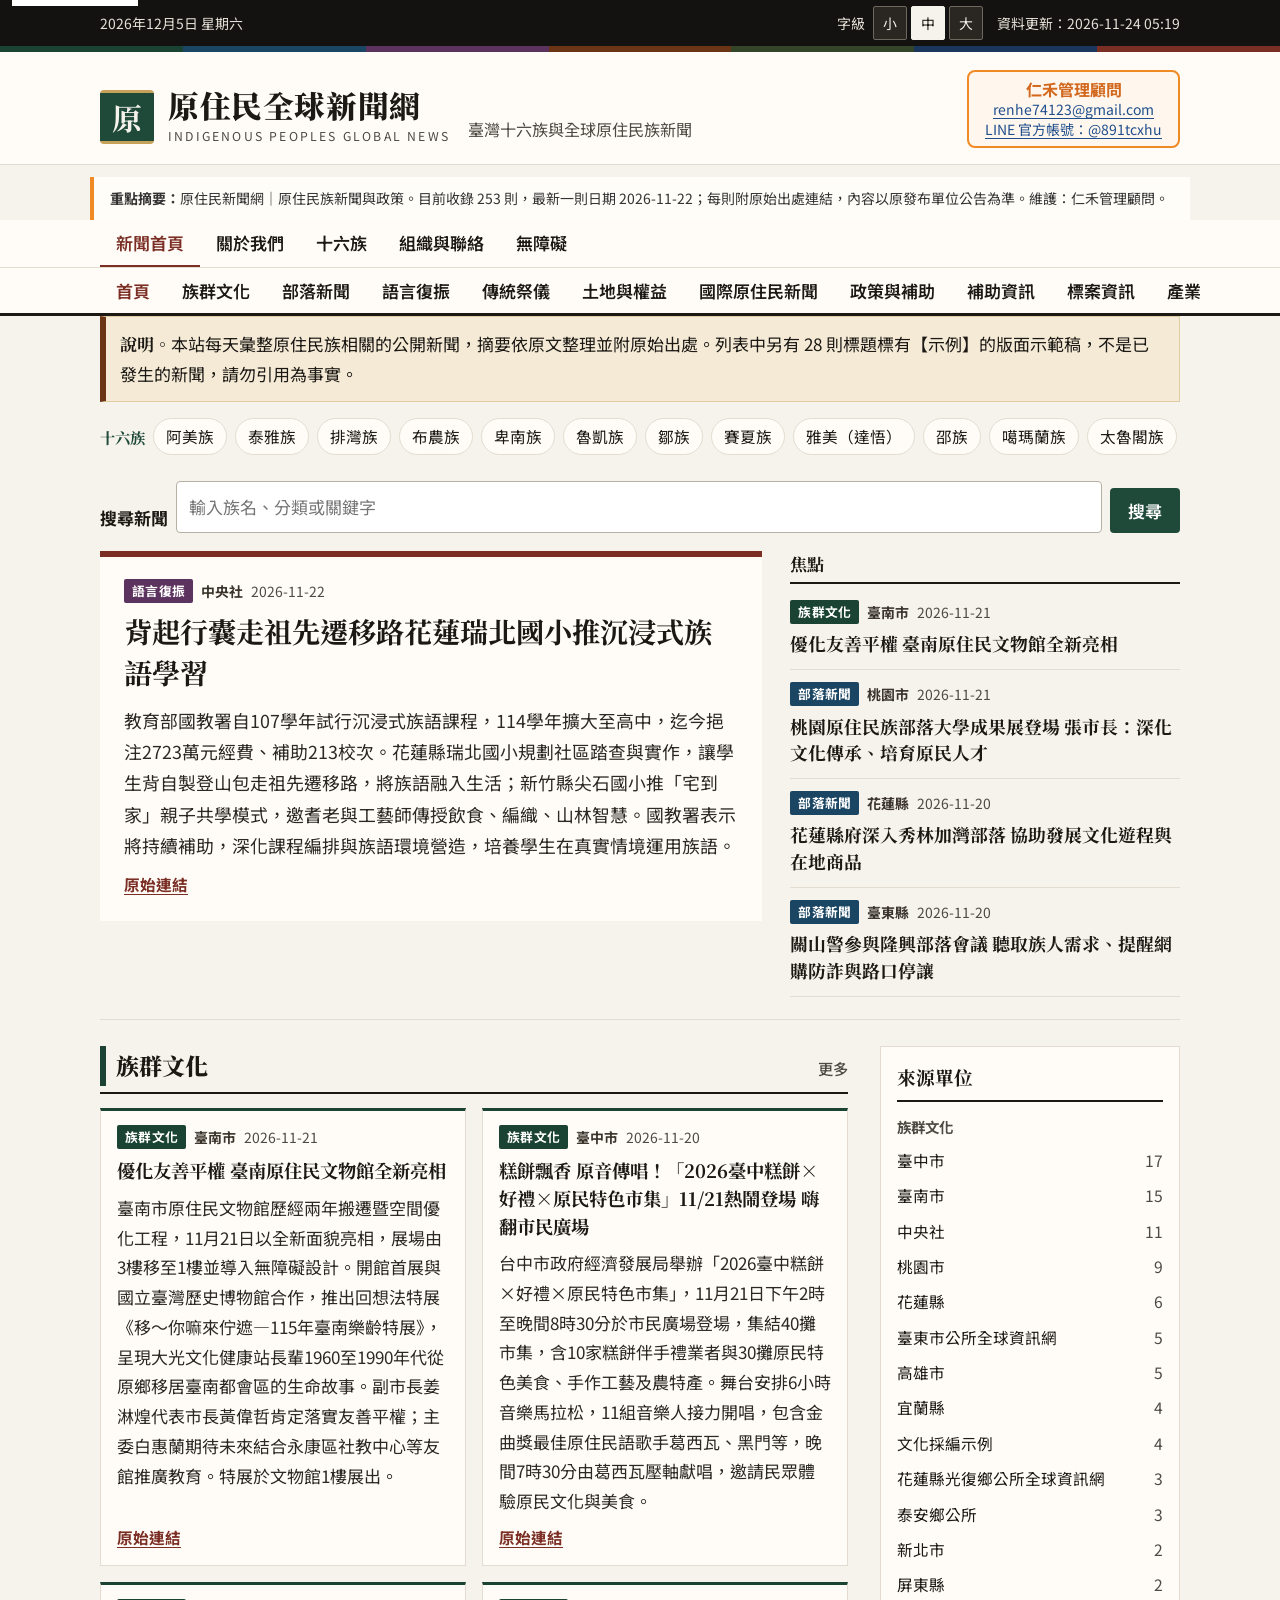
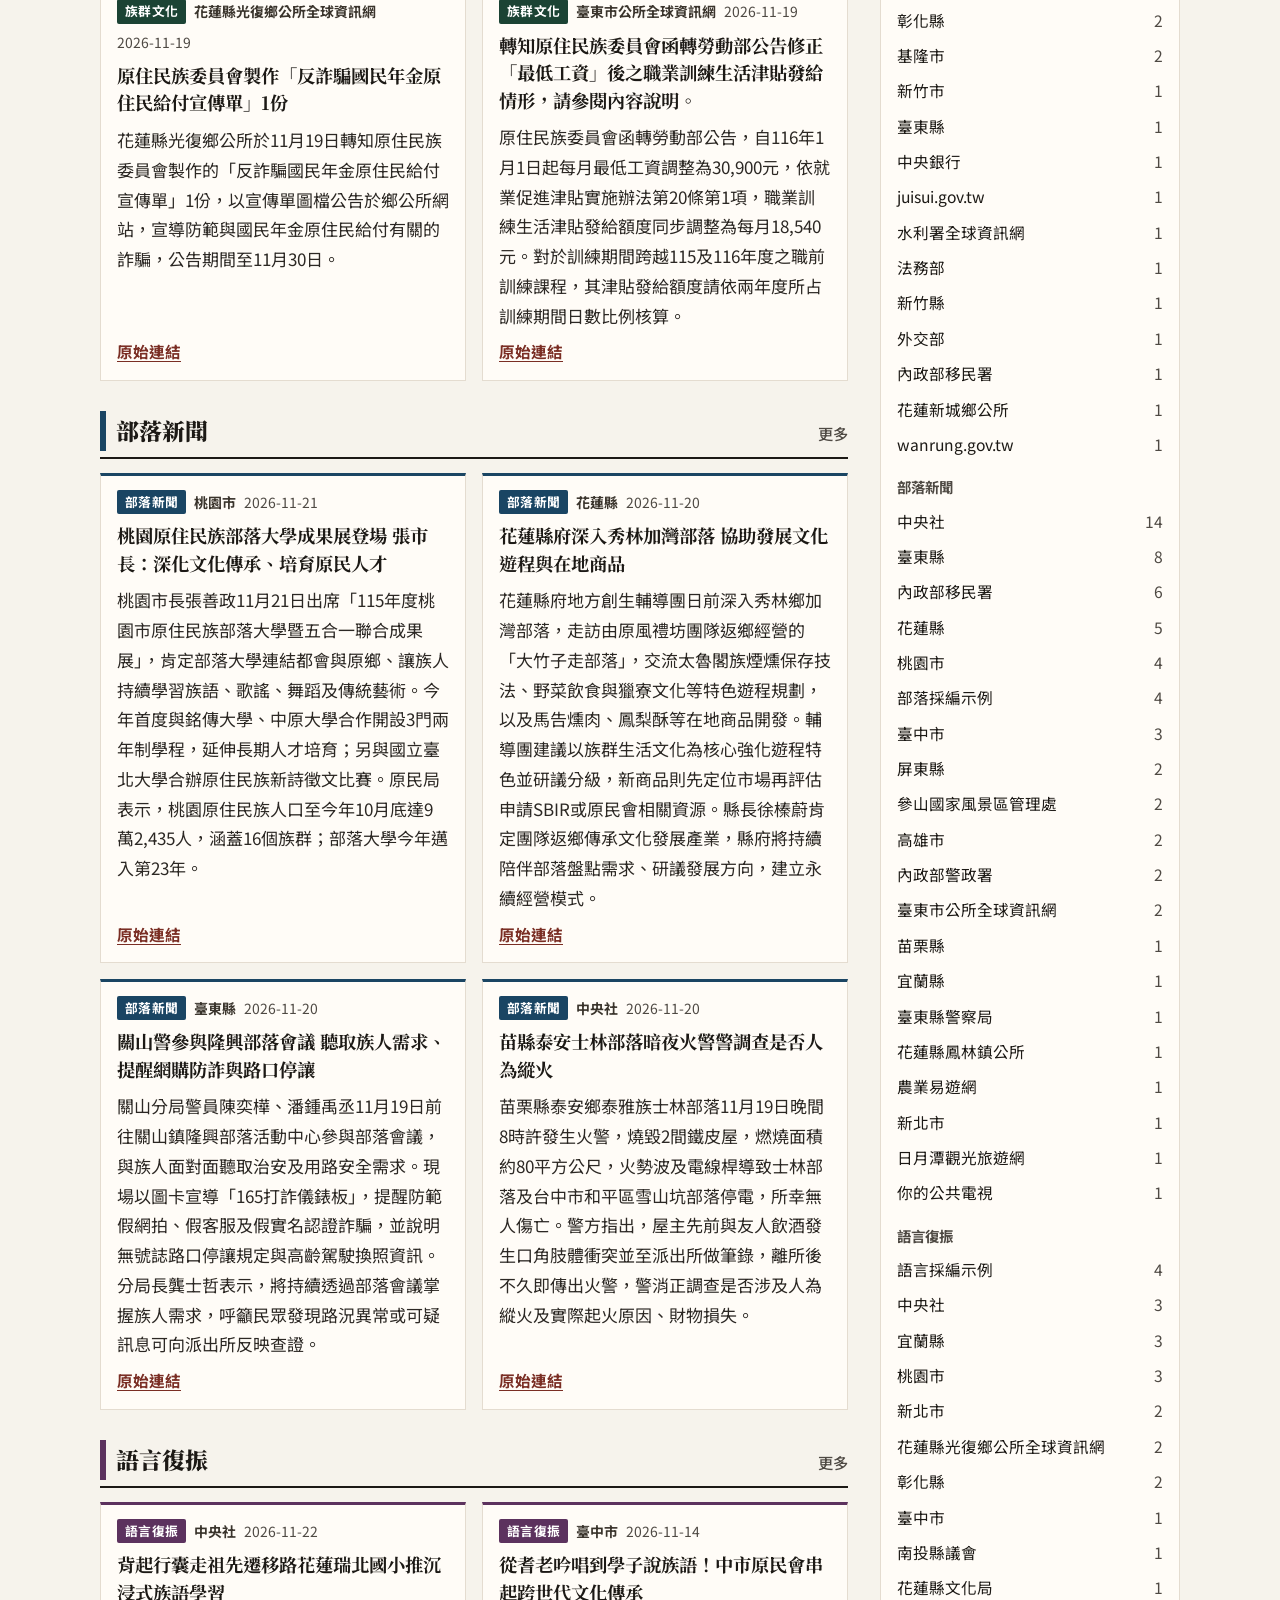
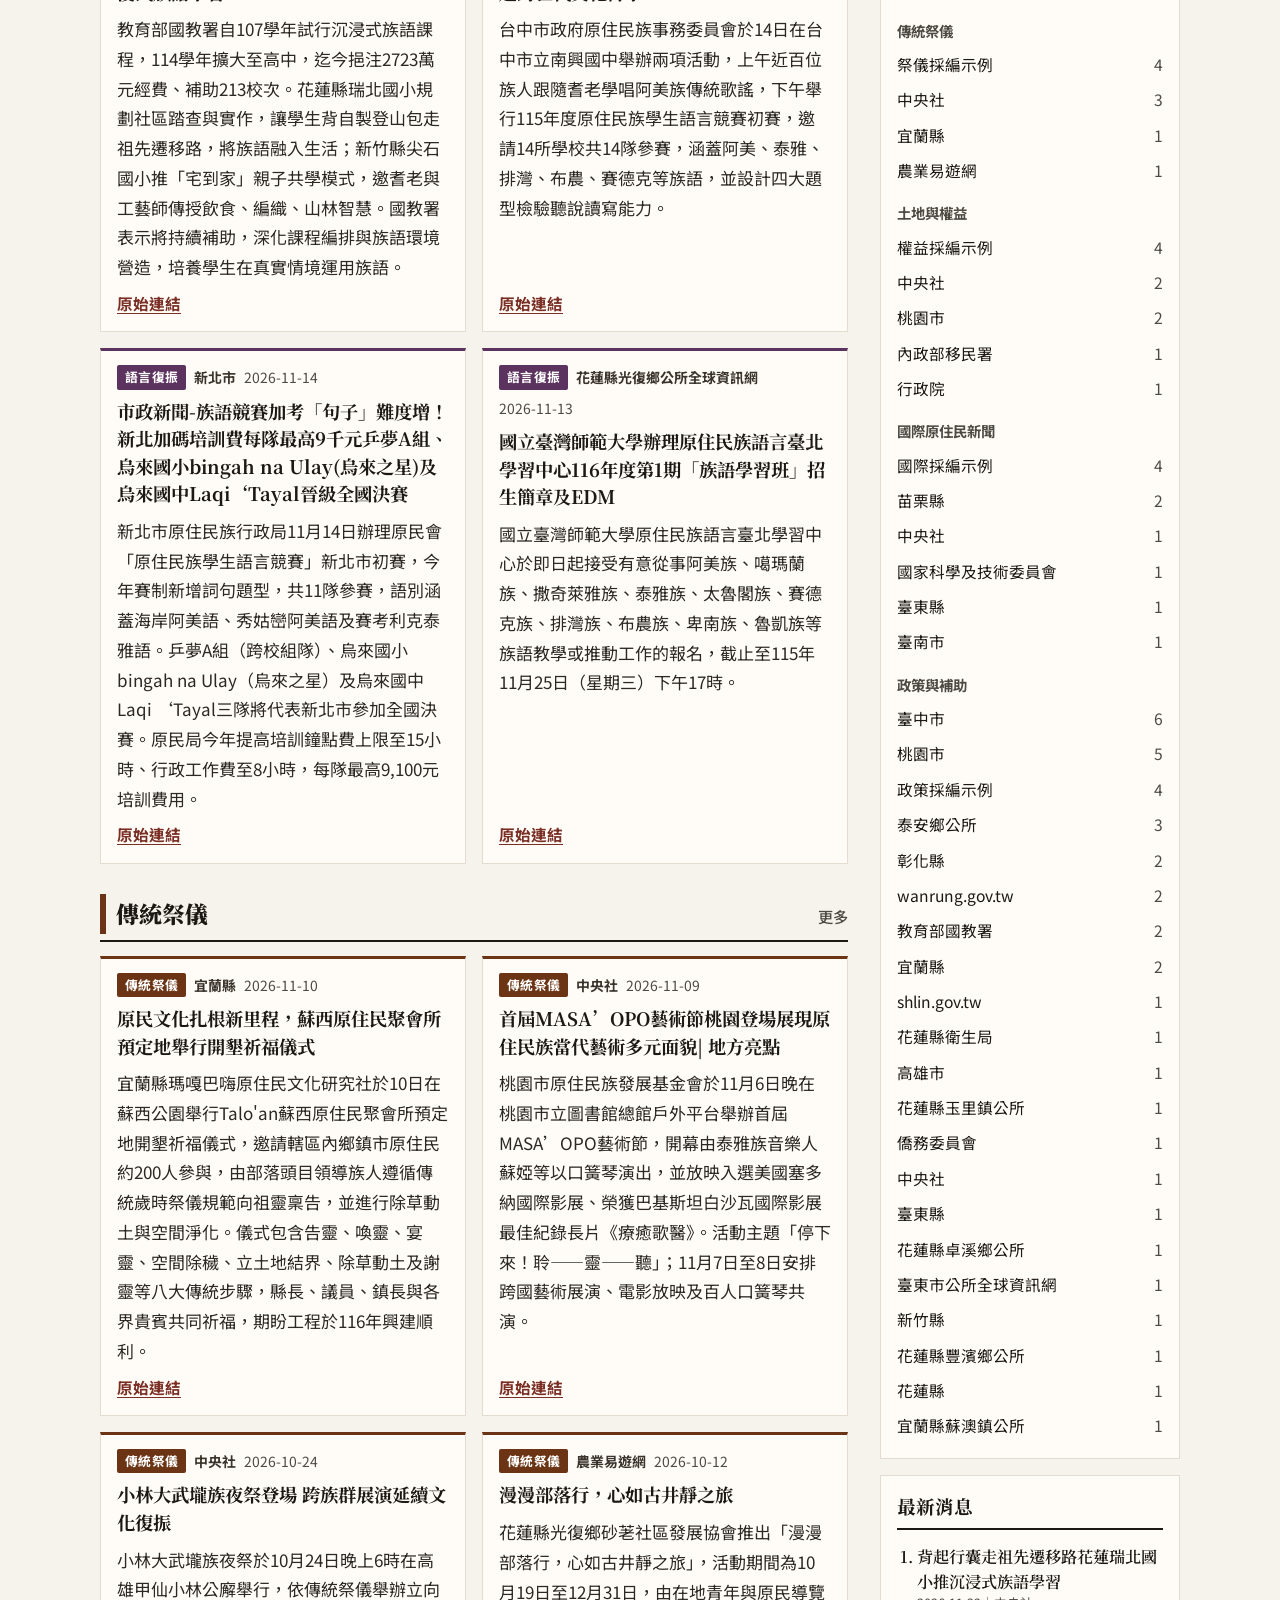
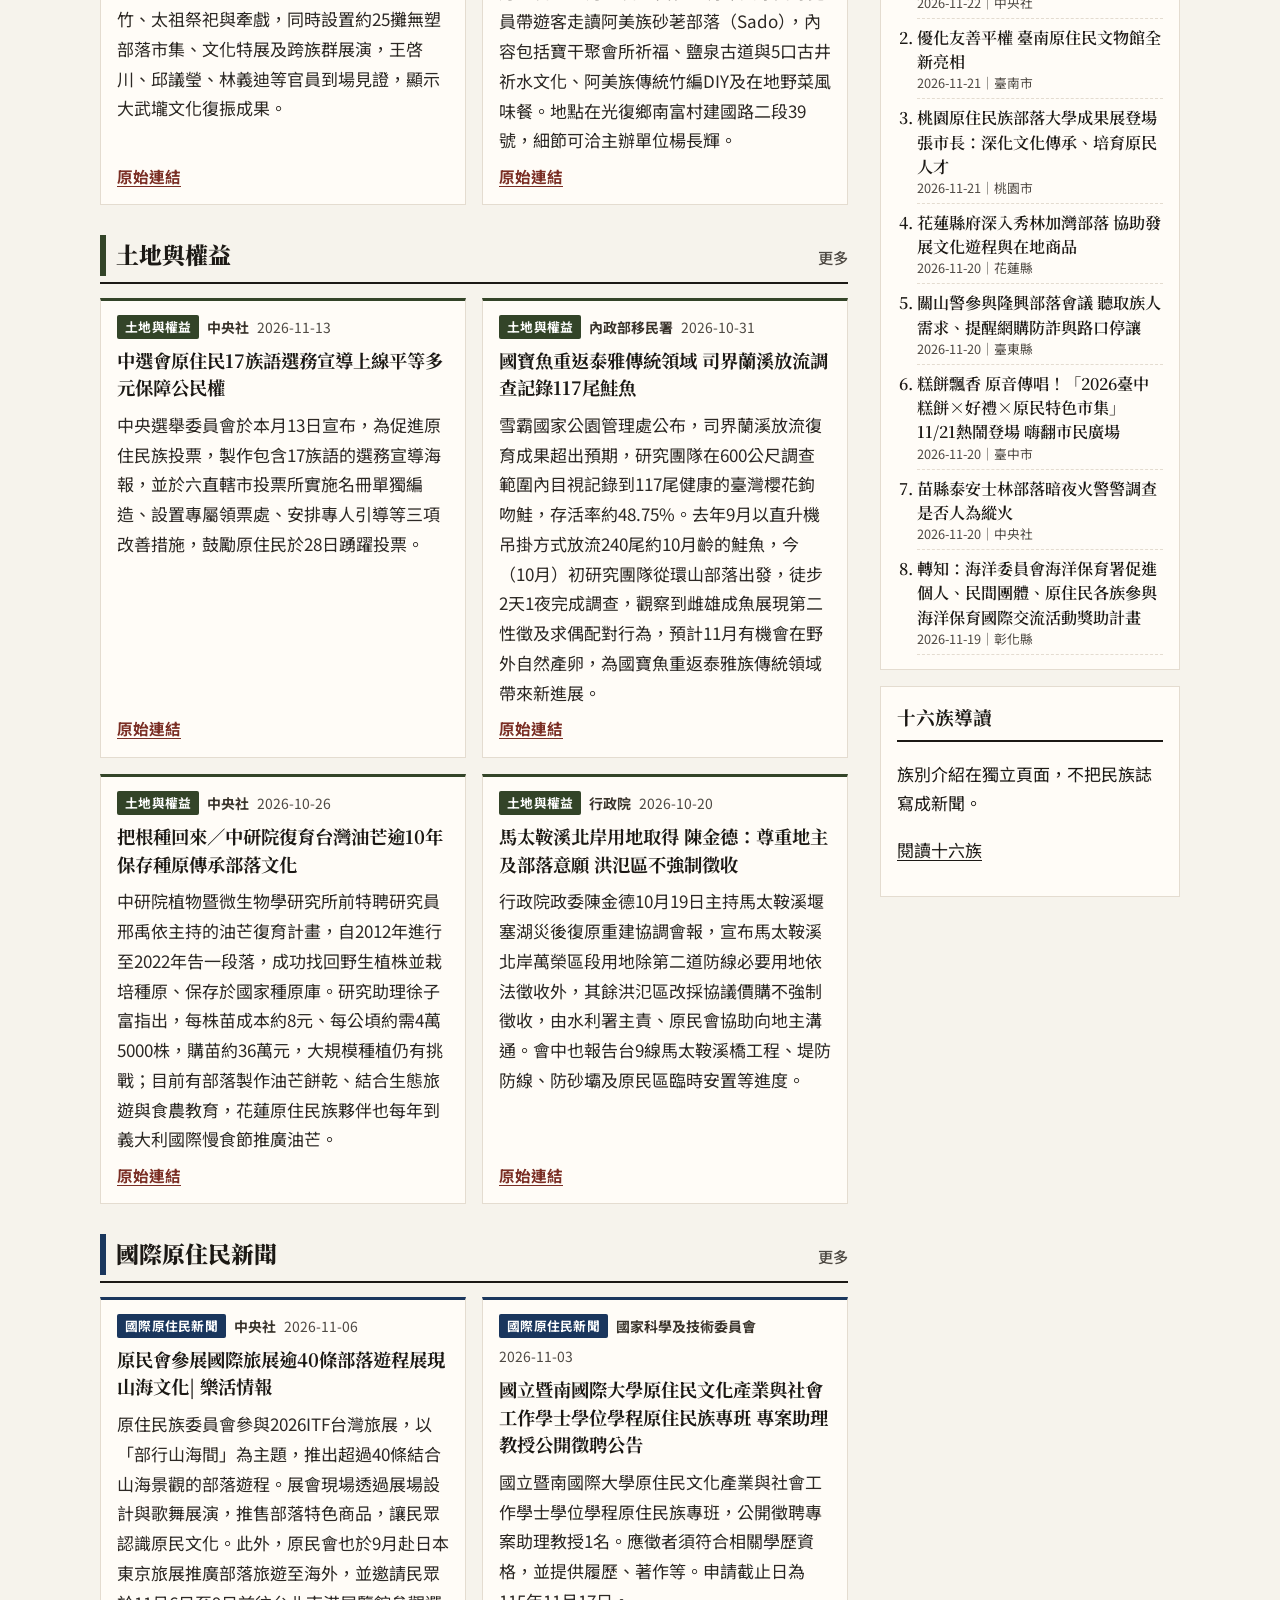
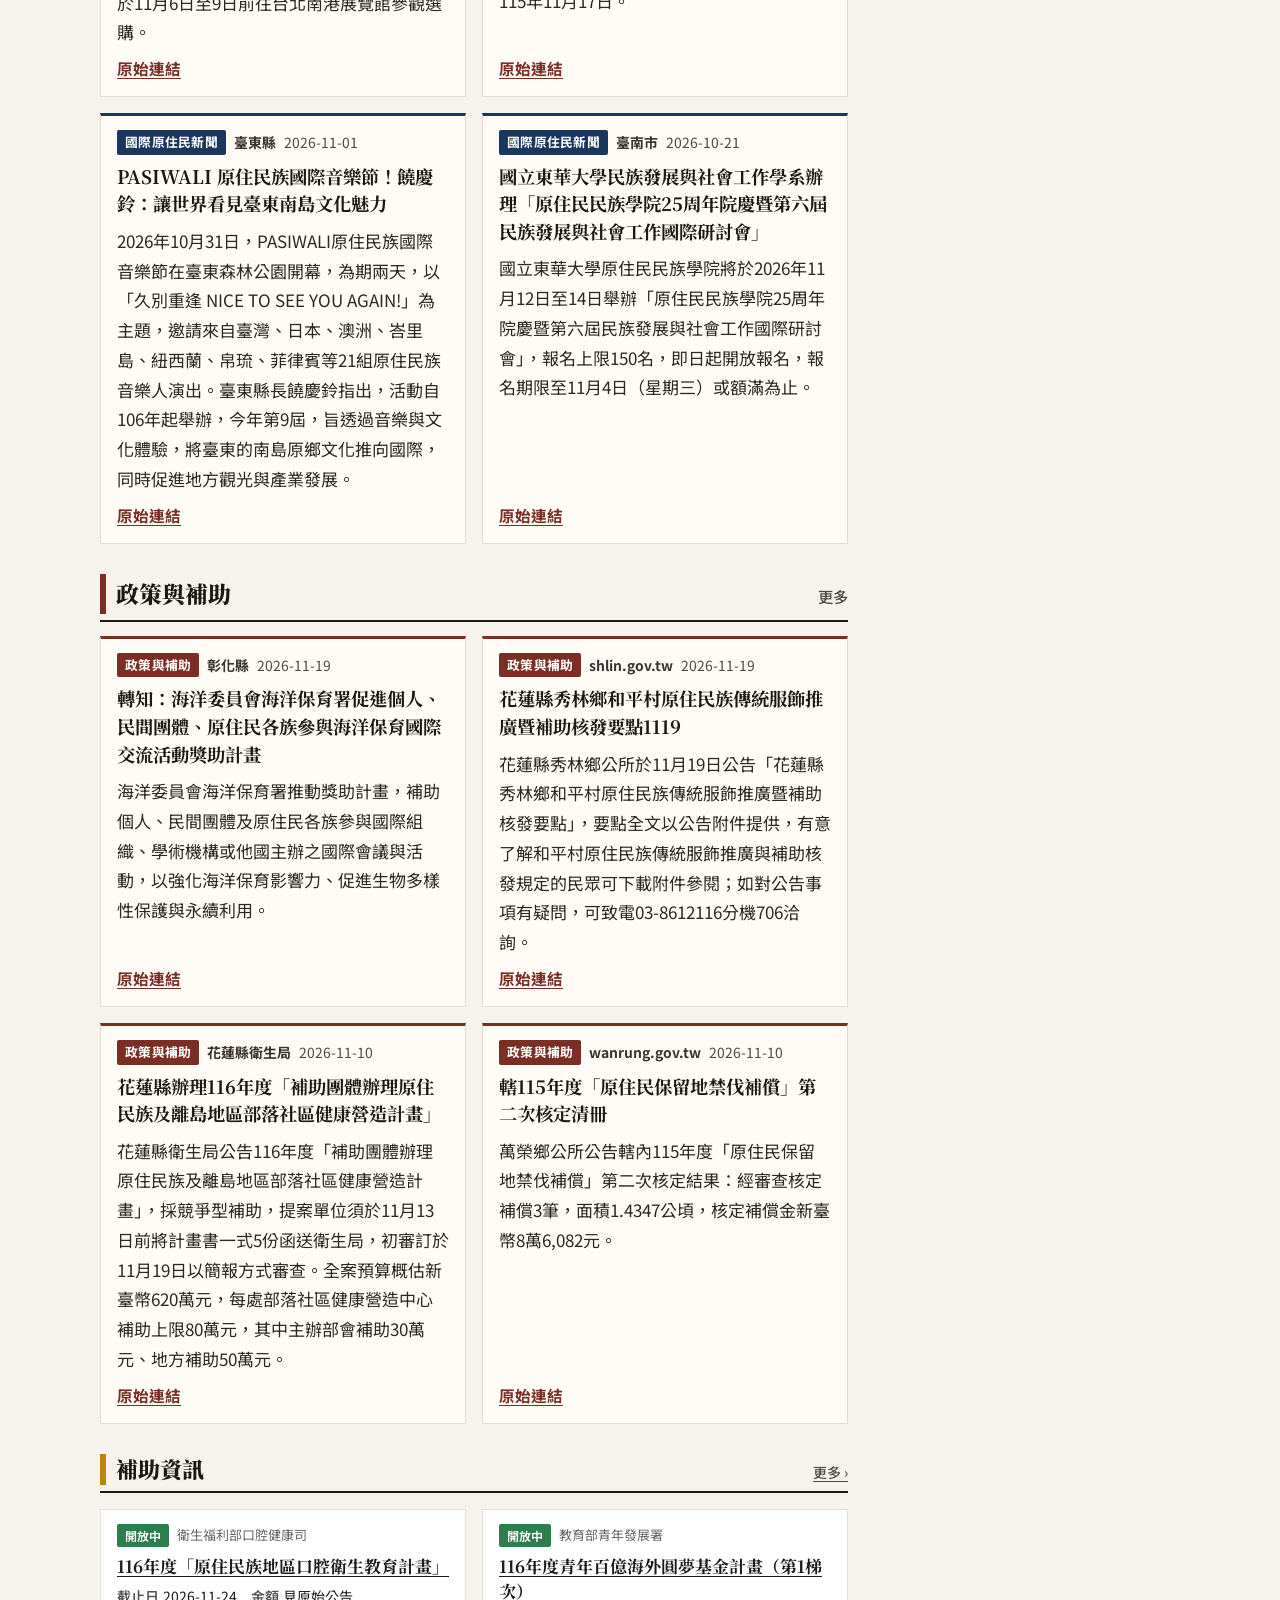
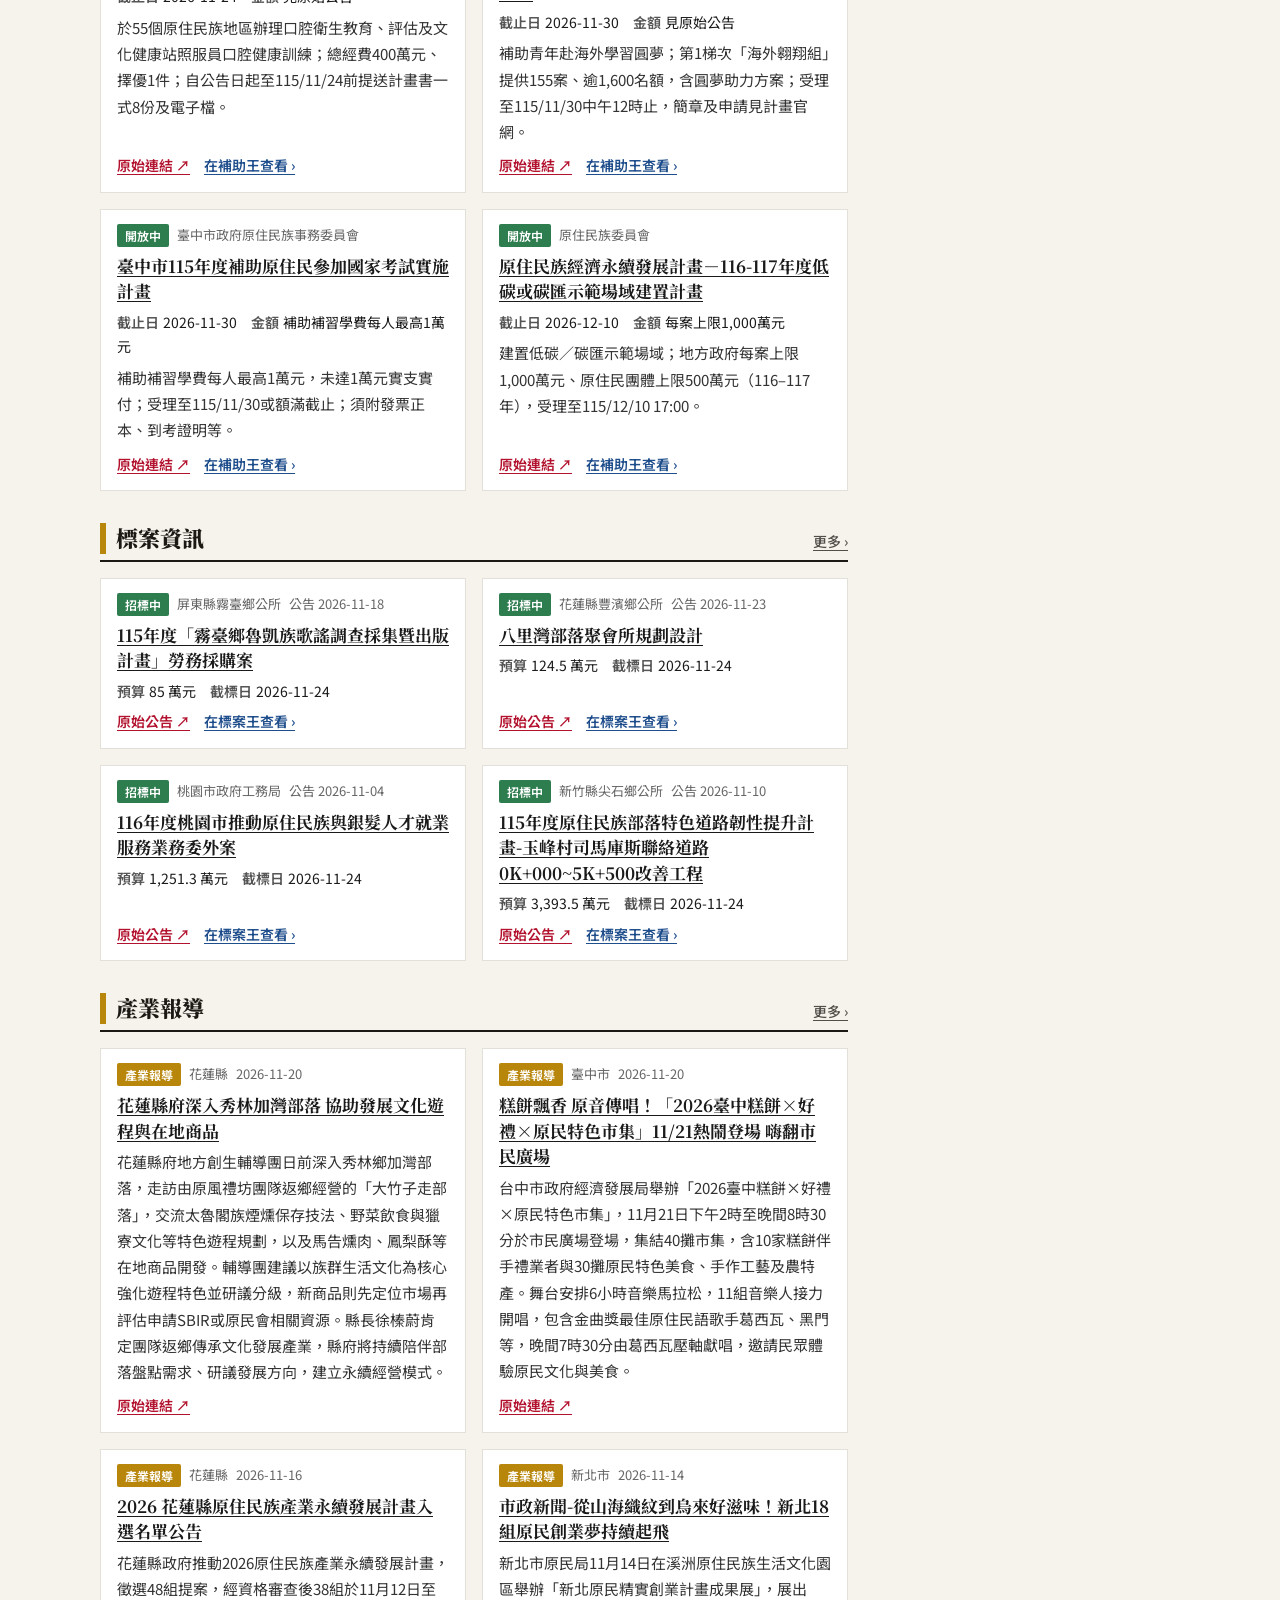
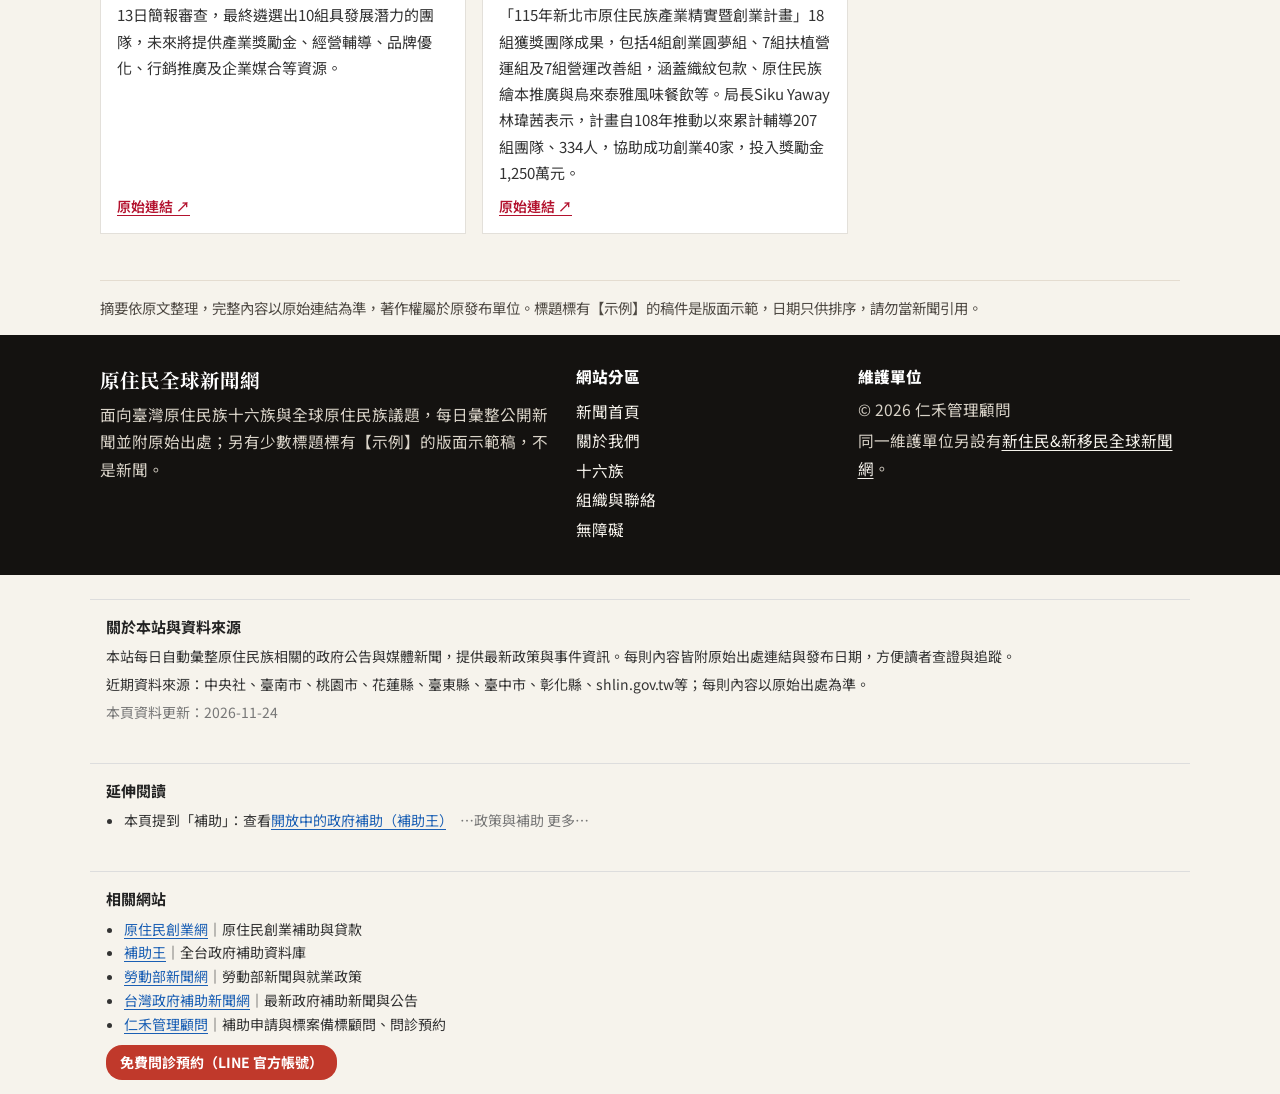
==== index.html @ 2be0f3d6 "新聞更新 2026-11-24 05:20" ====
<!DOCTYPE html>
<html lang="zh-Hant-TW">
<head>
<meta charset="utf-8">
<!-- Google tag (gtag.js) -->
<script async src="https://www.googletagmanager.com/gtag/js?id=G-7374EDFKBH"></script>
<script>window.dataLayer=window.dataLayer||[];function gtag(){dataLayer.push(arguments);}gtag('js',new Date());gtag('config','G-7374EDFKBH');</script>
<meta name="viewport" content="width=device-width, initial-scale=1">
<title>原住民全球新聞網</title>
<meta name="description" content="原住民全球新聞網整理臺灣十六族與全球原住民族議題。每日彙整公開新聞，每則附原始出處。">
<meta name="theme-color" content="#1f4a3a">
<meta property="og:title" content="原住民全球新聞網">
<meta property="og:description" content="臺灣十六族與全球原住民族新聞，每日彙整公開新聞並附原始出處。">
<meta property="og:locale" content="zh_TW">
<meta property="og:type" content="website">
<meta property="og:url" content="https://web3.subsidyking.tw/">
<link rel="canonical" href="https://web3.subsidyking.tw/">
<link rel="icon" href="favicon.svg" type="image/svg+xml">
<link rel="preconnect" href="https://fonts.googleapis.com">
<link rel="preconnect" href="https://fonts.gstatic.com" crossorigin>
<link href="https://fonts.googleapis.com/css2?family=Noto+Sans+TC:wght@400;500;600;700&family=Noto+Serif+TC:wght@600;700;900&display=swap" rel="stylesheet">
<link rel="stylesheet" href="style.css">
<script type="application/ld+json">
{"@context":"https://schema.org","@type":"WebSite","name":"原住民全球新聞網","url":"https://web3.subsidyking.tw/","inLanguage":"zh-Hant-TW","description":"臺灣原住民族與全球原住民族新聞網站，每日彙整公開新聞並附原始出處。"}
</script>
</head>
<body data-page="home">
<a class="skip" href="#content">跳至主要內容</a>
<div class="topbar"><div class="wrap"><span id="today">日期載入中</span><span class="tools"><span class="fs" role="group" aria-label="字級"><span class="fs-label">字級</span><button type="button" data-fs-set="sm" aria-pressed="false">小</button><button type="button" data-fs-set="md" aria-pressed="true">中</button><button type="button" data-fs-set="lg" aria-pressed="false">大</button></span><span id="upd">每日更新</span></span></div></div>
<div class="bands" aria-hidden="true"><i></i><i></i><i></i><i></i><i></i><i></i><i></i></div>
<header class="masthead"><div class="wrap"><div class="rhad"><b>仁禾管理顧問</b><a href="mailto:renhe74123@gmail.com">renhe74123@gmail.com</a><a href="https://line.me/R/ti/p/@891tcxhu" target="_blank" rel="noopener">LINE 官方帳號：@891tcxhu</a></div><a href="index.html" class="brand"><span class="mark" aria-hidden="true">原</span><div><h1 class="brand-h1">原住民全球新聞網</h1><small>INDIGENOUS PEOPLES GLOBAL NEWS</small></div></a><p class="tagline">臺灣十六族與全球原住民族新聞</p></div></header><!--MX:geosum--><section class="geo-sum mx-geosum" aria-label="重點摘要" style="max-width:1100px;margin:12px auto 0;padding:10px 16px;background:#fffdf7;border-left:4px solid #f08a24;font-size:14px;line-height:1.7;color:#333;box-sizing:border-box"><b>重點摘要：</b>原住民新聞網｜原住民族新聞與政策。目前收錄 253 則，最新一則日期 2026-11-22；每則附原始出處連結，內容以原發布單位公告為準。維護：仁禾管理顧問。</section><!--/MX:geosum--><div class="rhm"><b>仁禾管理顧問</b><br><a href="mailto:renhe74123@gmail.com">renhe74123@gmail.com</a><br><a href="https://line.me/R/ti/p/@891tcxhu" target="_blank" rel="noopener">LINE 官方帳號：@891tcxhu</a></div>
<nav class="utilnav" aria-label="網站分區"><div class="wrap">
<a href="index.html" data-nav="home">新聞首頁</a>
<a href="about.html" data-nav="about">關於我們</a>
<a href="nations.html" data-nav="nations">十六族</a>
<a href="organization.html" data-nav="org">組織與聯絡</a>
<a href="accessibility.html" data-nav="a11y">無障礙</a>
</div></nav>
<nav class="catnav" aria-label="新聞分類"><div class="wrap">
<a href="#首頁" data-c="首頁">首頁</a>
<a href="#族群文化" data-c="族群文化">族群文化</a>
<a href="#部落新聞" data-c="部落新聞">部落新聞</a>
<a href="#語言復振" data-c="語言復振">語言復振</a>
<a href="#傳統祭儀" data-c="傳統祭儀">傳統祭儀</a>
<a href="#土地與權益" data-c="土地與權益">土地與權益</a>
<a href="#國際原住民新聞" data-c="國際原住民新聞">國際原住民新聞</a>
<a href="#政策與補助" data-c="政策與補助">政策與補助</a>
</div></nav>
<main id="content" class="wrap">
<h2 class="sr-only">新聞首頁</h2>
<p class="sample-banner" role="note"><strong>說明。</strong>本站每天彙整原住民族相關的公開新聞，摘要依原文整理並附原始出處。列表中另有 <span id="sample-count">28</span> 則標題標有【示例】的版面示範稿，不是已發生的新聞，請勿引用為事實。</p>
<nav class="nationstrip" aria-label="十六族導讀">
<span class="ns-label">十六族</span>
<a href="nations.html#amis">阿美族</a>
<a href="nations.html#atayal">泰雅族</a>
<a href="nations.html#paiwan">排灣族</a>
<a href="nations.html#bunun">布農族</a>
<a href="nations.html#puyuma">卑南族</a>
<a href="nations.html#rukai">魯凱族</a>
<a href="nations.html#tsou">鄒族</a>
<a href="nations.html#saisiyat">賽夏族</a>
<a href="nations.html#yami">雅美（達悟）</a>
<a href="nations.html#thao">邵族</a>
<a href="nations.html#kavalan">噶瑪蘭族</a>
<a href="nations.html#truku">太魯閣族</a>
<a href="nations.html#sakizaya">撒奇萊雅族</a>
<a href="nations.html#seediq">賽德克族</a>
<a href="nations.html#hlaalua">拉阿魯哇族</a>
<a href="nations.html#kanakanavu">卡那卡那富族</a>
</nav>
<form id="searchform" class="search" role="search">
<label for="q">搜尋新聞</label>
<input id="q" name="q" type="search" placeholder="輸入族名、分類或關鍵字" autocomplete="off">
<button type="submit">搜尋</button>
</form>
<p id="result-live" class="sr-only" aria-live="polite"></p>
<noscript><p class="callout">新聞列表需要 JavaScript。您仍可閱讀<a href="about.html">關於我們</a>、<a href="nations.html">十六族</a>、<a href="organization.html">組織與聯絡</a>與<a href="accessibility.html">無障礙</a>。</p></noscript>
<section id="home">
<div class="hero"><div id="lead"></div><div id="subs"></div></div>
<div class="cols"><div class="maincol">
<section class="block" data-cat="族群文化"><h2><span>族群文化</span><a href="#族群文化">更多</a></h2><div class="grid"></div></section>
<section class="block" data-cat="部落新聞"><h2><span>部落新聞</span><a href="#部落新聞">更多</a></h2><div class="grid"></div></section>
<section class="block" data-cat="語言復振"><h2><span>語言復振</span><a href="#語言復振">更多</a></h2><div class="grid"></div></section>
<section class="block" data-cat="傳統祭儀"><h2><span>傳統祭儀</span><a href="#傳統祭儀">更多</a></h2><div class="grid"></div></section>
<section class="block" data-cat="土地與權益"><h2><span>土地與權益</span><a href="#土地與權益">更多</a></h2><div class="grid"></div></section>
<section class="block" data-cat="國際原住民新聞"><h2><span>國際原住民新聞</span><a href="#國際原住民新聞">更多</a></h2><div class="grid"></div></section>
<section class="block" data-cat="政策與補助"><h2><span>政策與補助</span><a href="#政策與補助">更多</a></h2><div class="grid"></div></section>
</div><aside class="side"></aside></div>
</section>
<section id="catview" hidden>
<div class="cols"><div class="maincol">
<h2 class="cattitle" id="ctitle"></h2>
<p class="meta" id="cmeta"></p>
<div class="list" id="clist"></div>
<button type="button" id="more" hidden>載入更多</button>
</div><aside class="side"></aside></div>
</section>
<p class="note">摘要依原文整理，完整內容以原始連結為準，著作權屬於原發布單位。標題標有【示例】的稿件是版面示範，日期只供排序，請勿當新聞引用。</p>
</main>
<footer><div class="wrap footer-grid">
<div><b>原住民全球新聞網</b><p>面向臺灣原住民族十六族與全球原住民族議題，每日彙整公開新聞並附原始出處；另有少數標題標有【示例】的版面示範稿，不是新聞。</p></div>
<nav aria-label="頁尾"><p class="foot-h">網站分區</p><a href="index.html">新聞首頁</a><a href="about.html">關於我們</a><a href="nations.html">十六族</a><a href="organization.html">組織與聯絡</a><a href="accessibility.html">無障礙</a></nav>
<div><p class="foot-h">維護單位</p><p>© 2026 仁禾管理顧問</p><p>同一維護單位另設有<a href="https://web1.subsidyking.tw/" rel="noopener">新住民&amp;新移民全球新聞網</a>。</p></div>
</div></footer>
<script src="data.js"></script>
<script src="common.js"></script>
<script src="extras.js"></script><script src="extras-ui.js"></script><script src="app.js"></script>
<!--MX:about--><section class="mx-box mx-about" id="about-data" aria-label="關於本站與資料來源"><h2>關於本站與資料來源</h2><p style="margin:0">本站每日自動彙整原住民族相關的政府公告與媒體新聞，提供最新政策與事件資訊。每則內容皆附原始出處連結與發布日期，方便讀者查證與追蹤。</p><p style="margin:4px 0 0">近期資料來源：中央社、臺南市、桃園市、花蓮縣、臺東縣、臺中市、彰化縣、shlin.gov.tw等；每則內容以原始出處為準。</p><p style="margin:4px 0 0;color:#777">本頁資料更新：2026-11-24</p></section><!--/MX:about--><!--MX:context--><section class="mx-box mx-context" aria-label="延伸閱讀"><h2>延伸閱讀</h2><ul><li>本頁提到「補助」：查看<a href="https://www.subsidyking.tw/">開放中的政府補助（補助王）</a><span style="color:#777">　…政策與補助 更多…</span></li></ul></section><!--/MX:context--><!--MX:footer--><style>.mx-box{max-width:1100px;margin:24px auto 0;padding:14px 16px;box-sizing:border-box;font-size:14px;line-height:1.7;color:#333;border-top:1px solid #ddd}.mx-box h2{font-size:15px;margin:0 0 6px;color:#222}.mx-box ul{margin:0;padding-left:18px}.mx-box a{color:#1a5fb4}.mx-cta{display:inline-block;margin-top:8px;padding:6px 14px;background:#c0392b;color:#fff!important;border-radius:16px;text-decoration:none;font-weight:bold}.mx-fab{position:fixed;right:14px;bottom:16px;z-index:9990;padding:10px 16px;background:#c0392b;color:#fff!important;border-radius:22px;box-shadow:0 2px 8px rgba(0,0,0,.25);text-decoration:none;font-weight:bold;font-size:15px}@media (max-width:860px){body{padding-bottom:96px}.geo-sum{padding-bottom:20px}.mx-fab{bottom:12px;right:12px}}@media print{.mx-fab{display:none}}</style><aside class="mx-box mx-related" aria-label="相關網站"><h2>相關網站</h2><ul><li><a href="https://web16.subsidyking.tw/">原住民創業網</a>｜原住民創業補助與貸款</li><li><a href="https://www.subsidyking.tw/">補助王</a>｜全台政府補助資料庫</li><li><a href="https://web10.subsidyking.tw/">勞動部新聞網</a>｜勞動部新聞與就業政策</li><li><a href="https://news.subsidyking.tw/">台灣政府補助新聞網</a>｜最新政府補助新聞與公告</li><li><a href="https://web18.subsidyking.tw/?utm_source=web3.subsidyking.tw&utm_medium=matrix">仁禾管理顧問</a>｜補助申請與標案備標顧問、問診預約</li></ul><a class="mx-cta" href="https://line.me/R/ti/p/@891tcxhu" target="_blank" rel="noopener" onclick="if(window.gtag)gtag('event','click_consult',{site:'web3.subsidyking.tw'})">免費問診預約（LINE 官方帳號）</a></aside><!--/MX:footer-->
</body>
</html>
---- style.css ----
:root{
  --ink:#1c1915; --mute:#4e4943; --line:#e4dcd0; --bg:#f6f3ec; --paper:#fffcf7;
  --brand:#1f4a3a; --brand-2:#7a2e24; --gold:#8a6a2f;
  --c1:#1b4334; --c2:#1a4563; --c3:#5c325e; --c4:#6b3414; --c5:#334428; --c6:#1a365d; --c7:#7a2e24;
  --serif:"Noto Serif TC","Source Han Serif TC","PMingLiU",serif;
  --sans:"Noto Sans TC","PingFang TC","Microsoft JhengHei",system-ui,sans-serif;
  --sticky:52px;
}
*{box-sizing:border-box}
html{scroll-behavior:smooth}
html{font-size:17px}
html[data-fs="sm"]{font-size:15px}
html[data-fs="md"]{font-size:17px}
html[data-fs="lg"]{font-size:19px}
body{margin:0;background:var(--bg);color:var(--ink);font-family:var(--sans);font-size:1rem;line-height:1.75;font-weight:400}
a{color:inherit;text-decoration-thickness:1px;text-underline-offset:3px}
a:hover{color:var(--brand-2)}
:focus-visible{outline:3px solid var(--brand);outline-offset:2px}
.skip{position:absolute;left:12px;top:-40px;background:#fff;color:var(--ink);padding:8px 12px;z-index:20}
.skip:focus{top:8px}
.wrap{max-width:1120px;margin:0 auto;padding:0 20px}
.sr-only{position:absolute;width:1px;height:1px;padding:0;margin:-1px;overflow:hidden;clip:rect(0,0,0,0);white-space:nowrap;border:0}
[hidden]{display:none !important}

.topbar{background:#141210;color:#e6e1d8;font-size:.82rem}
.topbar .wrap{display:flex;justify-content:space-between;gap:8px 16px;flex-wrap:wrap;align-items:center;padding-top:6px;padding-bottom:6px}
.tools{display:flex;align-items:center;gap:14px;flex-wrap:wrap}
.fs{display:inline-flex;align-items:center;gap:4px}
.fs-label{margin-right:4px}
.fs button{background:#2a2622;color:#f6f3ec;border:1px solid #6d675e;min-width:2rem;min-height:2rem;border-radius:2px;cursor:pointer;font:inherit}
.fs button[aria-pressed="true"]{background:#f6f3ec;color:#1c1915;border-color:#f6f3ec}

.bands{display:flex;height:6px}
.bands i{flex:1;display:block}
.bands i:nth-child(1){background:var(--c1)}
.bands i:nth-child(2){background:var(--c2)}
.bands i:nth-child(3){background:var(--c3)}
.bands i:nth-child(4){background:var(--c4)}
.bands i:nth-child(5){background:var(--c5)}
.bands i:nth-child(6){background:var(--c6)}
.bands i:nth-child(7){background:var(--c7)}

.masthead{background:var(--paper);border-bottom:1px solid var(--line)}
.masthead .wrap{display:flex;justify-content:space-between;align-items:flex-end;gap:18px;padding-top:18px;padding-bottom:16px}
.brand{display:flex;align-items:center;gap:14px;text-decoration:none}
.brand:hover{color:inherit}
.mark{background:linear-gradient(#c6a15a,#c6a15a) 0 0/100% 3px no-repeat,linear-gradient(#c6a15a,#c6a15a) 0 100%/100% 3px no-repeat,#1f4a3a;color:#f6f3ec;font:700 30px/1 var(--serif);width:54px;height:54px;display:grid;place-items:center;border-radius:4px;flex:none}
.brand b,.brand .brand-h1{display:block;margin:0;font:900 clamp(1.35rem,2.4vw,2rem)/1.25 var(--serif);letter-spacing:.02em}
.brand small{display:block;color:var(--mute);letter-spacing:.18em;font-size:.72rem;margin-top:2px}
.tagline{margin:0 0 4px;color:var(--mute);font-size:.95rem;text-align:right}

.utilnav,.catnav{background:var(--paper)}
.utilnav{border-bottom:1px solid var(--line)}
.catnav{border-bottom:3px solid var(--ink);position:sticky;top:0;z-index:5}
.utilnav .wrap,.catnav .wrap{display:flex;overflow-x:auto;gap:0}
.utilnav a,.catnav a{display:inline-flex;align-items:center;min-height:48px;padding:0 16px;text-decoration:none;white-space:nowrap;border-bottom:3px solid transparent;margin-bottom:-1px;font-weight:600}
.catnav a{margin-bottom:-3px}
.utilnav a[aria-current="page"],.catnav a.on,.utilnav a:hover,.catnav a:hover{color:var(--brand-2);border-bottom-color:var(--brand-2)}

main{padding:22px 0 36px}
.sample-banner{background:#f4ead6;border:1px solid #e0cba3;border-left:6px solid var(--c4);padding:12px 14px;margin:0 0 16px}
.sample-banner strong{font-family:var(--serif)}
.nationstrip{display:flex;gap:8px;align-items:center;overflow-x:auto;padding-bottom:8px;margin:0 0 18px}
.ns-label{flex:none;font:700 .9rem var(--serif);color:var(--brand)}
.nationstrip a{flex:none;text-decoration:none;background:var(--paper);border:1px solid var(--line);border-radius:999px;padding:4px 12px;font-size:.92rem}
.nationstrip a:hover{border-color:var(--brand);color:var(--brand)}

.search{display:flex;gap:8px;align-items:end;margin:0 0 18px;flex-wrap:wrap}
.search label{font-weight:700}
.search input{flex:1;min-width:12rem;font:inherit;padding:10px 12px;border:1px solid #b7b0a4;border-radius:4px;background:#fff}
.search button,.primary{background:var(--brand);color:#fff;border:0;border-radius:4px;padding:10px 18px;min-height:44px;font:600 1rem var(--sans);cursor:pointer}
.search button:hover,.primary:hover{background:#16382c;color:#fff}

.hero{display:grid;grid-template-columns:minmax(0,1.7fr) minmax(240px,1fr);gap:28px;padding-bottom:22px;border-bottom:1px solid var(--line);margin-bottom:26px}
.lead{background:var(--paper);border-top:6px solid var(--brand-2);padding:22px 24px}
.lead h2,.card h3,.subh h3{font-family:var(--serif);font-weight:700}
.lead h2{font-size:clamp(1.45rem,2.2vw,1.9rem);line-height:1.45;margin:8px 0 12px}
.lead h2 a,.card h3 a,.subh h3 a{text-decoration:none}
.lead h2 a:hover,.card h3 a:hover,.subh h3 a:hover{text-decoration:underline}
.lead .sum{font-size:1.05rem}
.kicker{font:700 1rem var(--serif);border-bottom:2px solid var(--ink);margin:0 0 4px;padding-bottom:6px}
.subh{padding:12px 0;border-bottom:1px solid var(--line)}
.subh h3{font-size:1.05rem;line-height:1.5;margin:6px 0 0}

.cols{display:grid;grid-template-columns:minmax(0,1fr) 300px;gap:32px}
.block{margin-bottom:30px}
.block h2,.cattitle,.prose h2,.box h2{font-family:var(--serif)}
.block h2,.cattitle{display:flex;justify-content:space-between;align-items:baseline;gap:12px;font-weight:900;font-size:1.35rem;border-bottom:2px solid var(--ink);padding-bottom:6px;margin:0 0 14px}
.block h2 span{border-left:6px solid var(--brand-2);padding-left:10px}
.block h2 a{font:500 .9rem var(--sans);color:var(--mute);text-decoration:none;white-space:nowrap}
.card[data-cat]{border-top:3px solid var(--line)}
.block[data-cat="族群文化"] h2 span{border-left-color:var(--c1)} .card[data-cat="族群文化"]{border-top-color:var(--c1)}
.block[data-cat="部落新聞"] h2 span{border-left-color:var(--c2)} .card[data-cat="部落新聞"]{border-top-color:var(--c2)}
.block[data-cat="語言復振"] h2 span{border-left-color:var(--c3)} .card[data-cat="語言復振"]{border-top-color:var(--c3)}
.block[data-cat="傳統祭儀"] h2 span{border-left-color:var(--c4)} .card[data-cat="傳統祭儀"]{border-top-color:var(--c4)}
.block[data-cat="土地與權益"] h2 span{border-left-color:var(--c5)} .card[data-cat="土地與權益"]{border-top-color:var(--c5)}
.block[data-cat="國際原住民新聞"] h2 span{border-left-color:var(--c6)} .card[data-cat="國際原住民新聞"]{border-top-color:var(--c6)}
.block[data-cat="政策與補助"] h2 span{border-left-color:var(--c7)} .card[data-cat="政策與補助"]{border-top-color:var(--c7)}
.grid{display:grid;grid-template-columns:repeat(2,minmax(0,1fr));gap:16px}
.card{background:var(--paper);border:1px solid var(--line);padding:14px 16px;display:flex;flex-direction:column;min-width:0}
.card h3{font-size:1.08rem;line-height:1.5;margin:8px 0}
.card.row{margin-bottom:12px}
.sum{margin:0 0 8px;color:#2c2824}
.meta{font-size:.82rem;color:var(--mute);display:flex;flex-wrap:wrap;gap:6px 8px;align-items:center}
.tag,.badge{color:#fff;padding:1px 8px;border-radius:2px;font-weight:700;font-size:.75rem;letter-spacing:.02em}
.badge{background:#6b3414}
.t-族群文化{background:var(--c1)}.t-部落新聞{background:var(--c2)}.t-語言復振{background:var(--c3)}
.t-傳統祭儀{background:var(--c4)}.t-土地與權益{background:var(--c5)}.t-國際原住民新聞{background:var(--c6)}.t-政策與補助{background:var(--c7)}
.unit{font-weight:700;color:#3a342c}
.nation{font-weight:700;color:var(--brand);text-decoration:none}
.src{margin-top:auto;font-size:.92rem;color:var(--brand-2);font-weight:700}
.src.muted{color:var(--mute);font-weight:500}
.tog{display:none;background:none;border:0;color:var(--c2);padding:0 0 6px;cursor:pointer;font:inherit;text-align:left;text-decoration:underline}
.box{background:var(--paper);border:1px solid var(--line);padding:14px 16px;margin-bottom:16px}
.box h2{font-size:1.1rem;margin:0 0 8px;border-bottom:2px solid var(--ink);padding-bottom:6px}
.grp{font-weight:700;font-size:.85rem;margin:12px 0 4px;color:var(--mute)}
.units,.plain{list-style:none;padding:0;margin:0}
.units a,.plain a{display:flex;justify-content:space-between;gap:8px;font-size:.92rem;padding:4px 0;text-decoration:none}
.units a.on{color:var(--brand-2);font-weight:800}
.units em{font-style:normal;color:var(--mute)}
.latest{padding-left:1.2rem;margin:0}
.latest li{padding:6px 0;border-bottom:1px dashed var(--line);font:600 .95rem/1.5 var(--serif)}
.latest a{text-decoration:none}
.latest a:hover{text-decoration:underline}
.latest time{display:block;font:400 .75rem var(--sans);color:var(--mute)}
#more{display:block;margin:8px auto 20px;padding:10px 28px;min-height:44px;border:1px solid var(--ink);background:#fff;cursor:pointer;font:inherit}
#more:hover{border-color:var(--brand-2);color:var(--brand-2)}
.note{font-size:.85rem;color:var(--mute);border-top:1px solid var(--line);padding-top:14px}
.empty{background:var(--paper);border:1px dashed var(--line);padding:16px}
.callout{background:var(--paper);border:1px solid var(--line);border-left:6px solid var(--brand);padding:12px 14px}
.callout.error{border-left-color:#7a1f16;color:#5c1812}
.callout.ok{border-left-color:var(--brand);background:#e7f2ea}

footer{background:#141210;color:#d9d3c8;padding:28px 0 32px;font-size:.92rem}
footer a{color:#f6f3ec}
.footer-grid{display:grid;grid-template-columns:1.4fr .8fr 1fr;gap:24px}
footer b{color:#fff;font-family:var(--serif);font-size:1.15rem}
.foot-h{font-weight:800;color:#fff;margin:0 0 6px}
footer p{margin:4px 0}
footer nav{display:flex;flex-direction:column;align-items:flex-start;gap:2px}
footer nav a{text-decoration:none}
footer nav a:hover{text-decoration:underline}

.crumb{font-size:.9rem;color:var(--mute);margin:0 0 10px}
.crumb a{color:var(--brand)}
main.prose{max-width:860px}
main.prose.wide{max-width:1120px}
.prose h1{font:900 clamp(1.8rem,3vw,2.4rem)/1.3 var(--serif);margin:0 0 8px}
.prose h2{font-weight:900;font-size:1.35rem;margin:1.6rem 0 .4rem;border-bottom:1px solid var(--line);padding-bottom:4px}
.prose h3{font-family:var(--serif);font-size:1.1rem;margin:1.1rem 0 .3rem}
.lede{font-size:1.08rem;margin-top:0}
.prose a{color:var(--brand)}
.prose ul,.prose ol{padding-left:1.2rem}
.toc{background:var(--paper);border:1px solid var(--line);padding:12px 16px 12px 32px}
table{width:100%;border-collapse:collapse;background:var(--paper);font-size:.95rem}
th,td{border:1px solid var(--line);padding:10px 12px;text-align:left;vertical-align:top}
th{background:#f3efe6;font-family:var(--serif)}
caption{text-align:left;font-weight:700;margin-bottom:6px}

.region{margin:0 0 22px}
.nation-grid{display:grid;grid-template-columns:1fr 1fr;gap:14px}
.nation-card{background:var(--paper);border:1px solid var(--line);border-top:4px solid var(--brand);padding:14px 16px;scroll-margin-top:calc(var(--sticky) + 12px)}
.nation-card h3{font-family:var(--serif);margin:0 0 6px;font-size:1.25rem}
.nation-card h3 small{display:block;font:500 .8rem var(--sans);color:var(--mute);letter-spacing:.04em}
.nation-card p{margin:.4rem 0}
.rel{font-size:.92rem}

label.field{display:block;font-weight:700;margin:14px 0 4px}
input,textarea,select{width:100%;font:inherit;padding:10px 12px;border:1px solid #b7b0a4;border-radius:4px;background:#fff;color:inherit}
textarea{min-height:140px;resize:vertical}
.check{display:flex;gap:8px;align-items:flex-start;margin:14px 0;font-weight:600}
.check input{width:auto;margin-top:6px}
.req{color:var(--brand-2);font-weight:700}
.form-actions{display:flex;gap:12px;align-items:center;flex-wrap:wrap;margin-top:8px}
#form-status{white-space:pre-line}
#form-status:focus{outline:3px solid var(--brand)}

.article-body{background:var(--paper);border:1px solid var(--line);padding:8px 22px 18px}
.article-body h2{font:900 clamp(1.5rem,2.5vw,2rem)/1.4 var(--serif);margin:10px 0 12px}

@media(max-width:900px){
  .hero,.cols,.footer-grid,.nation-grid{grid-template-columns:1fr}
  .tagline{text-align:left}
  .masthead .wrap{flex-direction:column;align-items:flex-start}
}
@media(max-width:640px){
  .wrap{padding:0 14px}
  .mark{width:44px;height:44px;font-size:24px}
  .grid{grid-template-columns:1fr}
  .lead{padding:16px}
  .brand small{letter-spacing:.06em}
  .sum{display:-webkit-box;-webkit-line-clamp:3;-webkit-box-orient:vertical;overflow:hidden}
  .sum.open{display:block;-webkit-line-clamp:unset}
  .tog{display:inline}
  .topbar #upd{display:none}
}
.tog[hidden]{display:none !important}
@media(prefers-reduced-motion:reduce){
  html{scroll-behavior:auto}
  *{transition:none !important;animation:none !important}
}
@media print{
  .topbar,.utilnav,.catnav,.search,.tog,#more,.nationstrip,footer .tools{display:none !important}
  body{background:#fff}
  a{text-decoration:underline}
}
/* 仁禾廣告：PC 右上、手機標題下方 */
.rhad{float:right;order:9;margin-left:auto;display:flex;flex-direction:column;align-items:center;background:#fff7ee;border:2px solid #f08a24;border-radius:8px;padding:6px 16px;font-size:14px;line-height:1.4;text-align:center}
.rhad b{color:#d2691e;font-size:16px}.rhad a,.rhm a{color:#1f4e8c}
.rhm{display:none}
@media(max-width:900px){.rhad{display:none}.rhm{display:block;background:#fff7ee;border:2px solid #f08a24;border-radius:8px;margin:12px auto 0;padding:8px 12px;text-align:center;font-size:14px;line-height:1.6;max-width:calc(100% - 28px)}.rhm b{color:#d2691e;font-size:18px}}
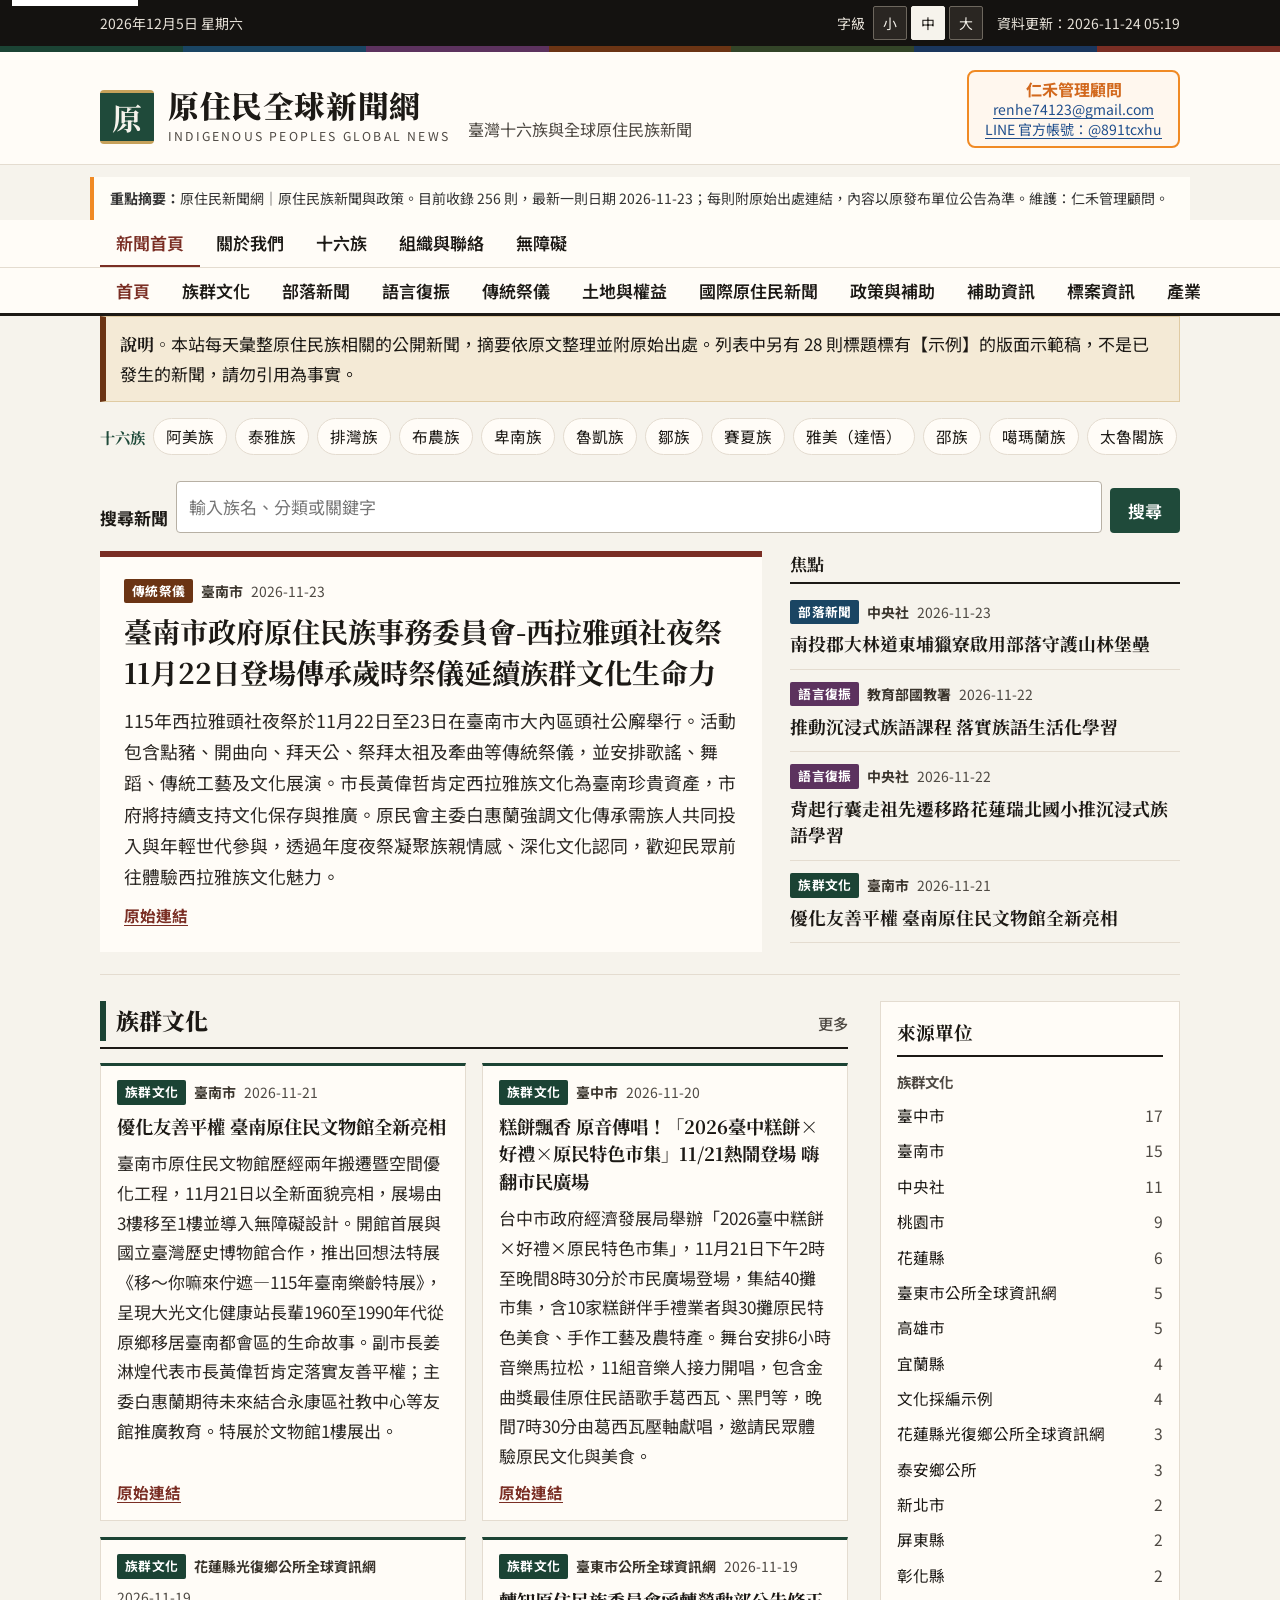
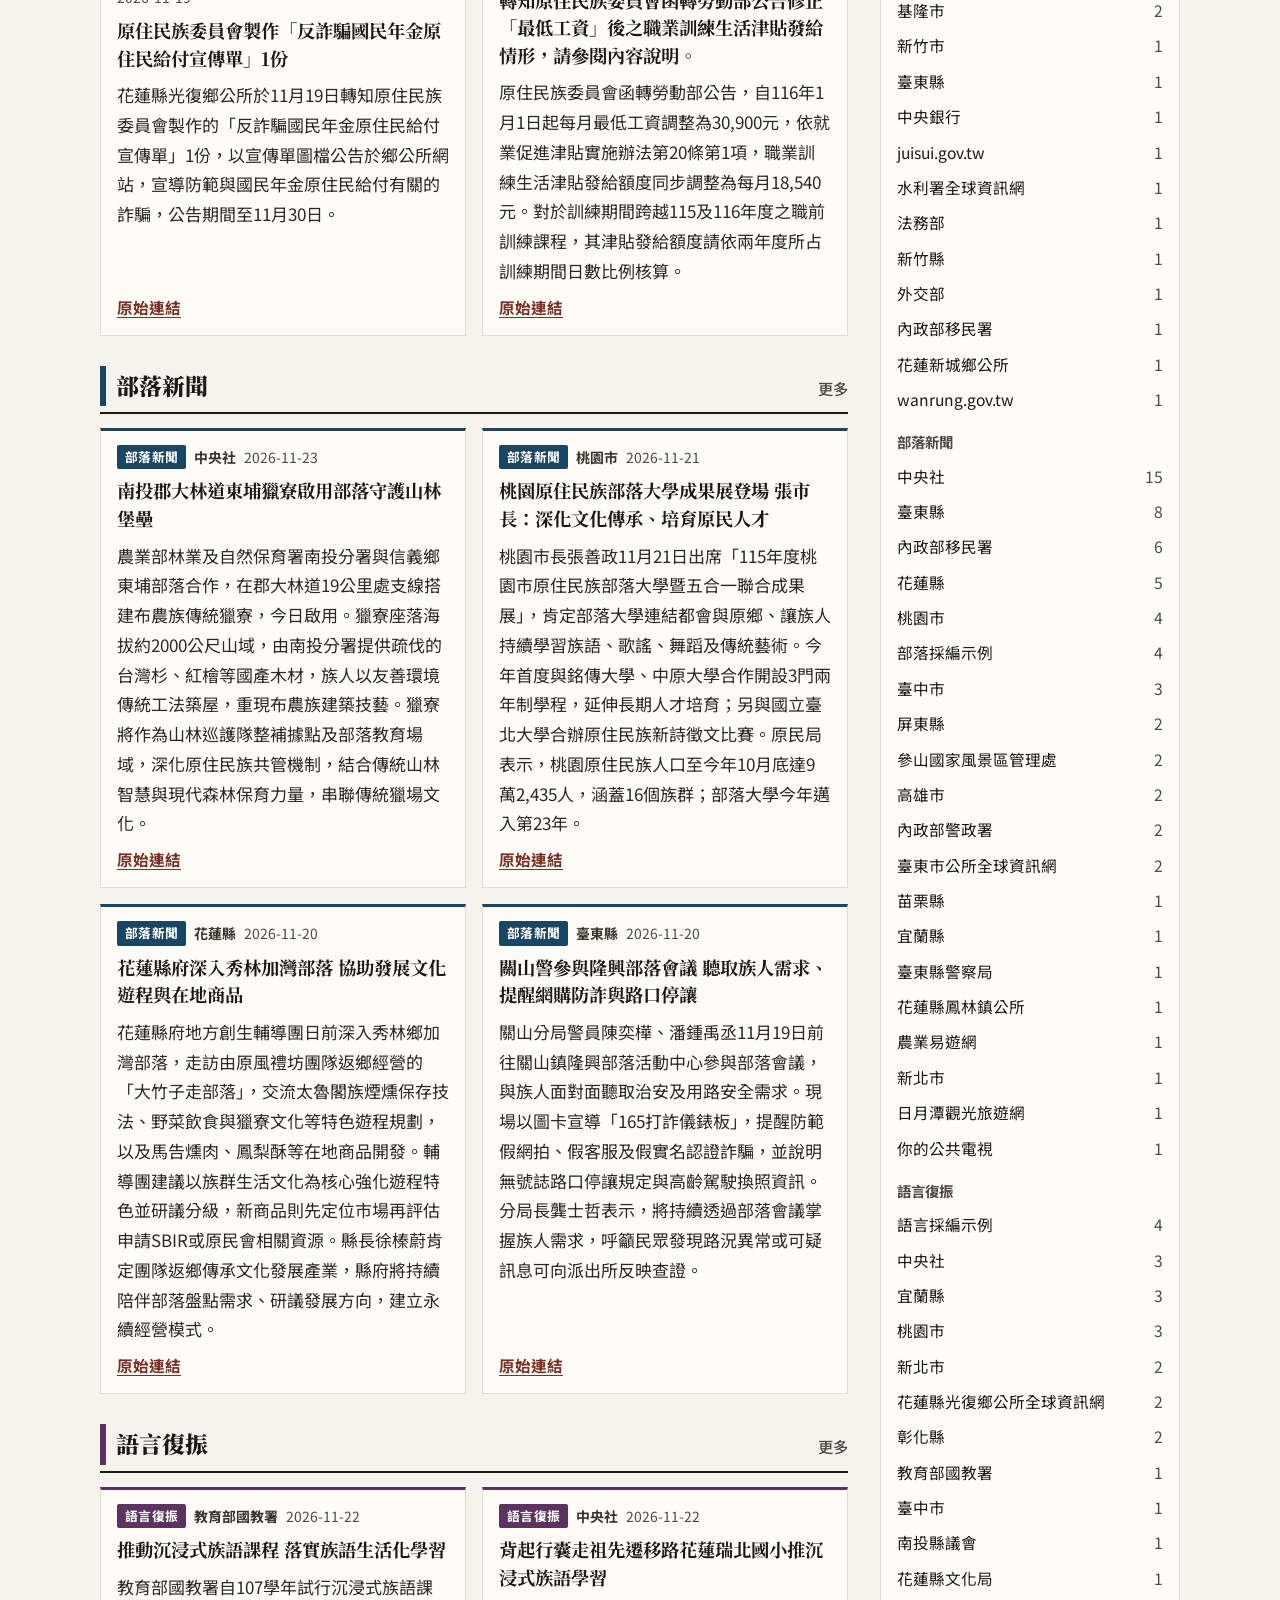
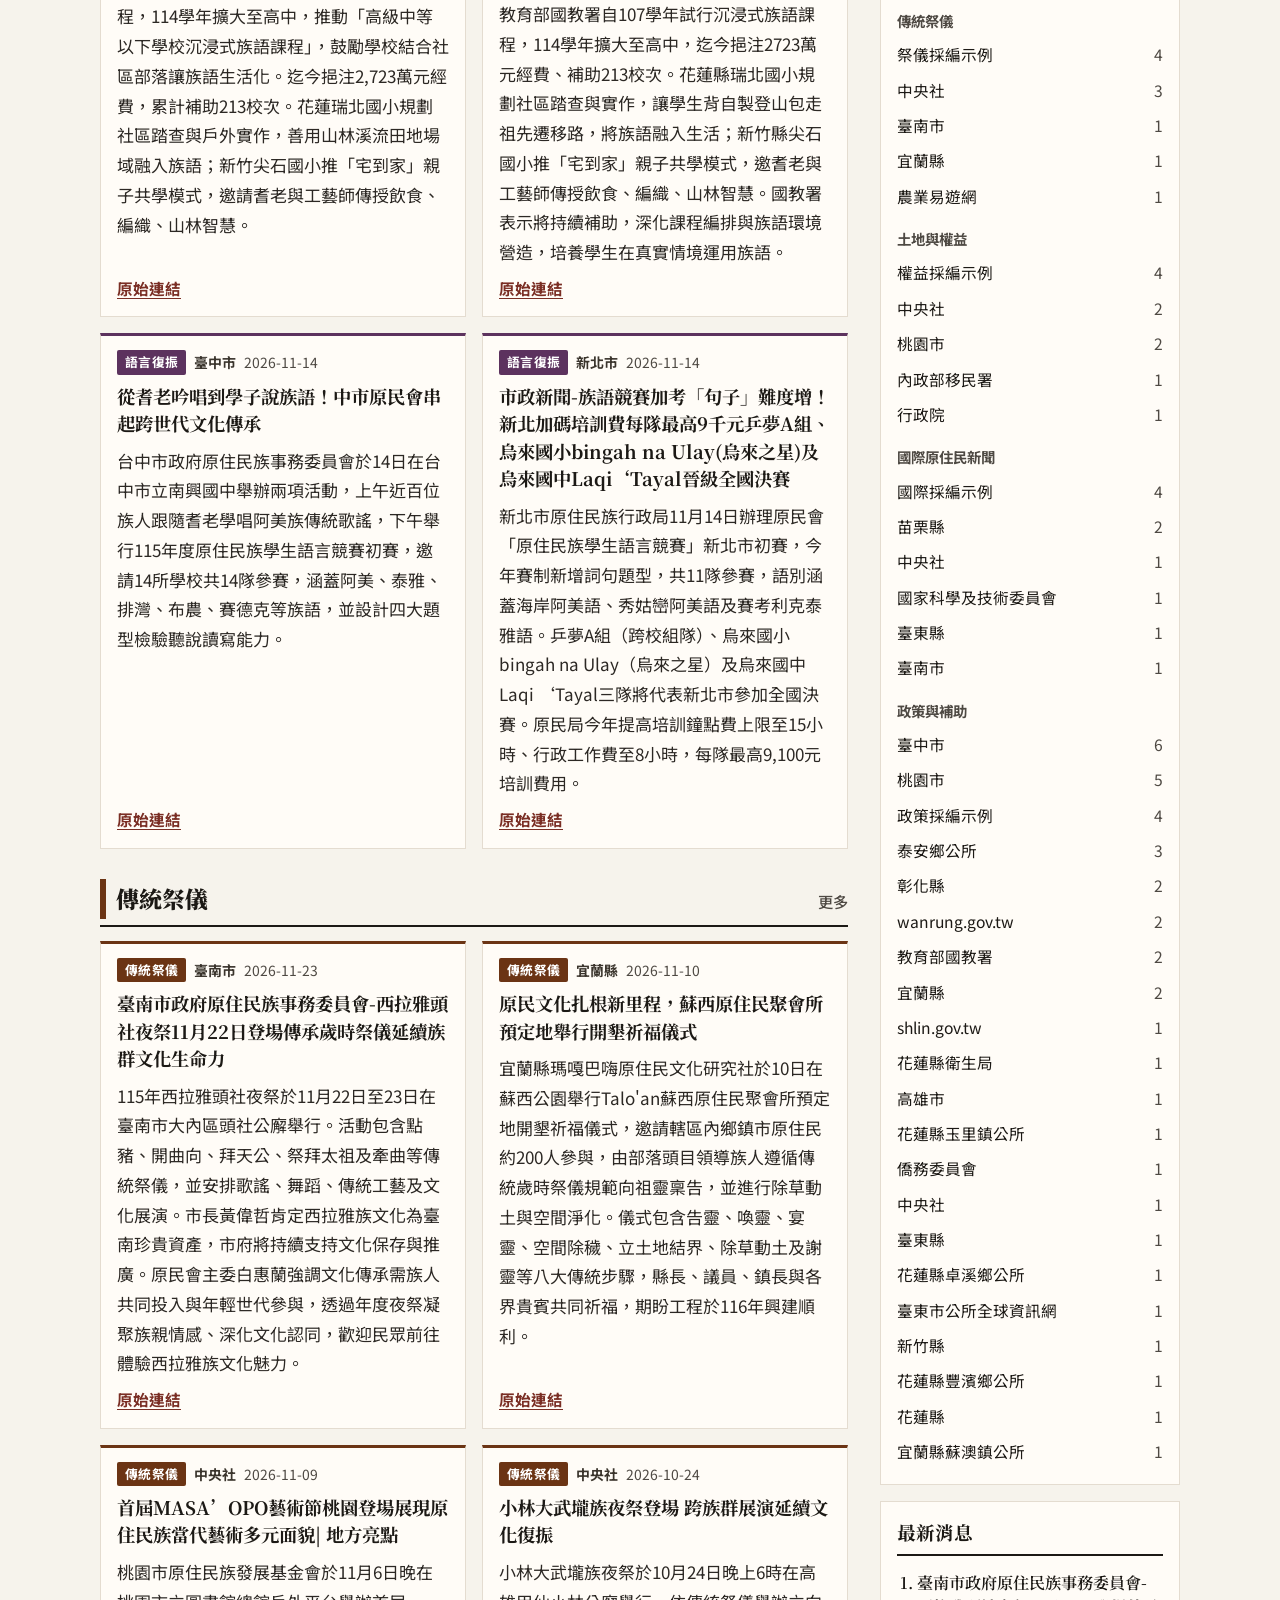
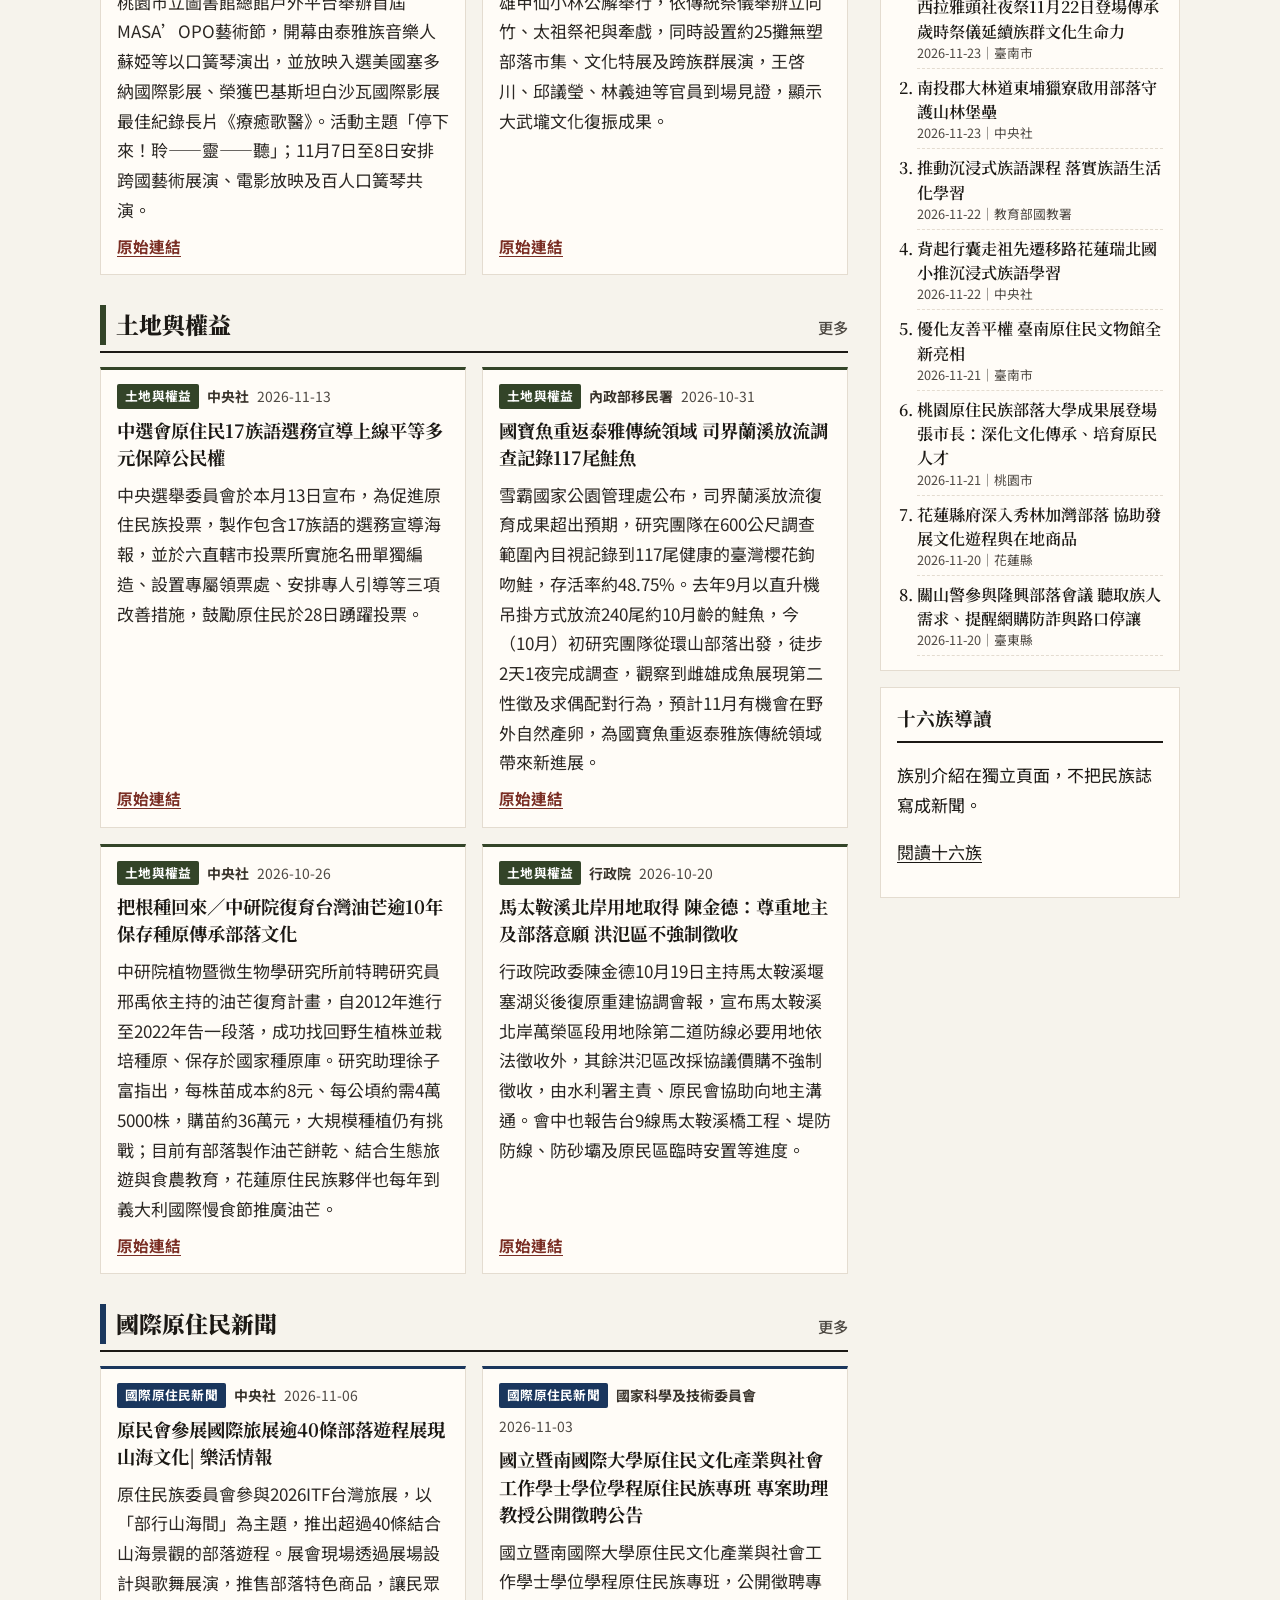
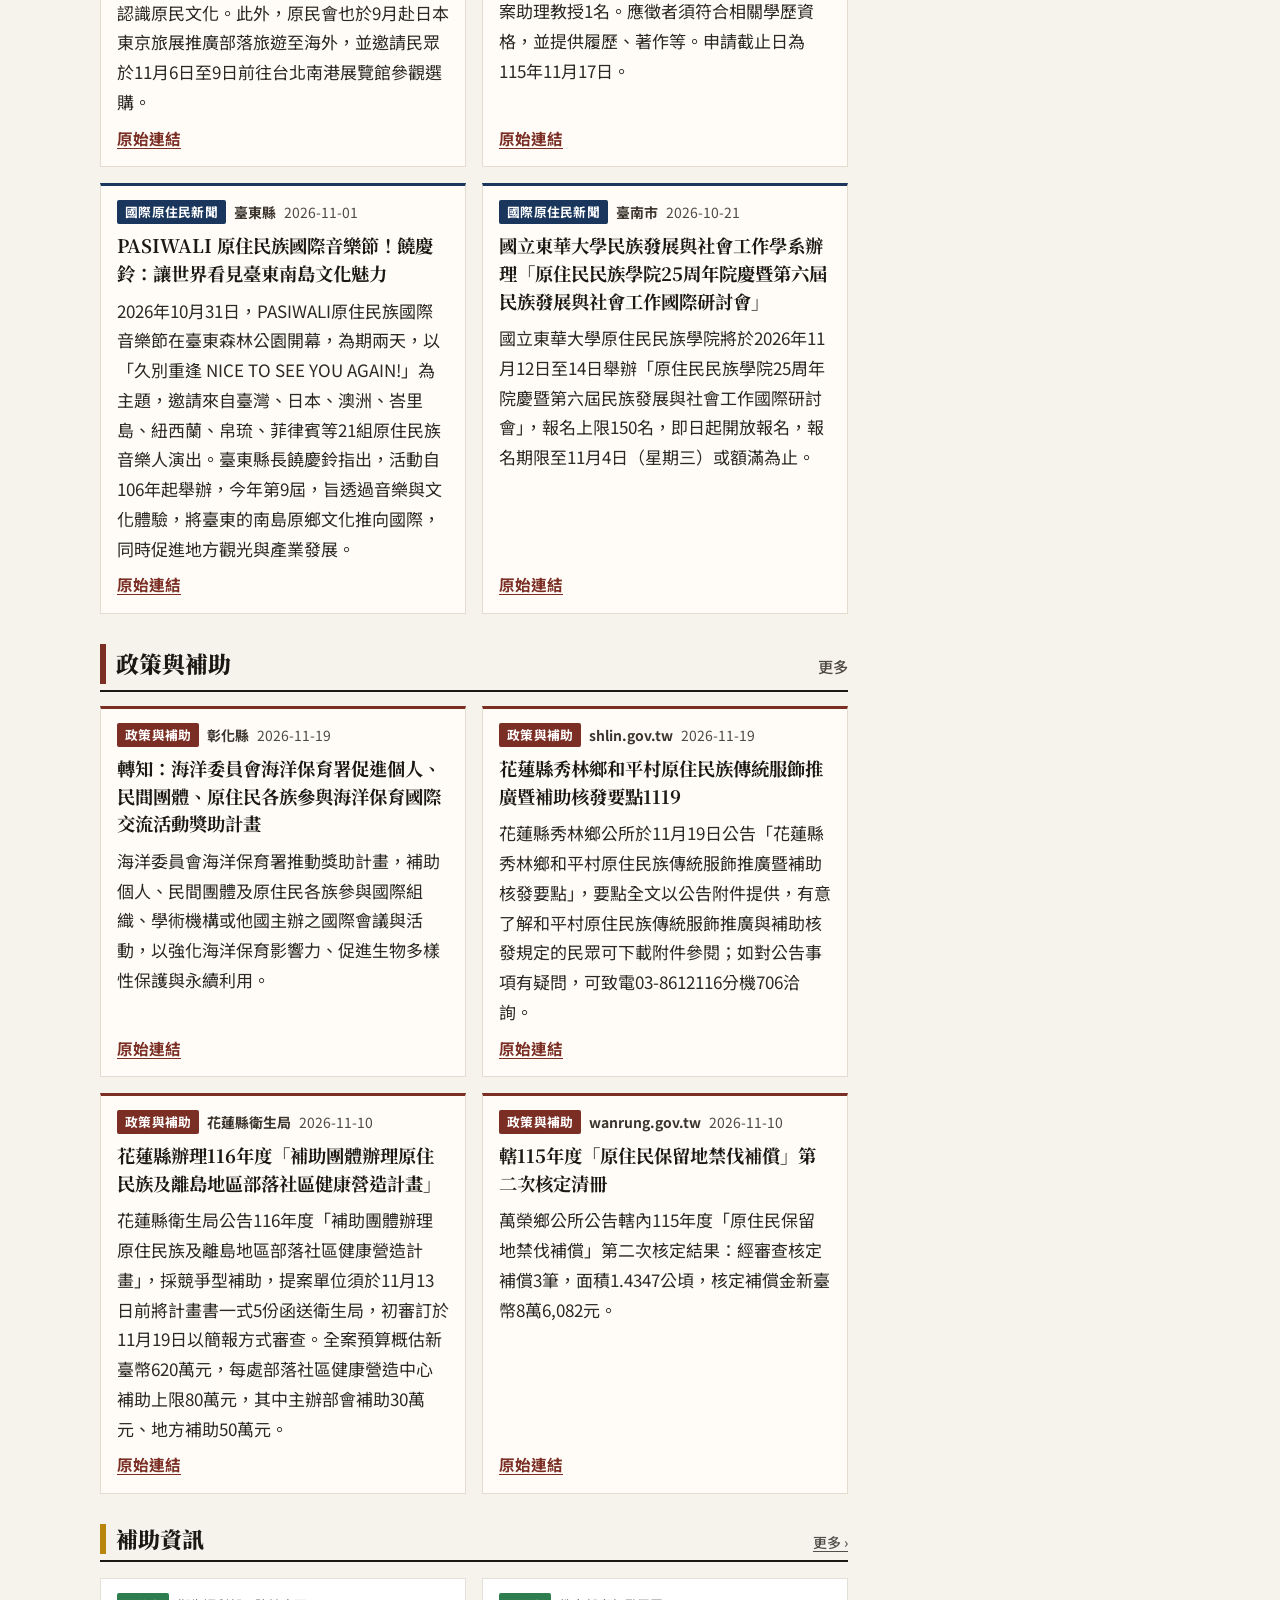
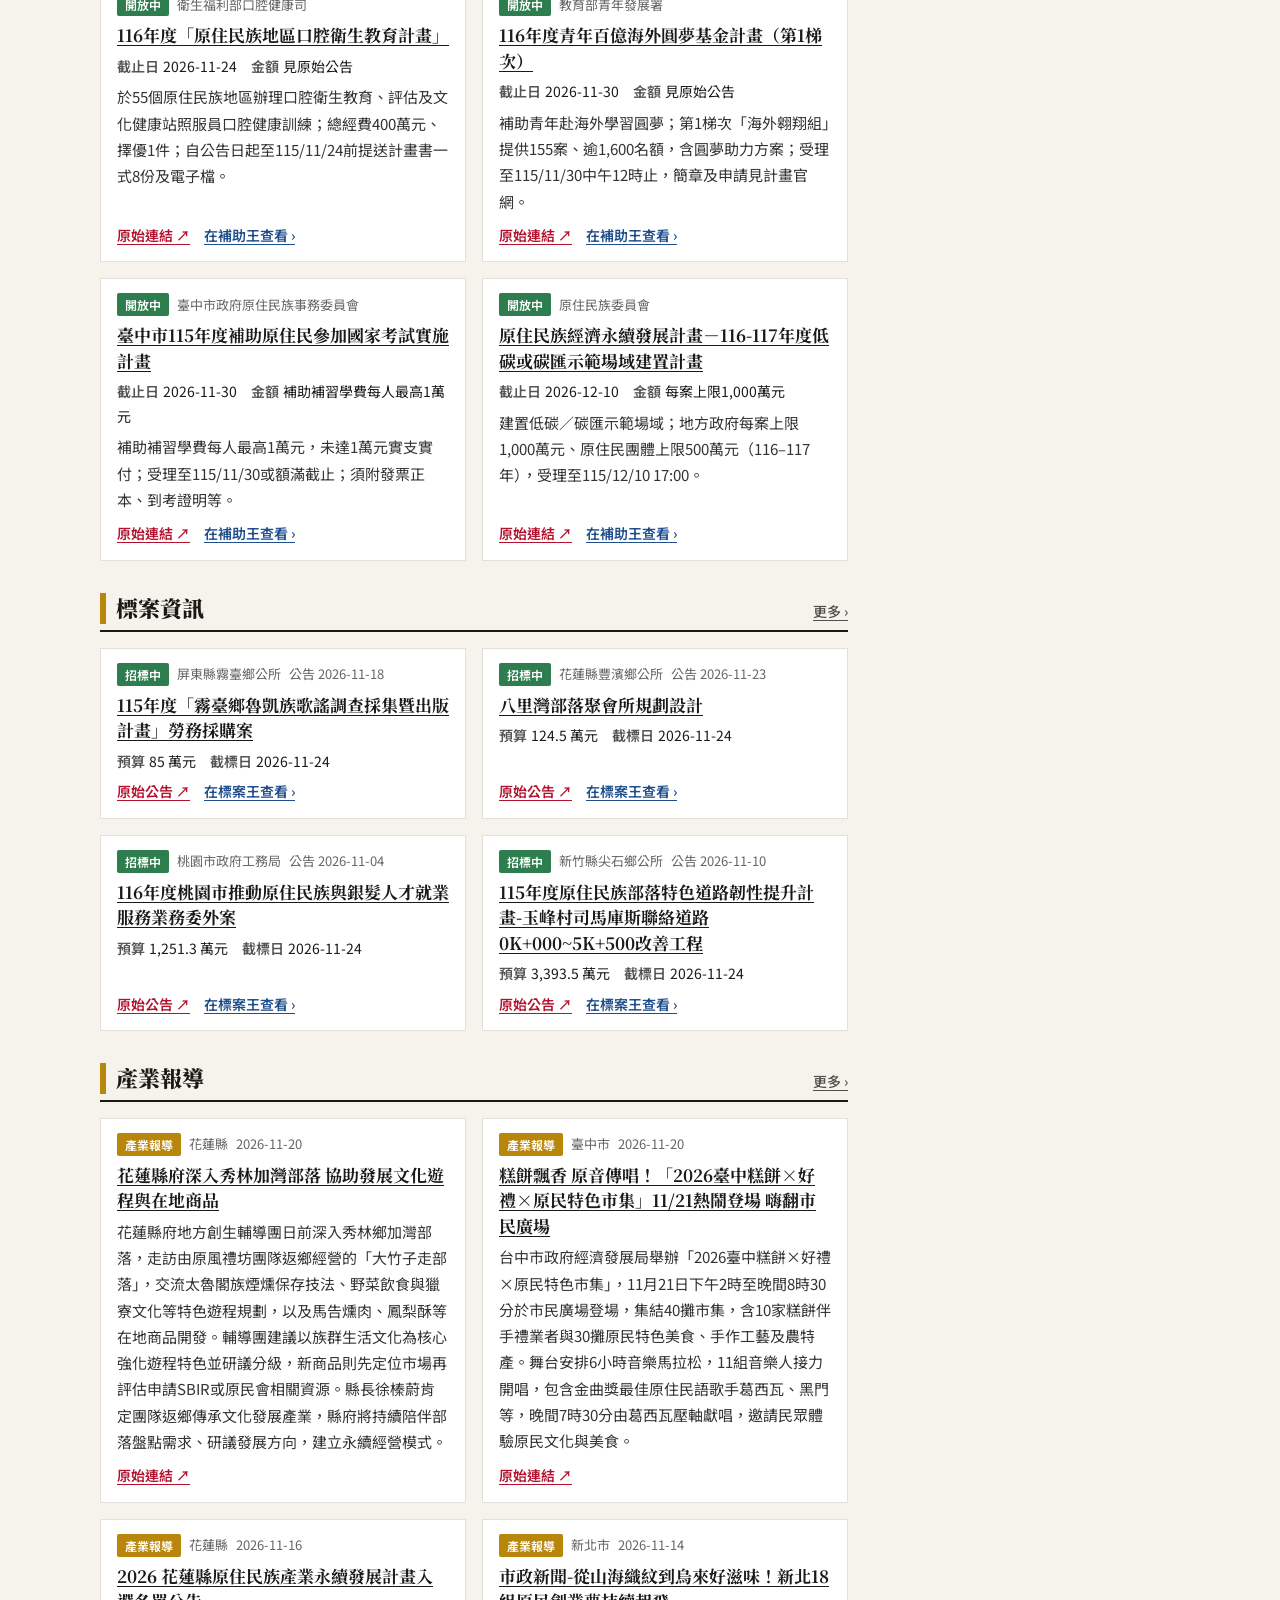
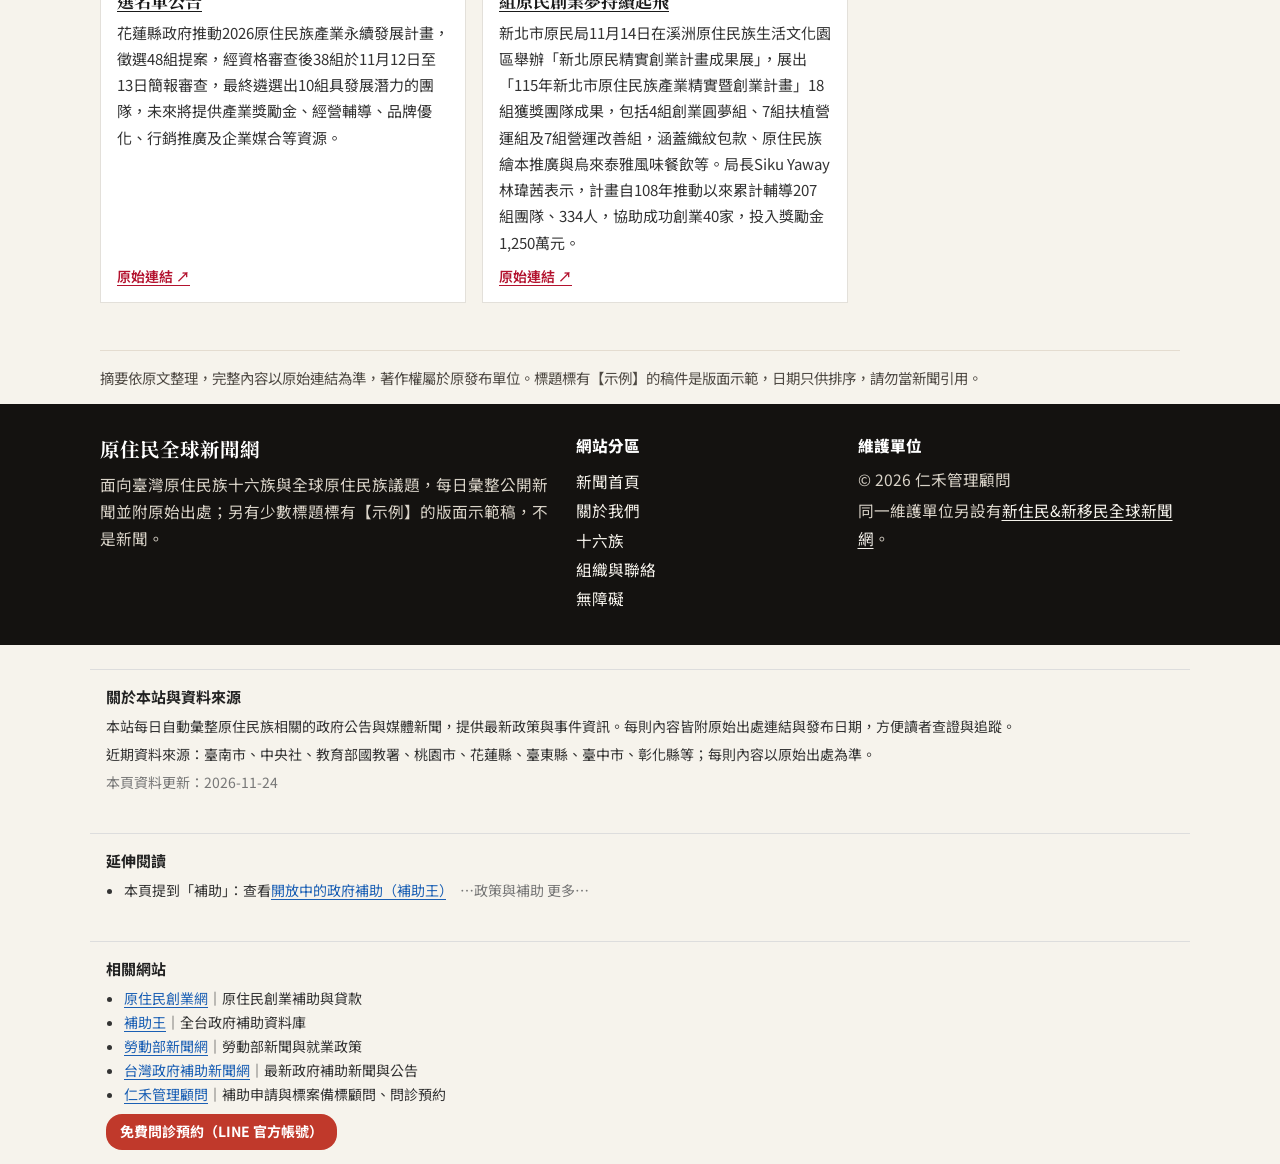
==== commit 0372eb6c: "新聞更新 2026-11-24 05:21" ====
--- a/index.html
+++ b/index.html
@@ -28,7 +28,7 @@
 <a class="skip" href="#content">跳至主要內容</a>
 <div class="topbar"><div class="wrap"><span id="today">日期載入中</span><span class="tools"><span class="fs" role="group" aria-label="字級"><span class="fs-label">字級</span><button type="button" data-fs-set="sm" aria-pressed="false">小</button><button type="button" data-fs-set="md" aria-pressed="true">中</button><button type="button" data-fs-set="lg" aria-pressed="false">大</button></span><span id="upd">每日更新</span></span></div></div>
 <div class="bands" aria-hidden="true"><i></i><i></i><i></i><i></i><i></i><i></i><i></i></div>
-<header class="masthead"><div class="wrap"><div class="rhad"><b>仁禾管理顧問</b><a href="mailto:renhe74123@gmail.com">renhe74123@gmail.com</a><a href="https://line.me/R/ti/p/@891tcxhu" target="_blank" rel="noopener">LINE 官方帳號：@891tcxhu</a></div><a href="index.html" class="brand"><span class="mark" aria-hidden="true">原</span><div><h1 class="brand-h1">原住民全球新聞網</h1><small>INDIGENOUS PEOPLES GLOBAL NEWS</small></div></a><p class="tagline">臺灣十六族與全球原住民族新聞</p></div></header><!--MX:geosum--><section class="geo-sum mx-geosum" aria-label="重點摘要" style="max-width:1100px;margin:12px auto 0;padding:10px 16px;background:#fffdf7;border-left:4px solid #f08a24;font-size:14px;line-height:1.7;color:#333;box-sizing:border-box"><b>重點摘要：</b>原住民新聞網｜原住民族新聞與政策。目前收錄 253 則，最新一則日期 2026-11-22；每則附原始出處連結，內容以原發布單位公告為準。維護：仁禾管理顧問。</section><!--/MX:geosum--><div class="rhm"><b>仁禾管理顧問</b><br><a href="mailto:renhe74123@gmail.com">renhe74123@gmail.com</a><br><a href="https://line.me/R/ti/p/@891tcxhu" target="_blank" rel="noopener">LINE 官方帳號：@891tcxhu</a></div>
+<header class="masthead"><div class="wrap"><div class="rhad"><b>仁禾管理顧問</b><a href="mailto:renhe74123@gmail.com">renhe74123@gmail.com</a><a href="https://line.me/R/ti/p/@891tcxhu" target="_blank" rel="noopener">LINE 官方帳號：@891tcxhu</a></div><a href="index.html" class="brand"><span class="mark" aria-hidden="true">原</span><div><h1 class="brand-h1">原住民全球新聞網</h1><small>INDIGENOUS PEOPLES GLOBAL NEWS</small></div></a><p class="tagline">臺灣十六族與全球原住民族新聞</p></div></header><!--MX:geosum--><section class="geo-sum mx-geosum" aria-label="重點摘要" style="max-width:1100px;margin:12px auto 0;padding:10px 16px;background:#fffdf7;border-left:4px solid #f08a24;font-size:14px;line-height:1.7;color:#333;box-sizing:border-box"><b>重點摘要：</b>原住民新聞網｜原住民族新聞與政策。目前收錄 256 則，最新一則日期 2026-11-23；每則附原始出處連結，內容以原發布單位公告為準。維護：仁禾管理顧問。</section><!--/MX:geosum--><div class="rhm"><b>仁禾管理顧問</b><br><a href="mailto:renhe74123@gmail.com">renhe74123@gmail.com</a><br><a href="https://line.me/R/ti/p/@891tcxhu" target="_blank" rel="noopener">LINE 官方帳號：@891tcxhu</a></div>
 <nav class="utilnav" aria-label="網站分區"><div class="wrap">
 <a href="index.html" data-nav="home">新聞首頁</a>
 <a href="about.html" data-nav="about">關於我們</a>
@@ -105,6 +105,6 @@
 <script src="data.js"></script>
 <script src="common.js"></script>
 <script src="extras.js"></script><script src="extras-ui.js"></script><script src="app.js"></script>
-<!--MX:about--><section class="mx-box mx-about" id="about-data" aria-label="關於本站與資料來源"><h2>關於本站與資料來源</h2><p style="margin:0">本站每日自動彙整原住民族相關的政府公告與媒體新聞，提供最新政策與事件資訊。每則內容皆附原始出處連結與發布日期，方便讀者查證與追蹤。</p><p style="margin:4px 0 0">近期資料來源：中央社、臺南市、桃園市、花蓮縣、臺東縣、臺中市、彰化縣、shlin.gov.tw等；每則內容以原始出處為準。</p><p style="margin:4px 0 0;color:#777">本頁資料更新：2026-11-24</p></section><!--/MX:about--><!--MX:context--><section class="mx-box mx-context" aria-label="延伸閱讀"><h2>延伸閱讀</h2><ul><li>本頁提到「補助」：查看<a href="https://www.subsidyking.tw/">開放中的政府補助（補助王）</a><span style="color:#777">　…政策與補助 更多…</span></li></ul></section><!--/MX:context--><!--MX:footer--><style>.mx-box{max-width:1100px;margin:24px auto 0;padding:14px 16px;box-sizing:border-box;font-size:14px;line-height:1.7;color:#333;border-top:1px solid #ddd}.mx-box h2{font-size:15px;margin:0 0 6px;color:#222}.mx-box ul{margin:0;padding-left:18px}.mx-box a{color:#1a5fb4}.mx-cta{display:inline-block;margin-top:8px;padding:6px 14px;background:#c0392b;color:#fff!important;border-radius:16px;text-decoration:none;font-weight:bold}.mx-fab{position:fixed;right:14px;bottom:16px;z-index:9990;padding:10px 16px;background:#c0392b;color:#fff!important;border-radius:22px;box-shadow:0 2px 8px rgba(0,0,0,.25);text-decoration:none;font-weight:bold;font-size:15px}@media (max-width:860px){body{padding-bottom:96px}.geo-sum{padding-bottom:20px}.mx-fab{bottom:12px;right:12px}}@media print{.mx-fab{display:none}}</style><aside class="mx-box mx-related" aria-label="相關網站"><h2>相關網站</h2><ul><li><a href="https://web16.subsidyking.tw/">原住民創業網</a>｜原住民創業補助與貸款</li><li><a href="https://www.subsidyking.tw/">補助王</a>｜全台政府補助資料庫</li><li><a href="https://web10.subsidyking.tw/">勞動部新聞網</a>｜勞動部新聞與就業政策</li><li><a href="https://news.subsidyking.tw/">台灣政府補助新聞網</a>｜最新政府補助新聞與公告</li><li><a href="https://web18.subsidyking.tw/?utm_source=web3.subsidyking.tw&utm_medium=matrix">仁禾管理顧問</a>｜補助申請與標案備標顧問、問診預約</li></ul><a class="mx-cta" href="https://line.me/R/ti/p/@891tcxhu" target="_blank" rel="noopener" onclick="if(window.gtag)gtag('event','click_consult',{site:'web3.subsidyking.tw'})">免費問診預約（LINE 官方帳號）</a></aside><!--/MX:footer-->
+<!--MX:about--><section class="mx-box mx-about" id="about-data" aria-label="關於本站與資料來源"><h2>關於本站與資料來源</h2><p style="margin:0">本站每日自動彙整原住民族相關的政府公告與媒體新聞，提供最新政策與事件資訊。每則內容皆附原始出處連結與發布日期，方便讀者查證與追蹤。</p><p style="margin:4px 0 0">近期資料來源：臺南市、中央社、教育部國教署、桃園市、花蓮縣、臺東縣、臺中市、彰化縣等；每則內容以原始出處為準。</p><p style="margin:4px 0 0;color:#777">本頁資料更新：2026-11-24</p></section><!--/MX:about--><!--MX:context--><section class="mx-box mx-context" aria-label="延伸閱讀"><h2>延伸閱讀</h2><ul><li>本頁提到「補助」：查看<a href="https://www.subsidyking.tw/">開放中的政府補助（補助王）</a><span style="color:#777">　…政策與補助 更多…</span></li></ul></section><!--/MX:context--><!--MX:footer--><style>.mx-box{max-width:1100px;margin:24px auto 0;padding:14px 16px;box-sizing:border-box;font-size:14px;line-height:1.7;color:#333;border-top:1px solid #ddd}.mx-box h2{font-size:15px;margin:0 0 6px;color:#222}.mx-box ul{margin:0;padding-left:18px}.mx-box a{color:#1a5fb4}.mx-cta{display:inline-block;margin-top:8px;padding:6px 14px;background:#c0392b;color:#fff!important;border-radius:16px;text-decoration:none;font-weight:bold}.mx-fab{position:fixed;right:14px;bottom:16px;z-index:9990;padding:10px 16px;background:#c0392b;color:#fff!important;border-radius:22px;box-shadow:0 2px 8px rgba(0,0,0,.25);text-decoration:none;font-weight:bold;font-size:15px}@media (max-width:860px){body{padding-bottom:96px}.geo-sum{padding-bottom:20px}.mx-fab{bottom:12px;right:12px}}@media print{.mx-fab{display:none}}</style><aside class="mx-box mx-related" aria-label="相關網站"><h2>相關網站</h2><ul><li><a href="https://web16.subsidyking.tw/">原住民創業網</a>｜原住民創業補助與貸款</li><li><a href="https://www.subsidyking.tw/">補助王</a>｜全台政府補助資料庫</li><li><a href="https://web10.subsidyking.tw/">勞動部新聞網</a>｜勞動部新聞與就業政策</li><li><a href="https://news.subsidyking.tw/">台灣政府補助新聞網</a>｜最新政府補助新聞與公告</li><li><a href="https://web18.subsidyking.tw/?utm_source=web3.subsidyking.tw&utm_medium=matrix">仁禾管理顧問</a>｜補助申請與標案備標顧問、問診預約</li></ul><a class="mx-cta" href="https://line.me/R/ti/p/@891tcxhu" target="_blank" rel="noopener" onclick="if(window.gtag)gtag('event','click_consult',{site:'web3.subsidyking.tw'})">免費問診預約（LINE 官方帳號）</a></aside><!--/MX:footer-->
 </body>
 </html>
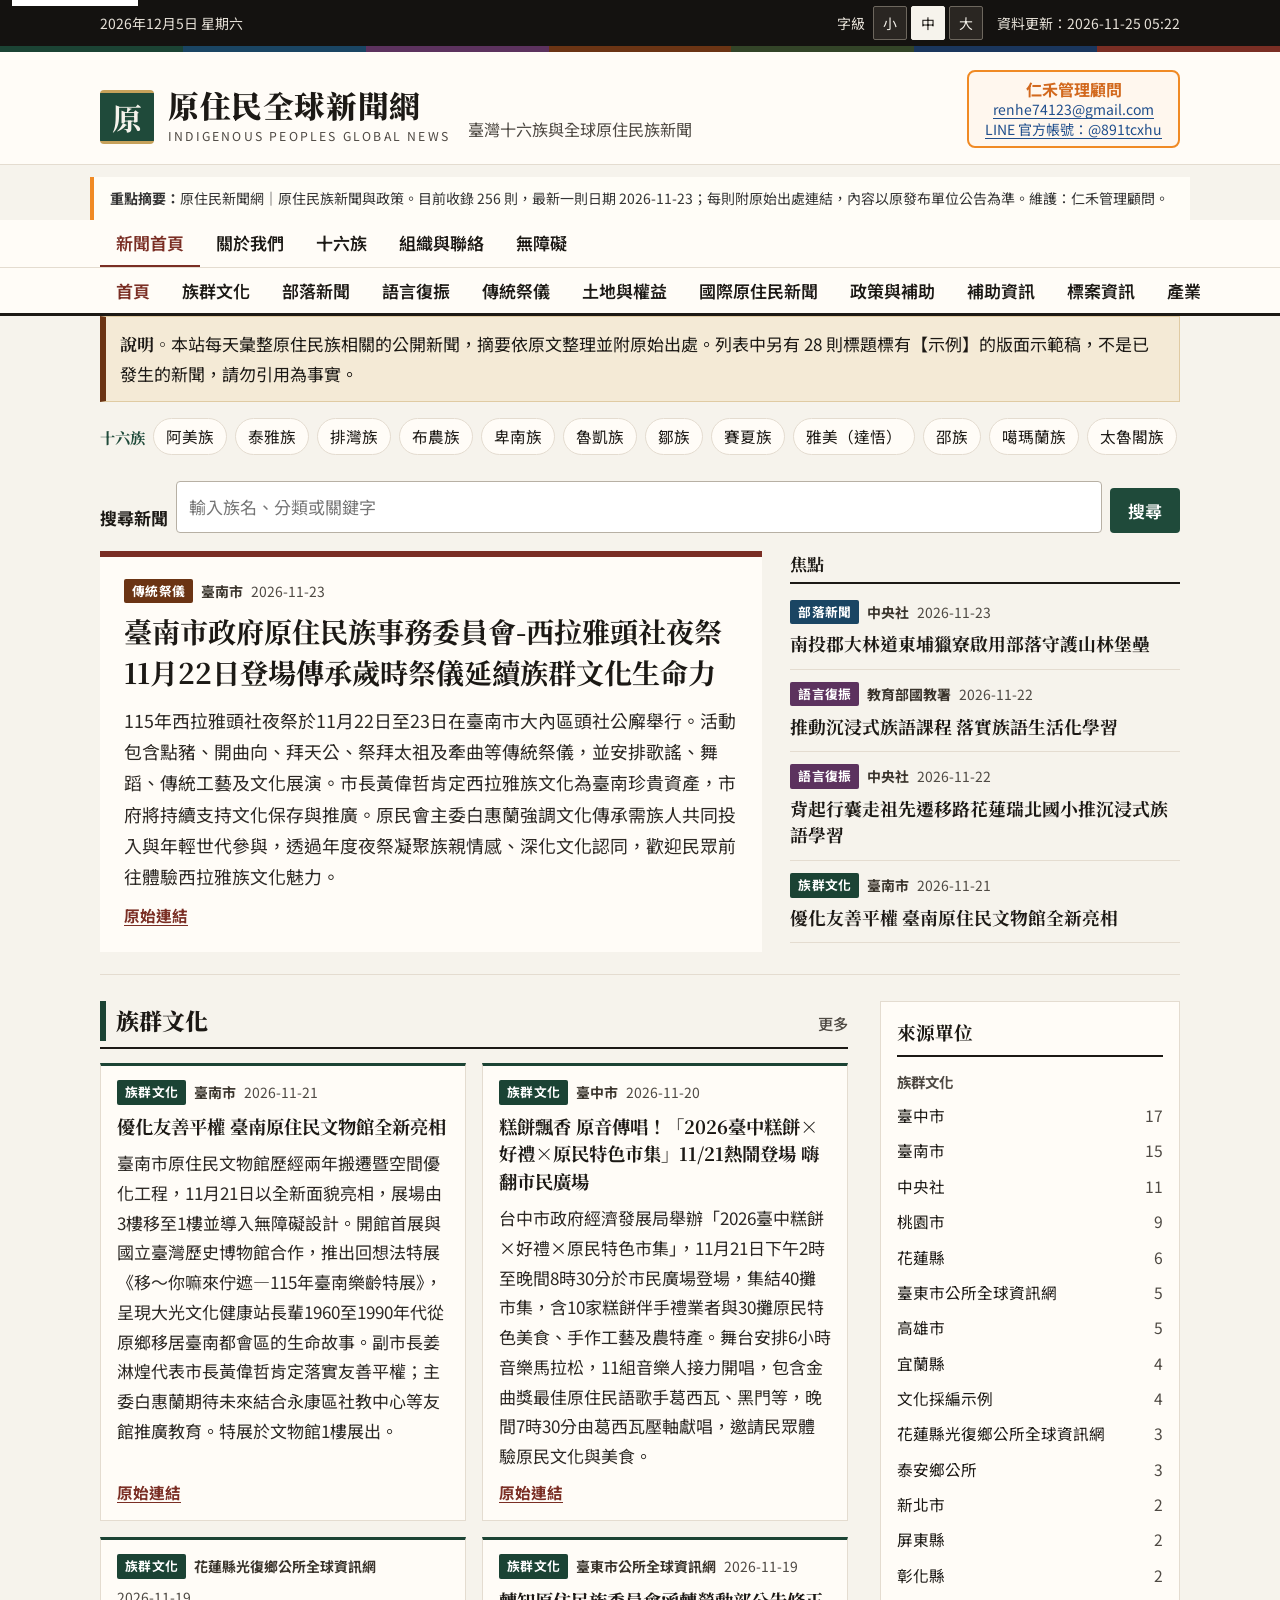
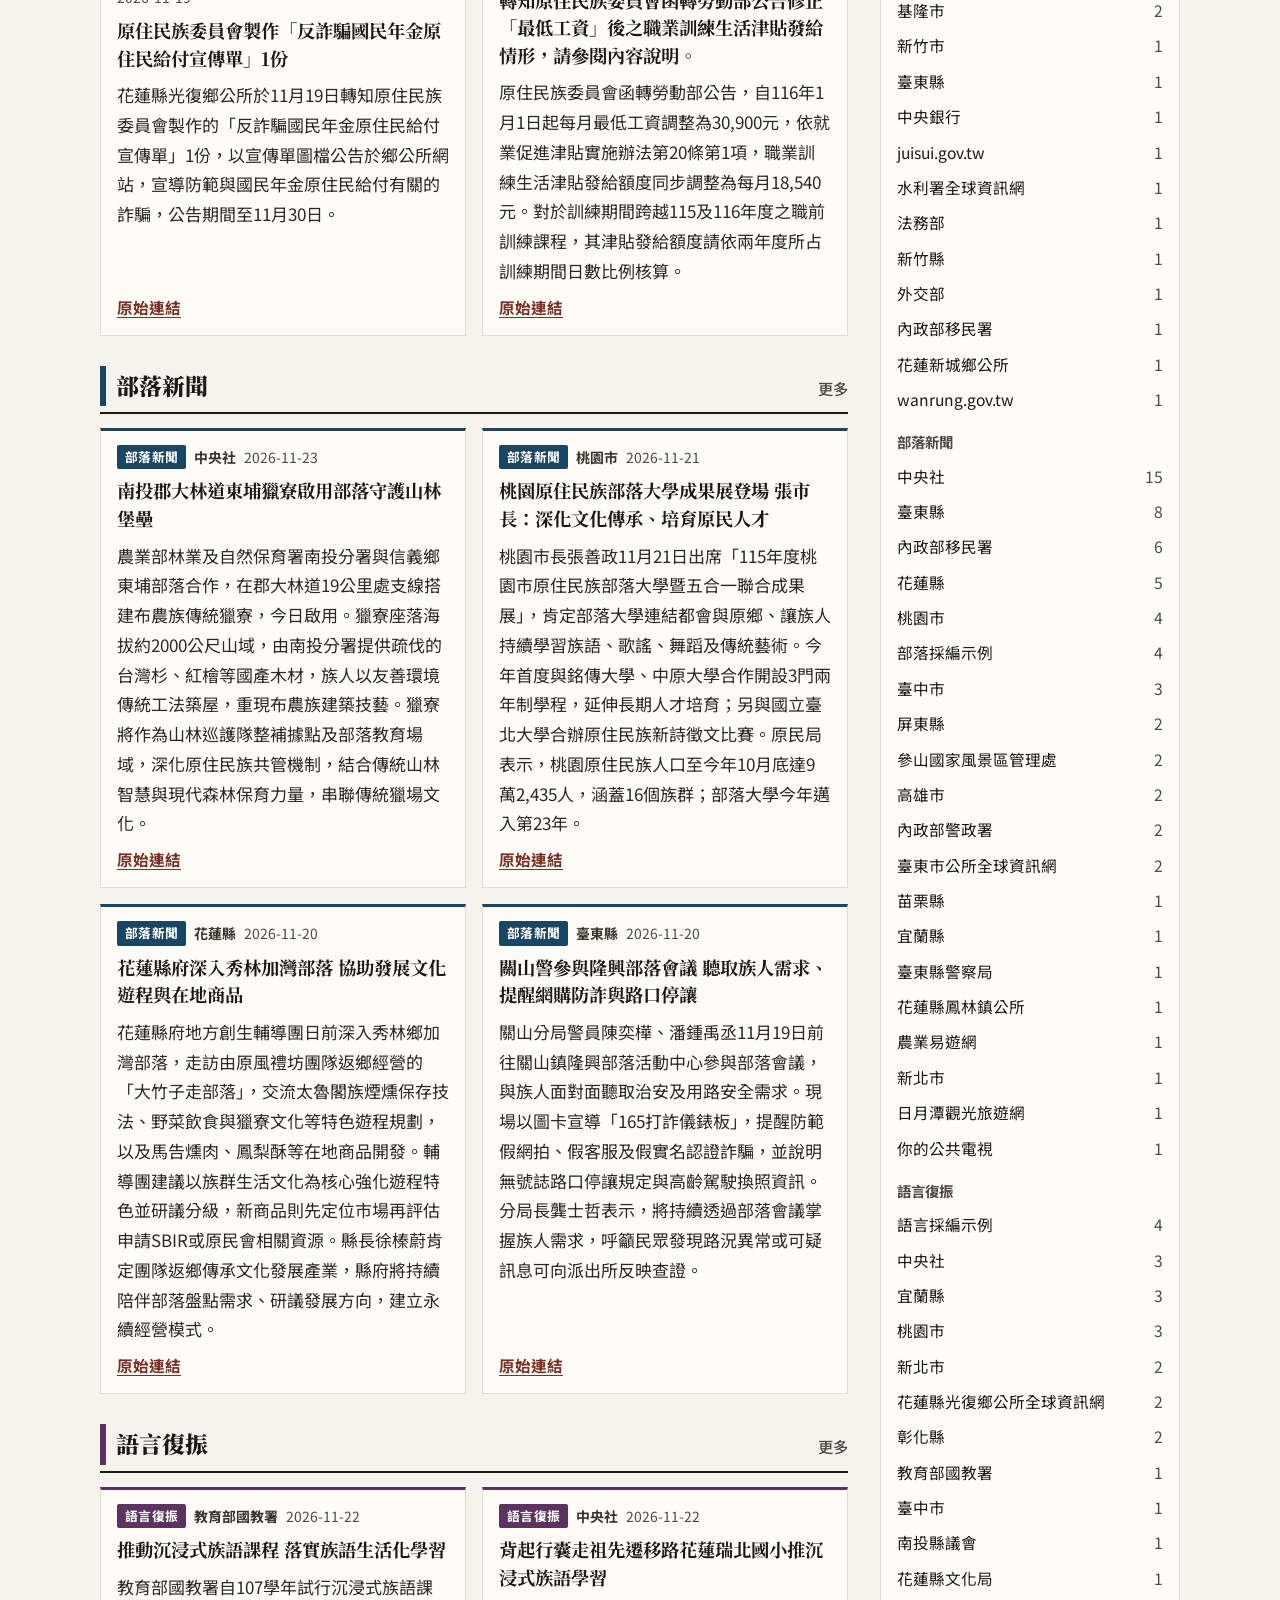
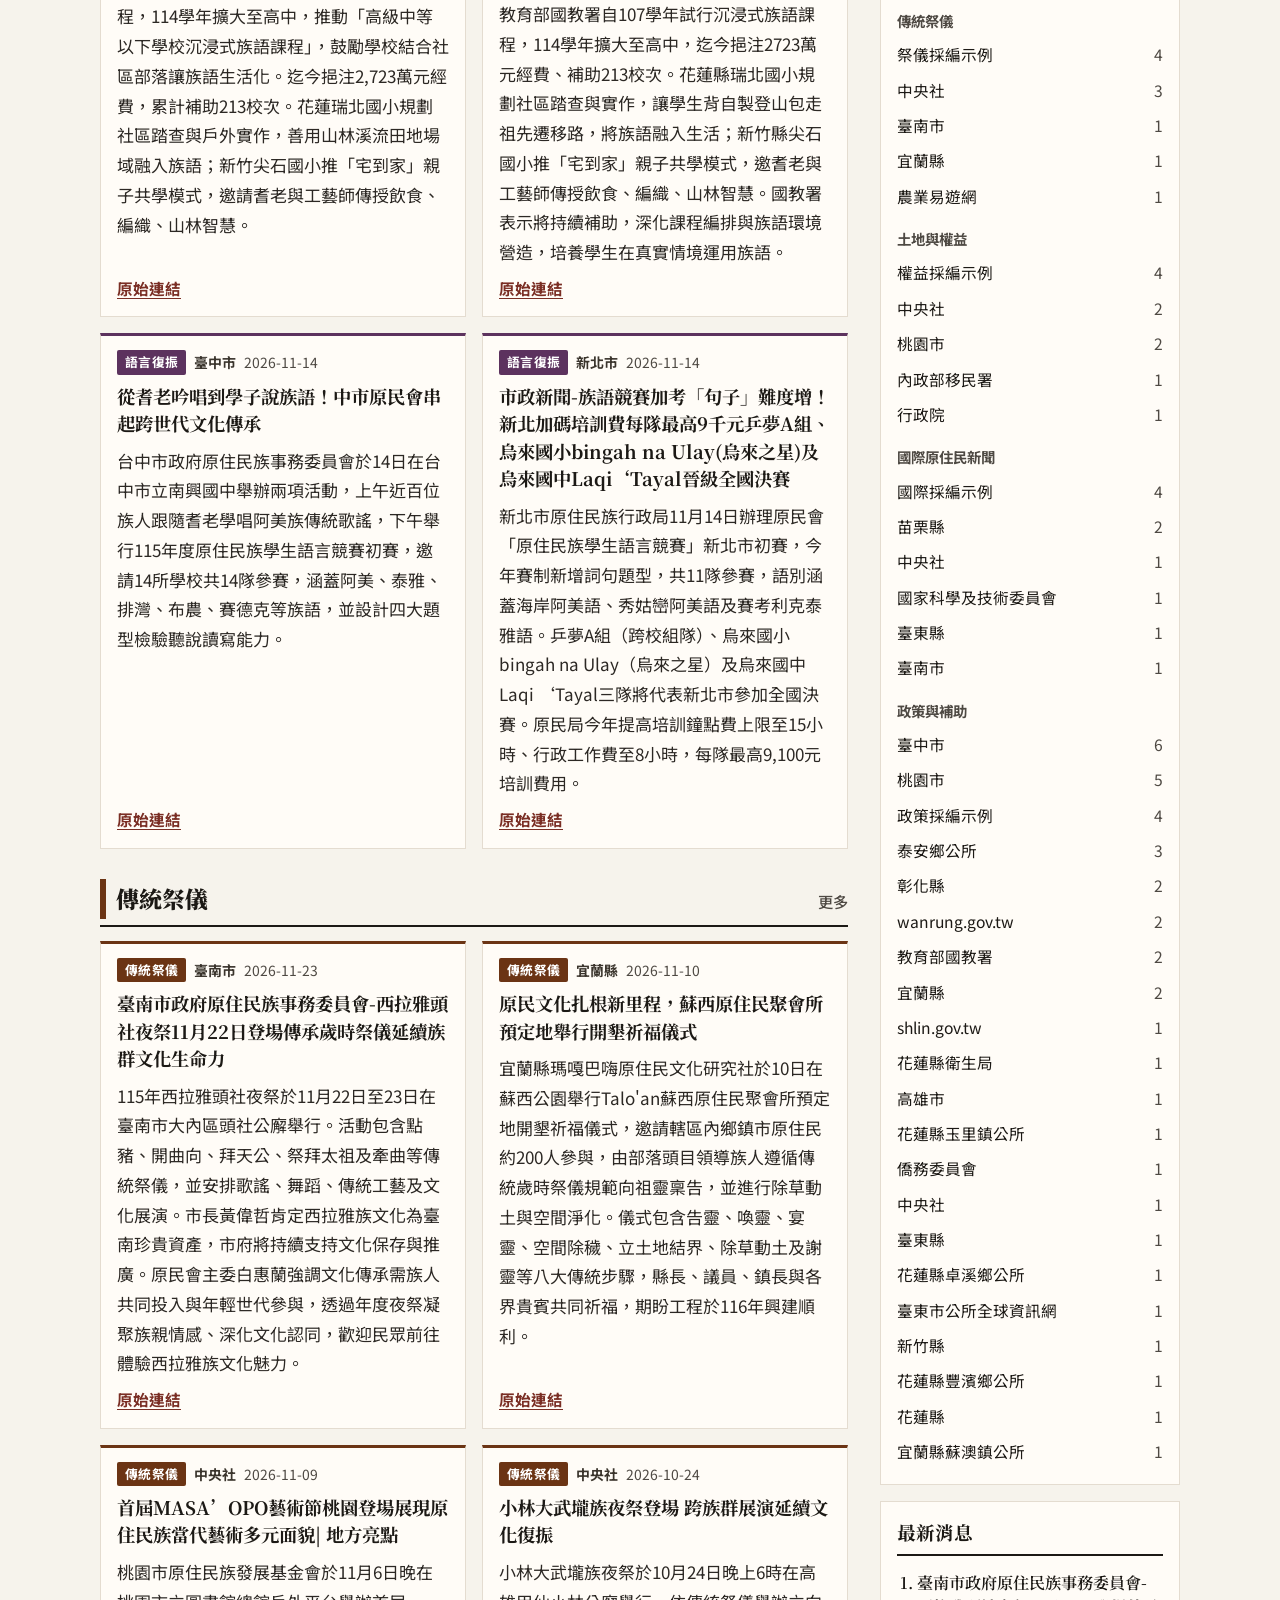
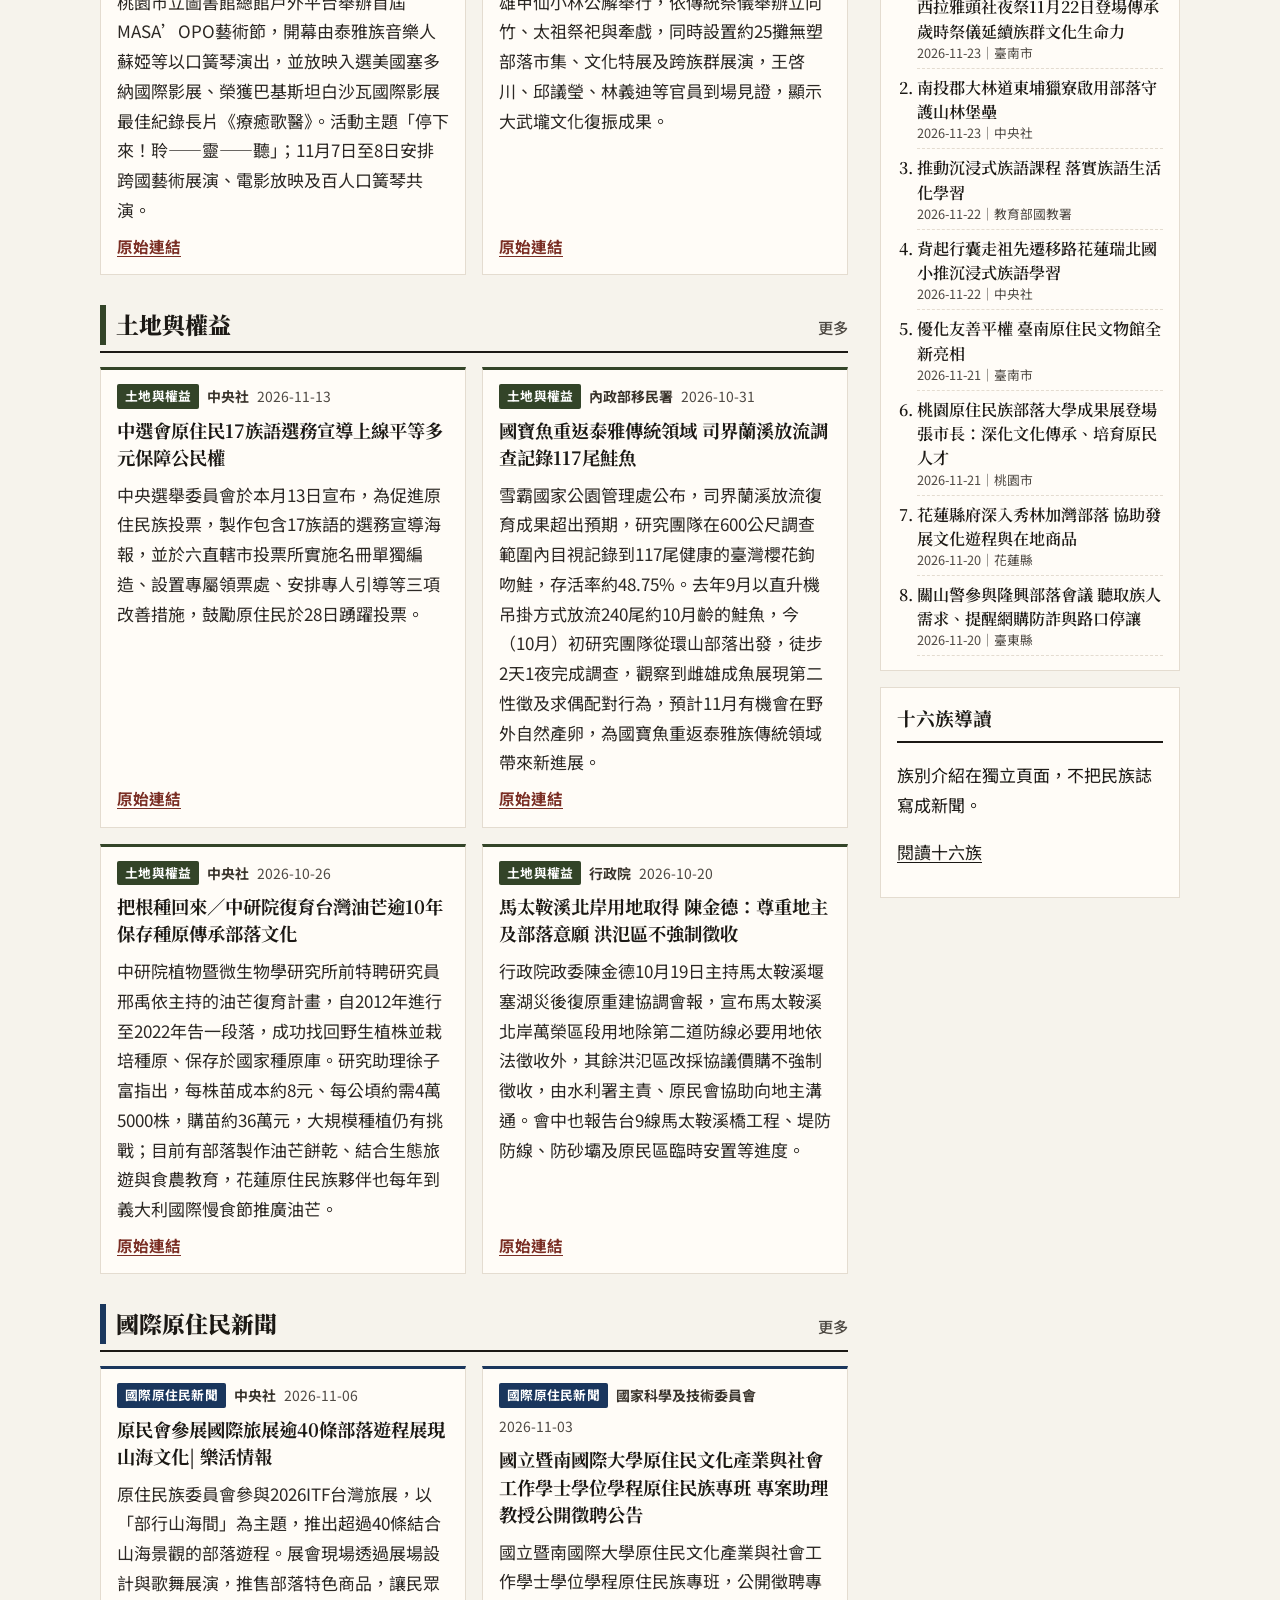
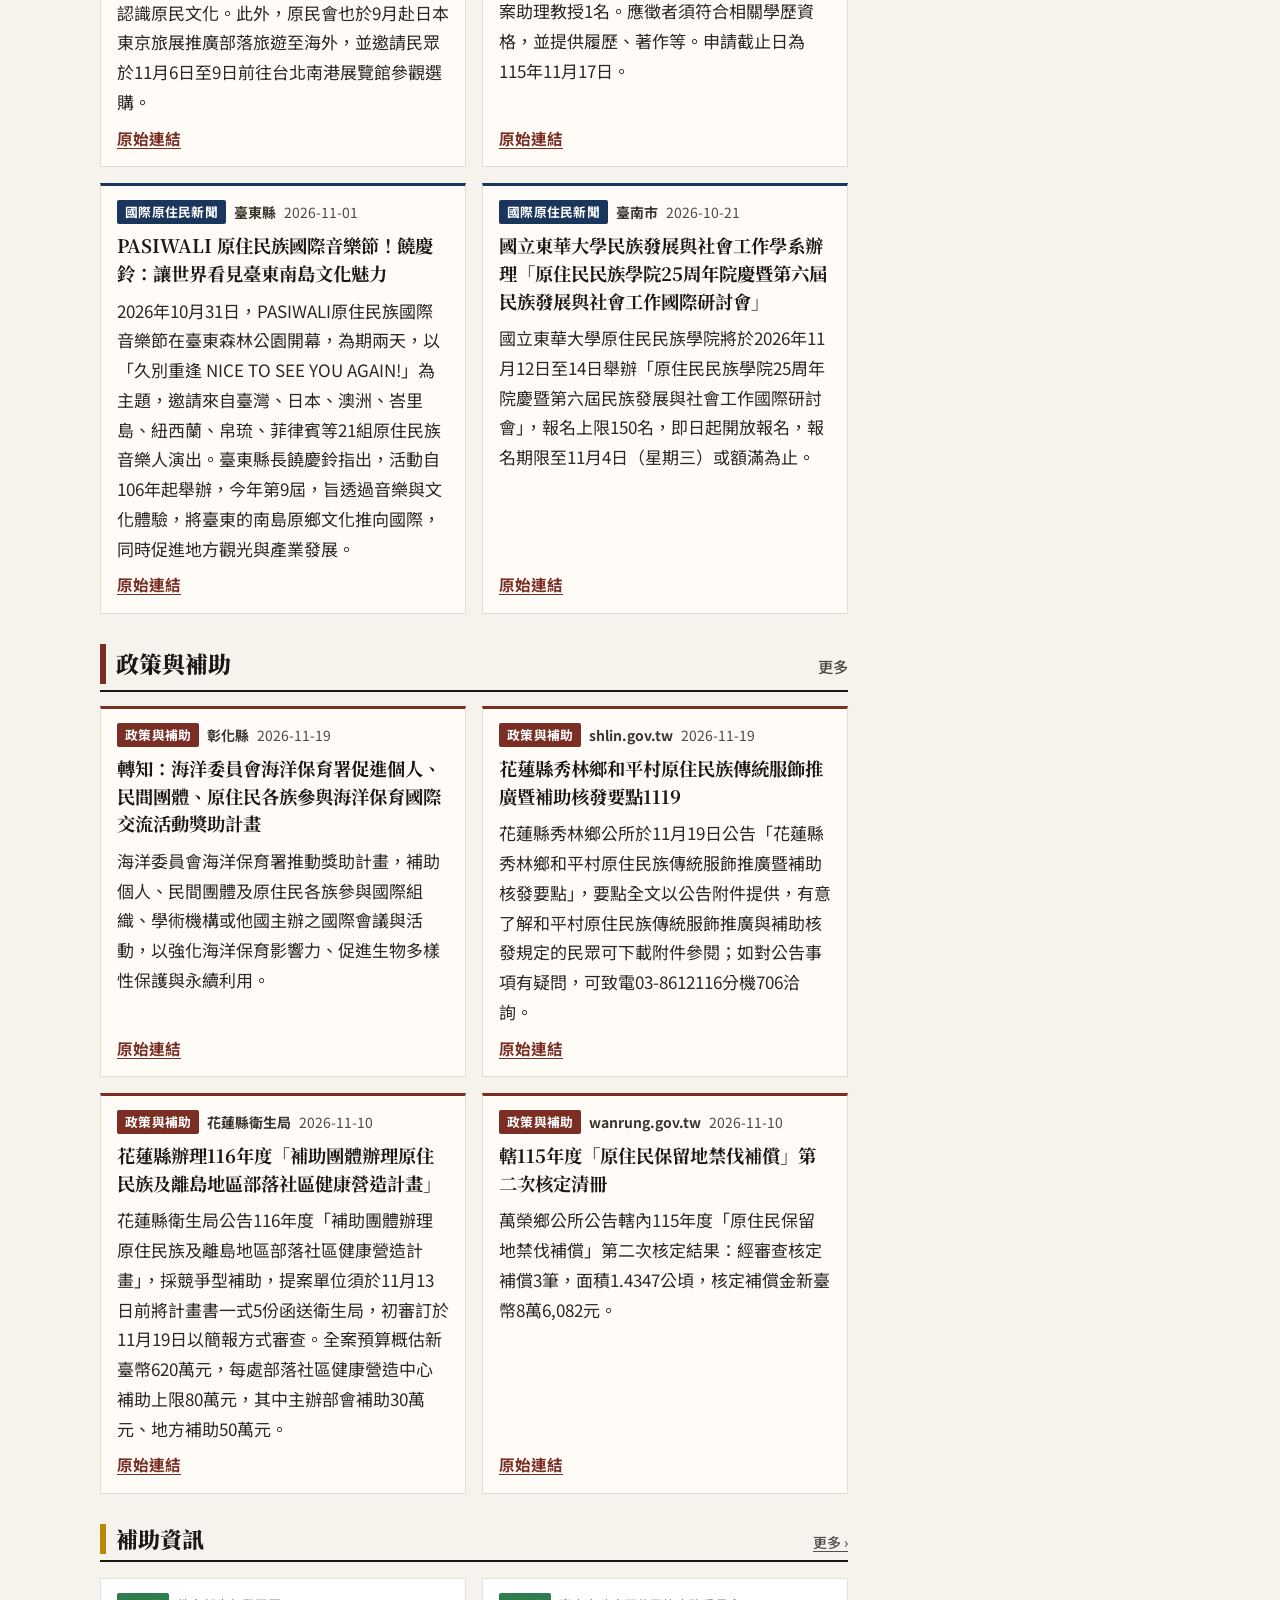
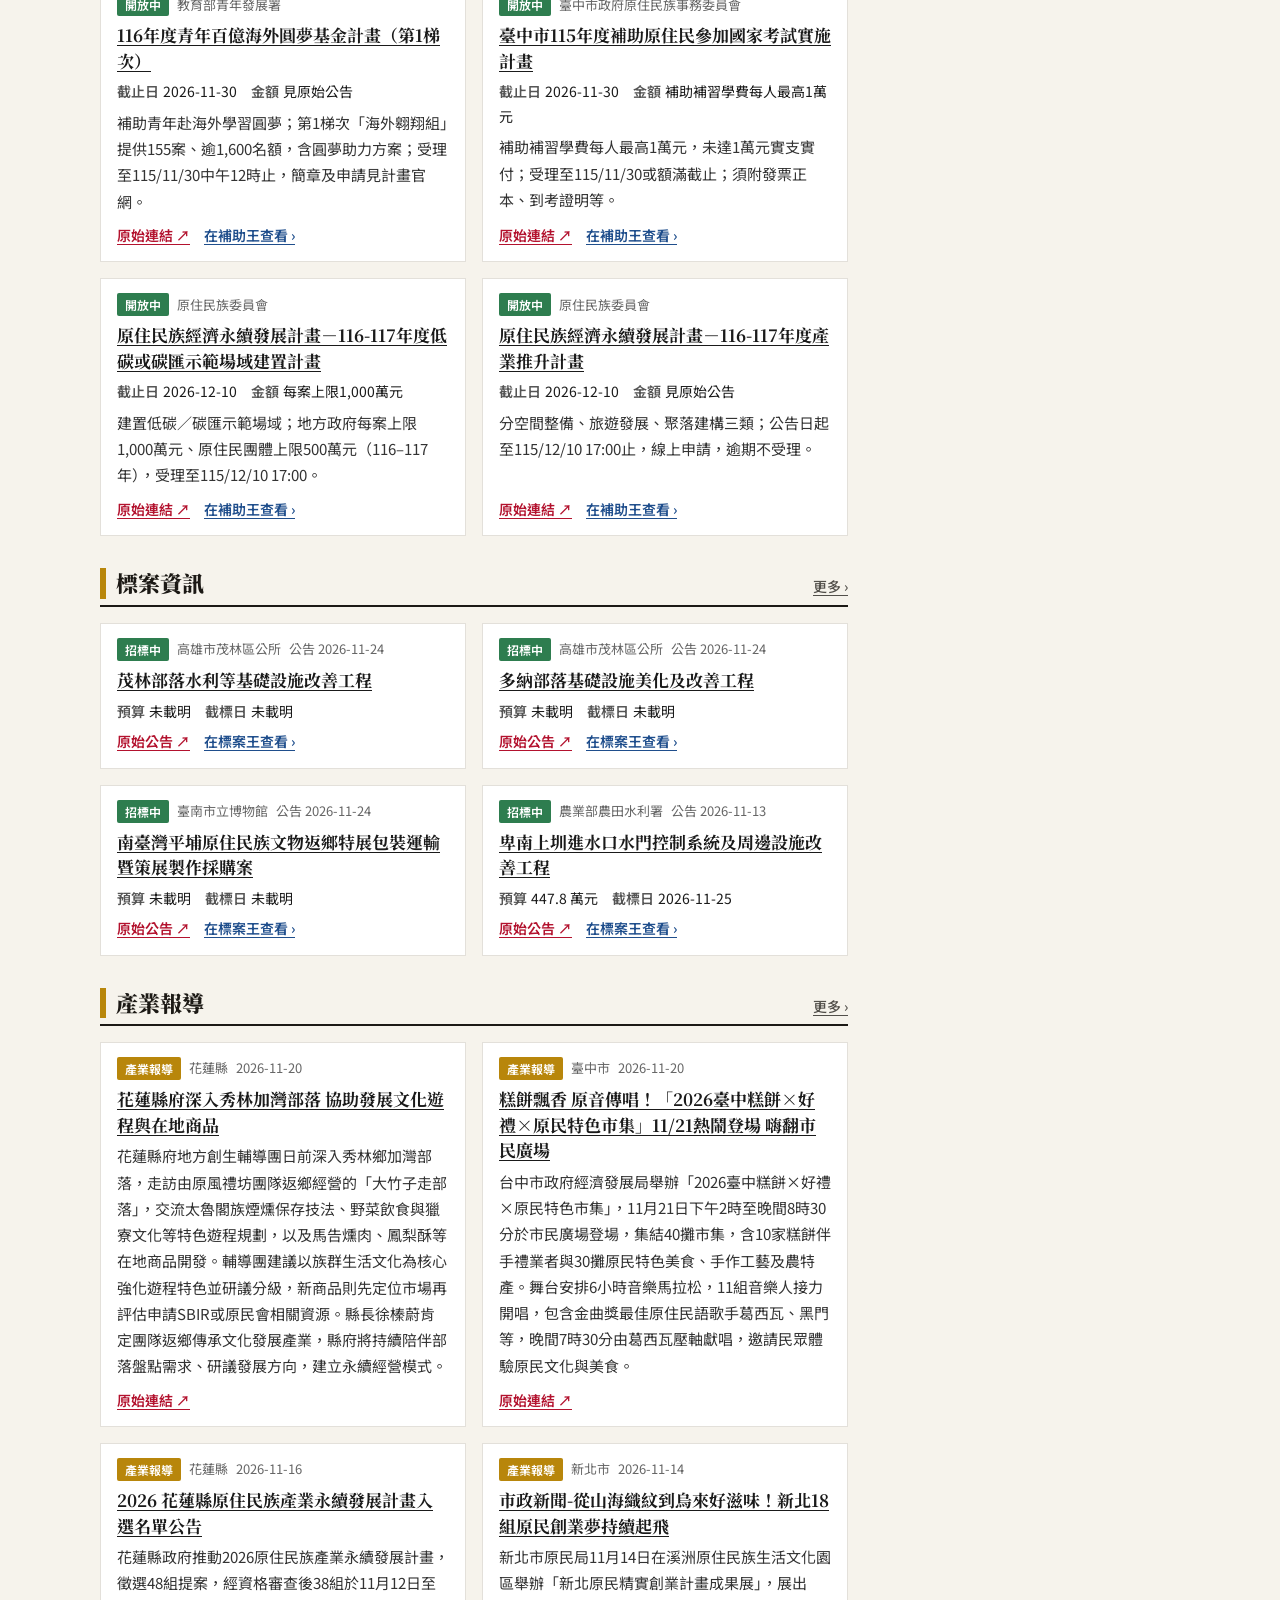
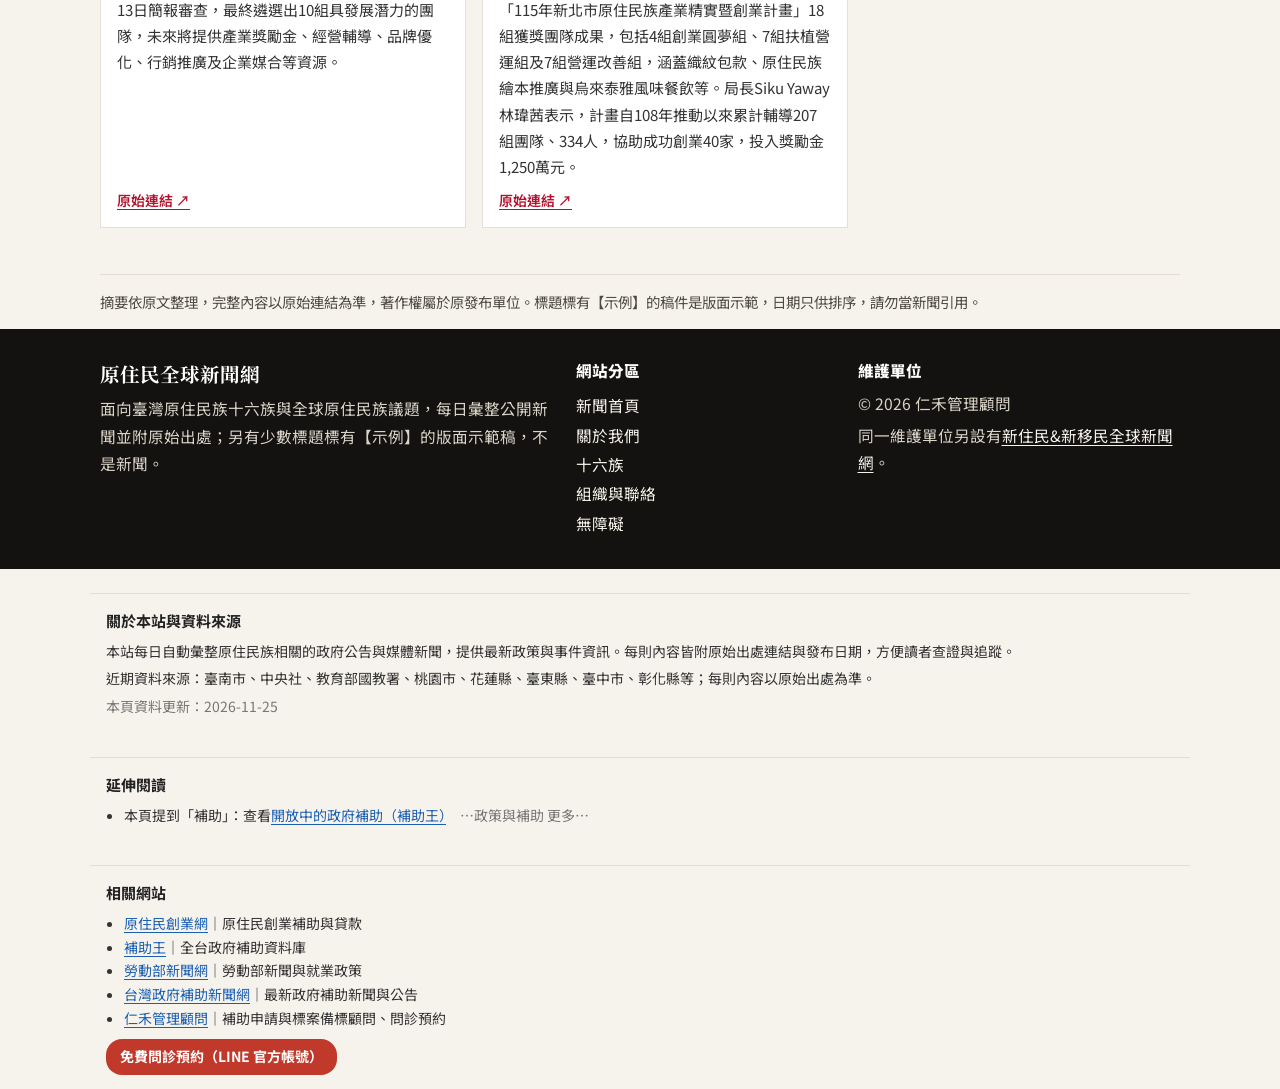
==== commit 505533ba: "新聞更新 2026-11-25 05:23" ====
--- a/index.html
+++ b/index.html
@@ -105,6 +105,6 @@
 <script src="data.js"></script>
 <script src="common.js"></script>
 <script src="extras.js"></script><script src="extras-ui.js"></script><script src="app.js"></script>
-<!--MX:about--><section class="mx-box mx-about" id="about-data" aria-label="關於本站與資料來源"><h2>關於本站與資料來源</h2><p style="margin:0">本站每日自動彙整原住民族相關的政府公告與媒體新聞，提供最新政策與事件資訊。每則內容皆附原始出處連結與發布日期，方便讀者查證與追蹤。</p><p style="margin:4px 0 0">近期資料來源：臺南市、中央社、教育部國教署、桃園市、花蓮縣、臺東縣、臺中市、彰化縣等；每則內容以原始出處為準。</p><p style="margin:4px 0 0;color:#777">本頁資料更新：2026-11-24</p></section><!--/MX:about--><!--MX:context--><section class="mx-box mx-context" aria-label="延伸閱讀"><h2>延伸閱讀</h2><ul><li>本頁提到「補助」：查看<a href="https://www.subsidyking.tw/">開放中的政府補助（補助王）</a><span style="color:#777">　…政策與補助 更多…</span></li></ul></section><!--/MX:context--><!--MX:footer--><style>.mx-box{max-width:1100px;margin:24px auto 0;padding:14px 16px;box-sizing:border-box;font-size:14px;line-height:1.7;color:#333;border-top:1px solid #ddd}.mx-box h2{font-size:15px;margin:0 0 6px;color:#222}.mx-box ul{margin:0;padding-left:18px}.mx-box a{color:#1a5fb4}.mx-cta{display:inline-block;margin-top:8px;padding:6px 14px;background:#c0392b;color:#fff!important;border-radius:16px;text-decoration:none;font-weight:bold}.mx-fab{position:fixed;right:14px;bottom:16px;z-index:9990;padding:10px 16px;background:#c0392b;color:#fff!important;border-radius:22px;box-shadow:0 2px 8px rgba(0,0,0,.25);text-decoration:none;font-weight:bold;font-size:15px}@media (max-width:860px){body{padding-bottom:96px}.geo-sum{padding-bottom:20px}.mx-fab{bottom:12px;right:12px}}@media print{.mx-fab{display:none}}</style><aside class="mx-box mx-related" aria-label="相關網站"><h2>相關網站</h2><ul><li><a href="https://web16.subsidyking.tw/">原住民創業網</a>｜原住民創業補助與貸款</li><li><a href="https://www.subsidyking.tw/">補助王</a>｜全台政府補助資料庫</li><li><a href="https://web10.subsidyking.tw/">勞動部新聞網</a>｜勞動部新聞與就業政策</li><li><a href="https://news.subsidyking.tw/">台灣政府補助新聞網</a>｜最新政府補助新聞與公告</li><li><a href="https://web18.subsidyking.tw/?utm_source=web3.subsidyking.tw&utm_medium=matrix">仁禾管理顧問</a>｜補助申請與標案備標顧問、問診預約</li></ul><a class="mx-cta" href="https://line.me/R/ti/p/@891tcxhu" target="_blank" rel="noopener" onclick="if(window.gtag)gtag('event','click_consult',{site:'web3.subsidyking.tw'})">免費問診預約（LINE 官方帳號）</a></aside><!--/MX:footer-->
+<!--MX:about--><section class="mx-box mx-about" id="about-data" aria-label="關於本站與資料來源"><h2>關於本站與資料來源</h2><p style="margin:0">本站每日自動彙整原住民族相關的政府公告與媒體新聞，提供最新政策與事件資訊。每則內容皆附原始出處連結與發布日期，方便讀者查證與追蹤。</p><p style="margin:4px 0 0">近期資料來源：臺南市、中央社、教育部國教署、桃園市、花蓮縣、臺東縣、臺中市、彰化縣等；每則內容以原始出處為準。</p><p style="margin:4px 0 0;color:#777">本頁資料更新：2026-11-25</p></section><!--/MX:about--><!--MX:context--><section class="mx-box mx-context" aria-label="延伸閱讀"><h2>延伸閱讀</h2><ul><li>本頁提到「補助」：查看<a href="https://www.subsidyking.tw/">開放中的政府補助（補助王）</a><span style="color:#777">　…政策與補助 更多…</span></li></ul></section><!--/MX:context--><!--MX:footer--><style>.mx-box{max-width:1100px;margin:24px auto 0;padding:14px 16px;box-sizing:border-box;font-size:14px;line-height:1.7;color:#333;border-top:1px solid #ddd}.mx-box h2{font-size:15px;margin:0 0 6px;color:#222}.mx-box ul{margin:0;padding-left:18px}.mx-box a{color:#1a5fb4}.mx-cta{display:inline-block;margin-top:8px;padding:6px 14px;background:#c0392b;color:#fff!important;border-radius:16px;text-decoration:none;font-weight:bold}.mx-fab{position:fixed;right:14px;bottom:16px;z-index:9990;padding:10px 16px;background:#c0392b;color:#fff!important;border-radius:22px;box-shadow:0 2px 8px rgba(0,0,0,.25);text-decoration:none;font-weight:bold;font-size:15px}@media (max-width:860px){body{padding-bottom:96px}.geo-sum{padding-bottom:20px}.mx-fab{bottom:12px;right:12px}}@media print{.mx-fab{display:none}}</style><aside class="mx-box mx-related" aria-label="相關網站"><h2>相關網站</h2><ul><li><a href="https://web16.subsidyking.tw/">原住民創業網</a>｜原住民創業補助與貸款</li><li><a href="https://www.subsidyking.tw/">補助王</a>｜全台政府補助資料庫</li><li><a href="https://web10.subsidyking.tw/">勞動部新聞網</a>｜勞動部新聞與就業政策</li><li><a href="https://news.subsidyking.tw/">台灣政府補助新聞網</a>｜最新政府補助新聞與公告</li><li><a href="https://web18.subsidyking.tw/?utm_source=web3.subsidyking.tw&utm_medium=matrix">仁禾管理顧問</a>｜補助申請與標案備標顧問、問診預約</li></ul><a class="mx-cta" href="https://line.me/R/ti/p/@891tcxhu" target="_blank" rel="noopener" onclick="if(window.gtag)gtag('event','click_consult',{site:'web3.subsidyking.tw'})">免費問診預約（LINE 官方帳號）</a></aside><!--/MX:footer-->
 </body>
 </html>
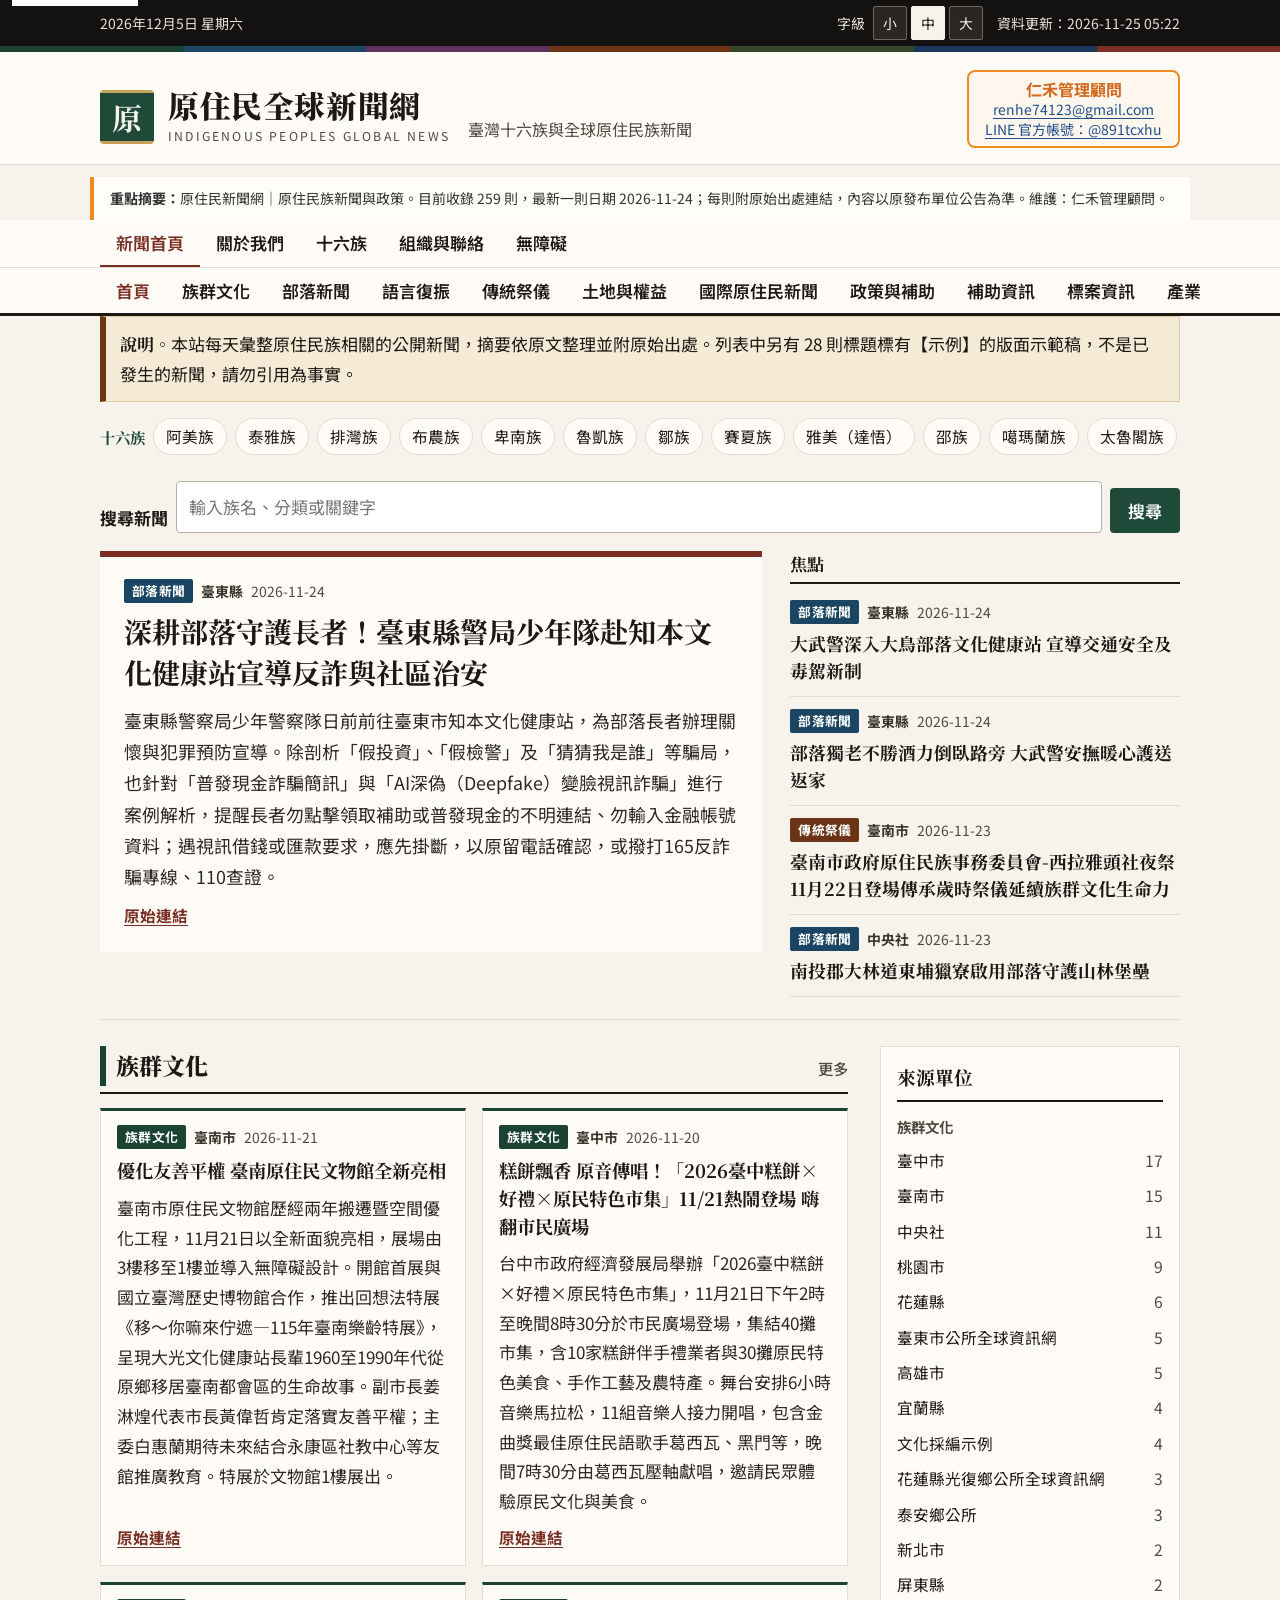
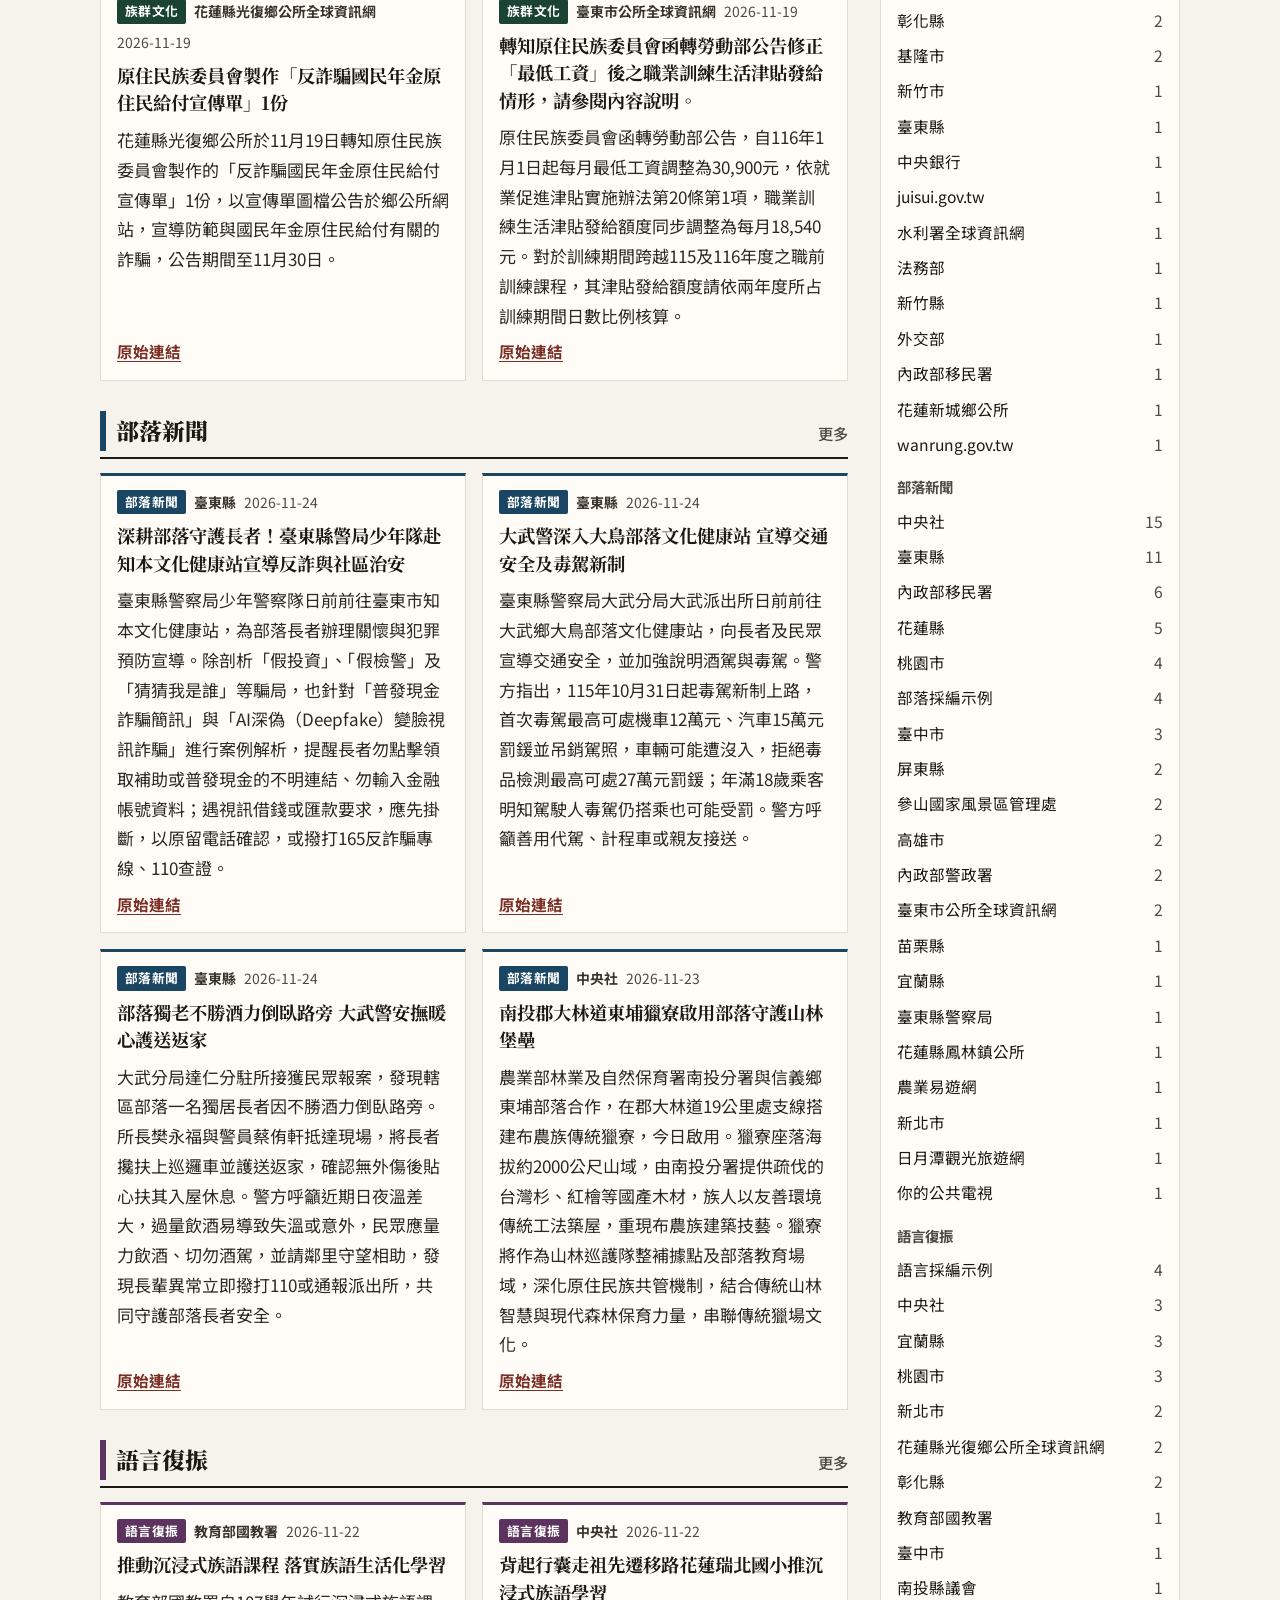
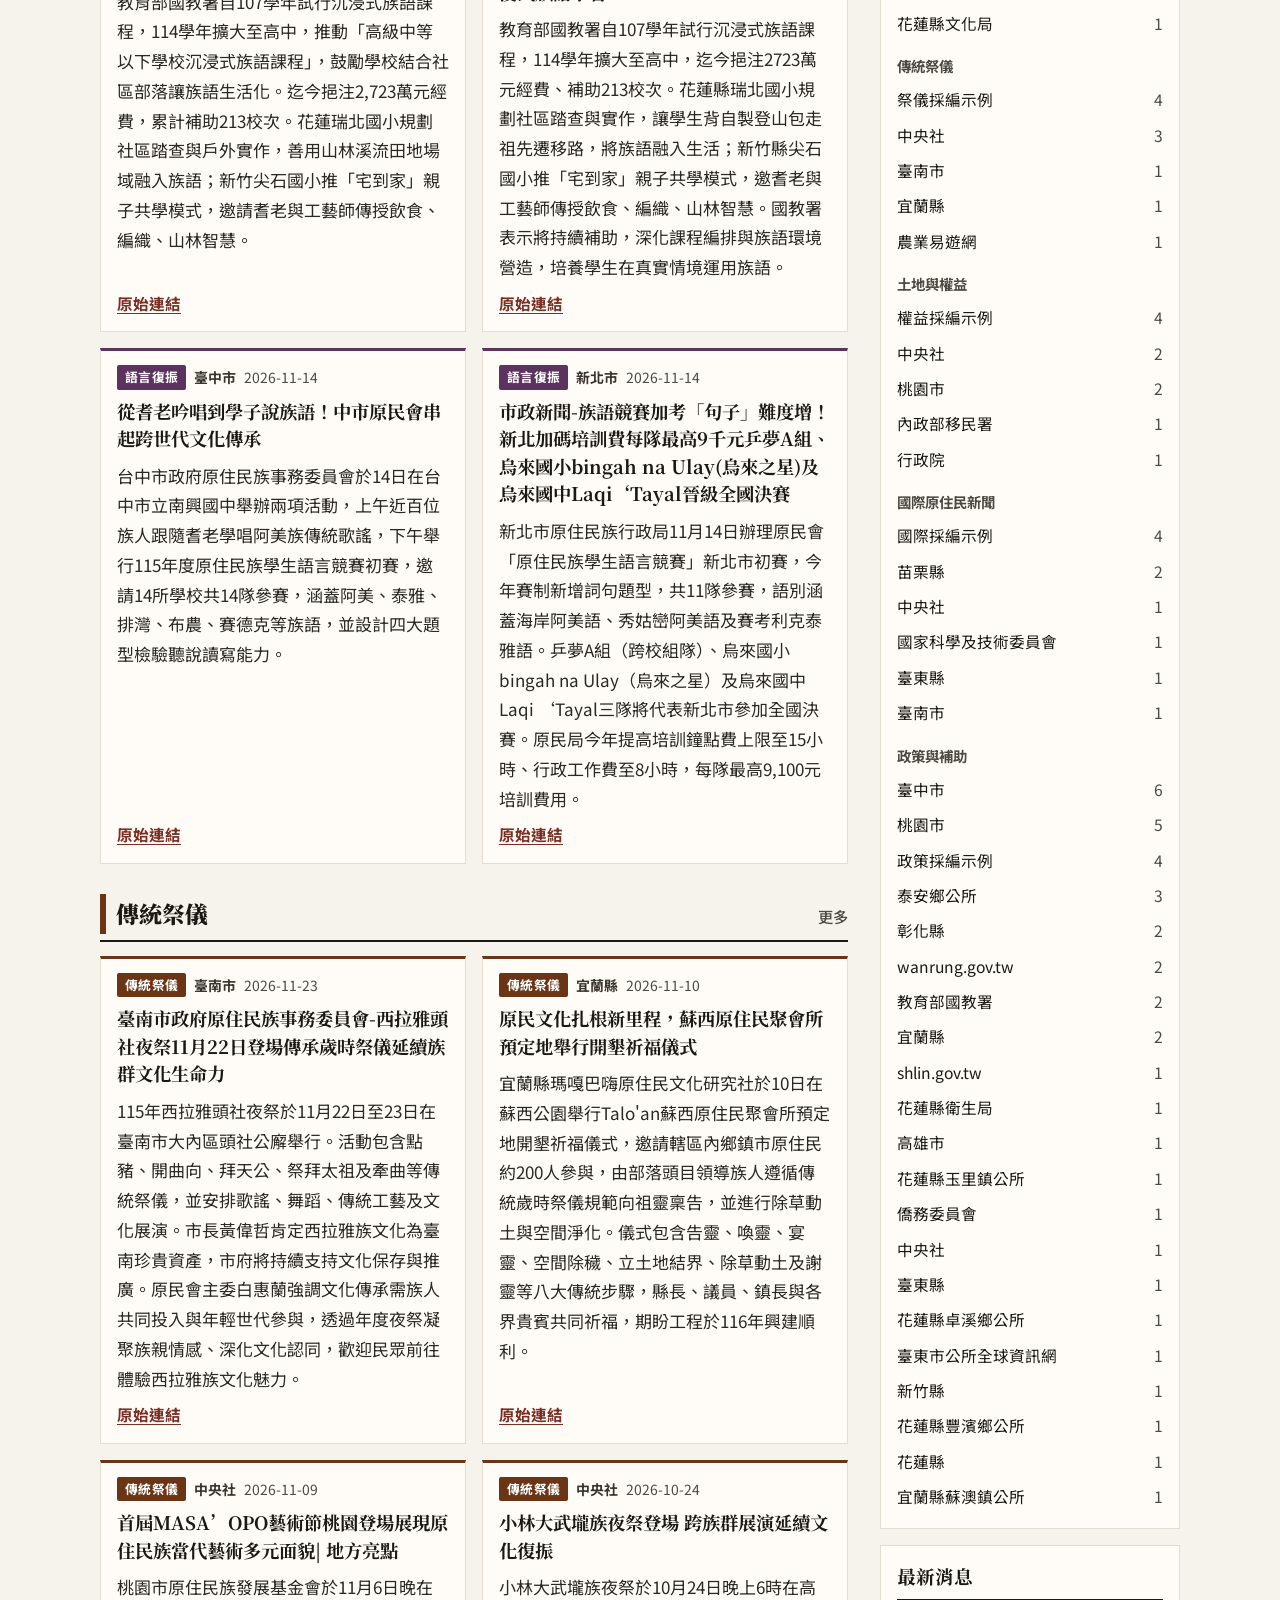
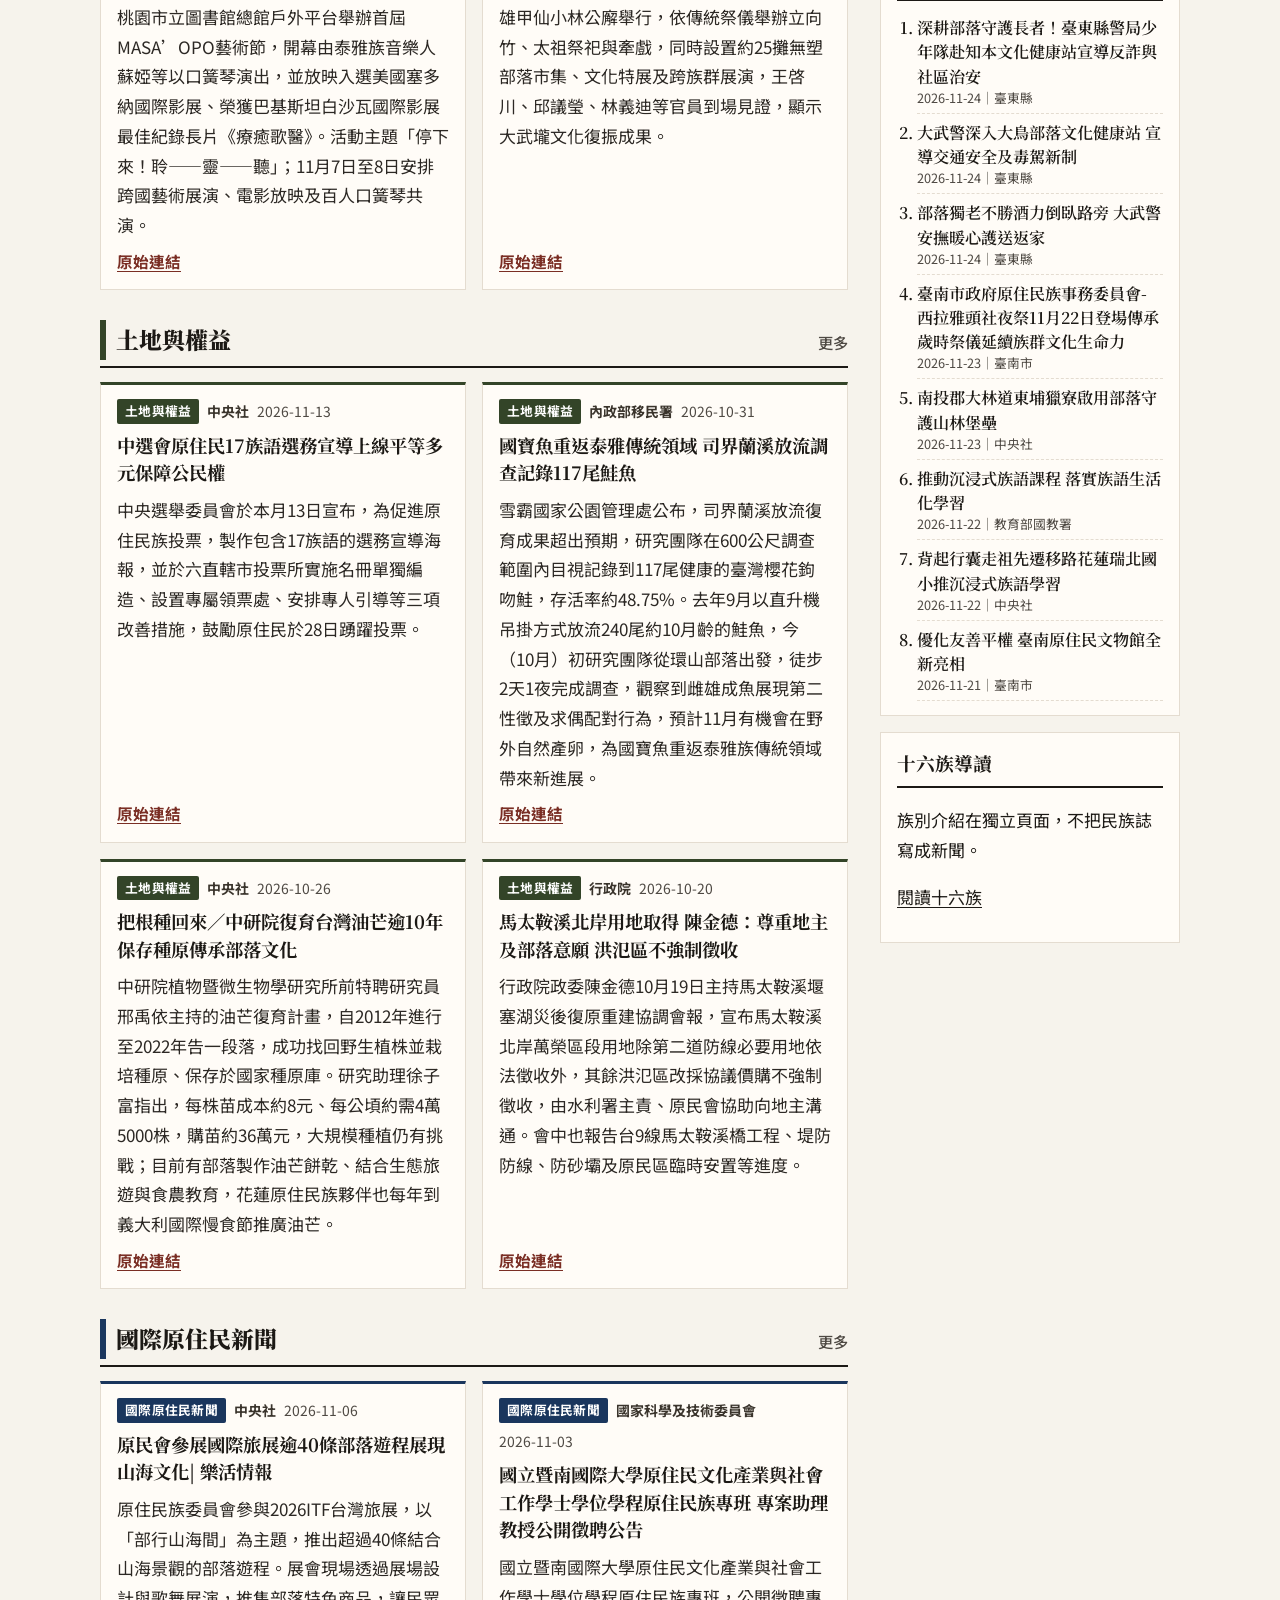
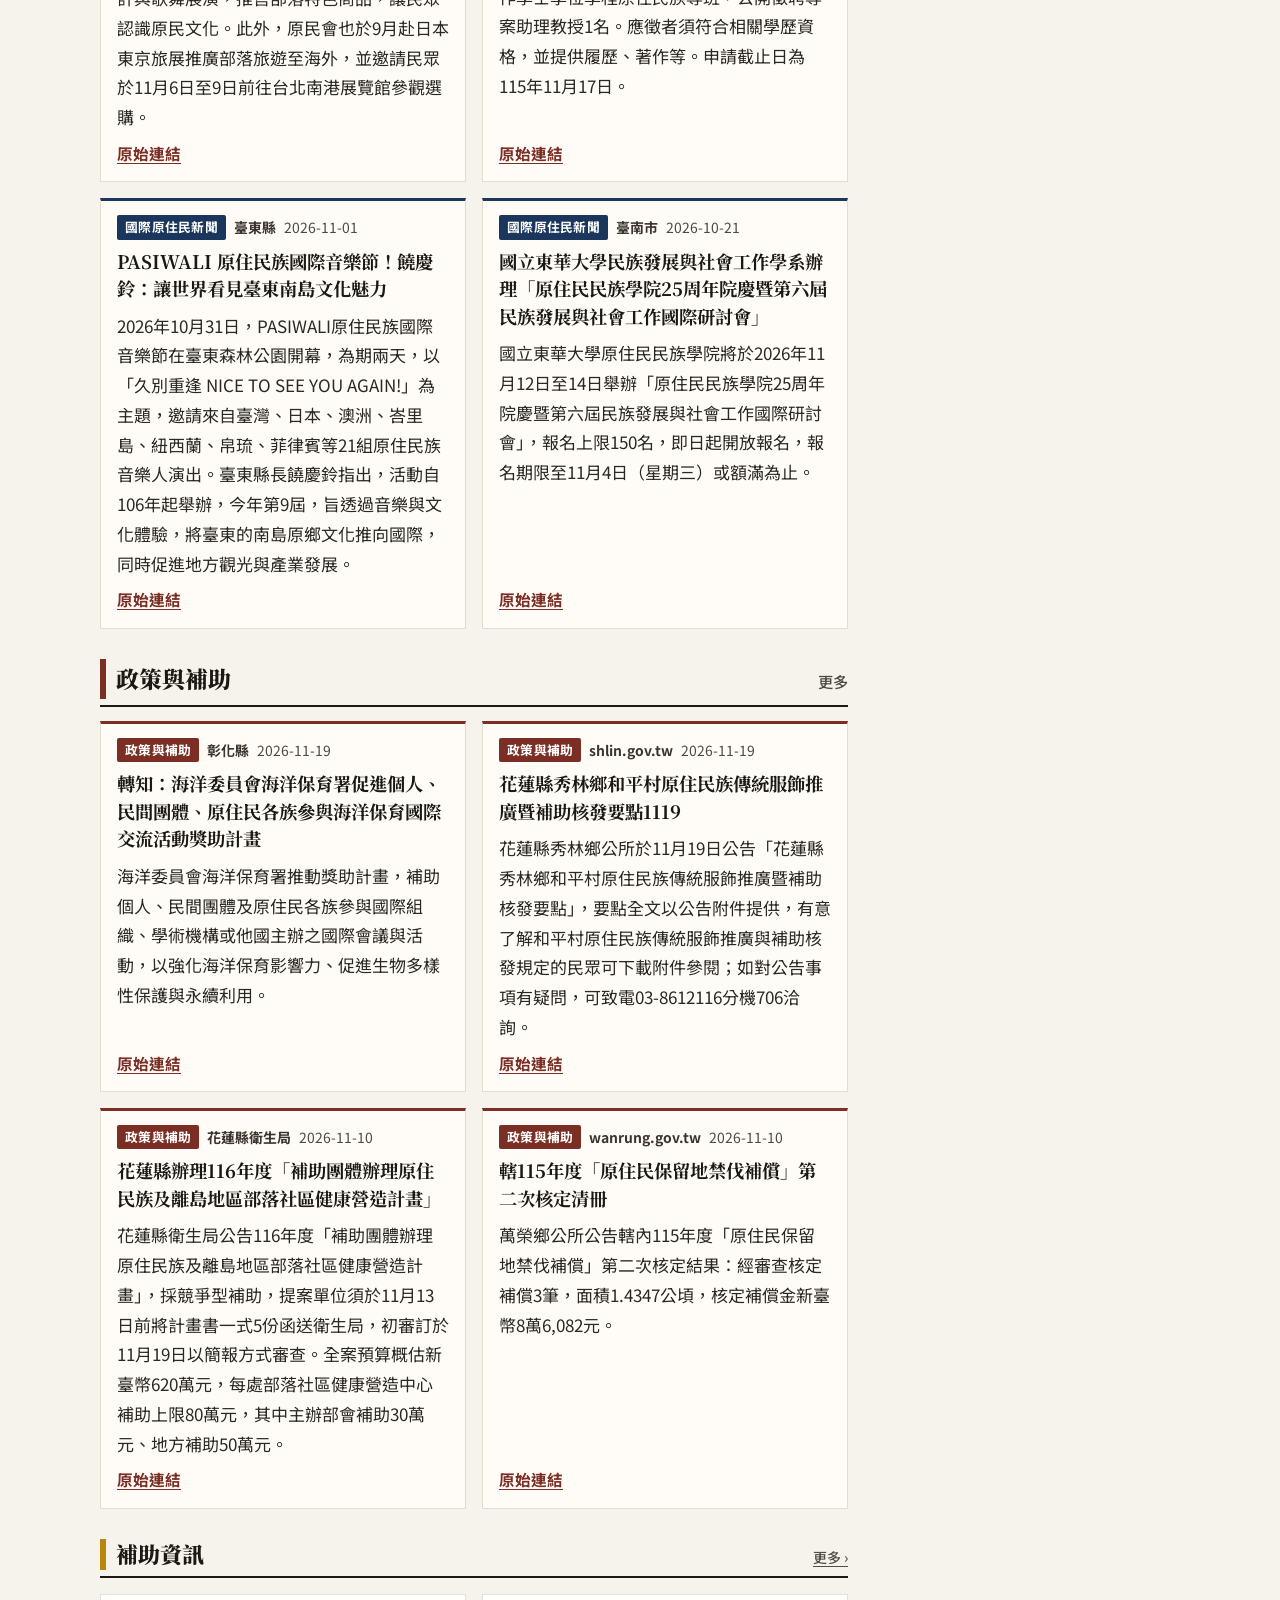
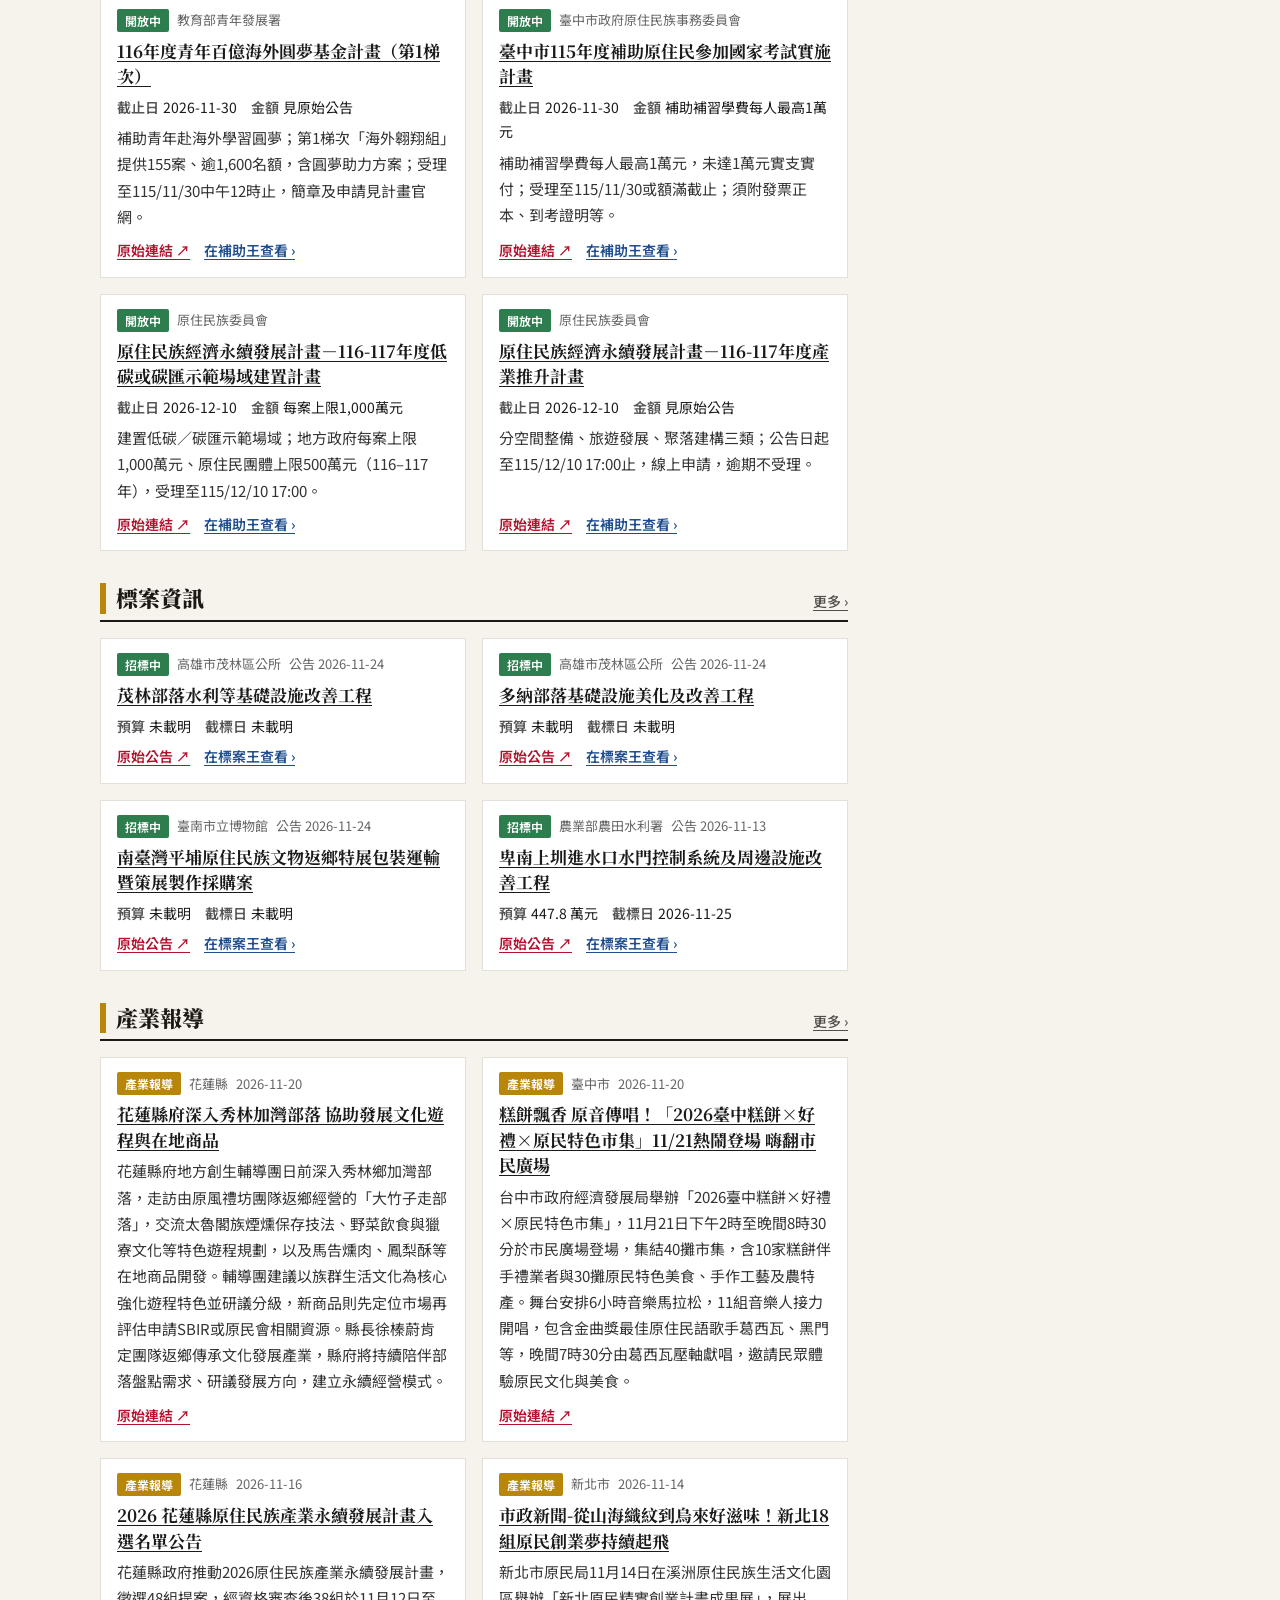
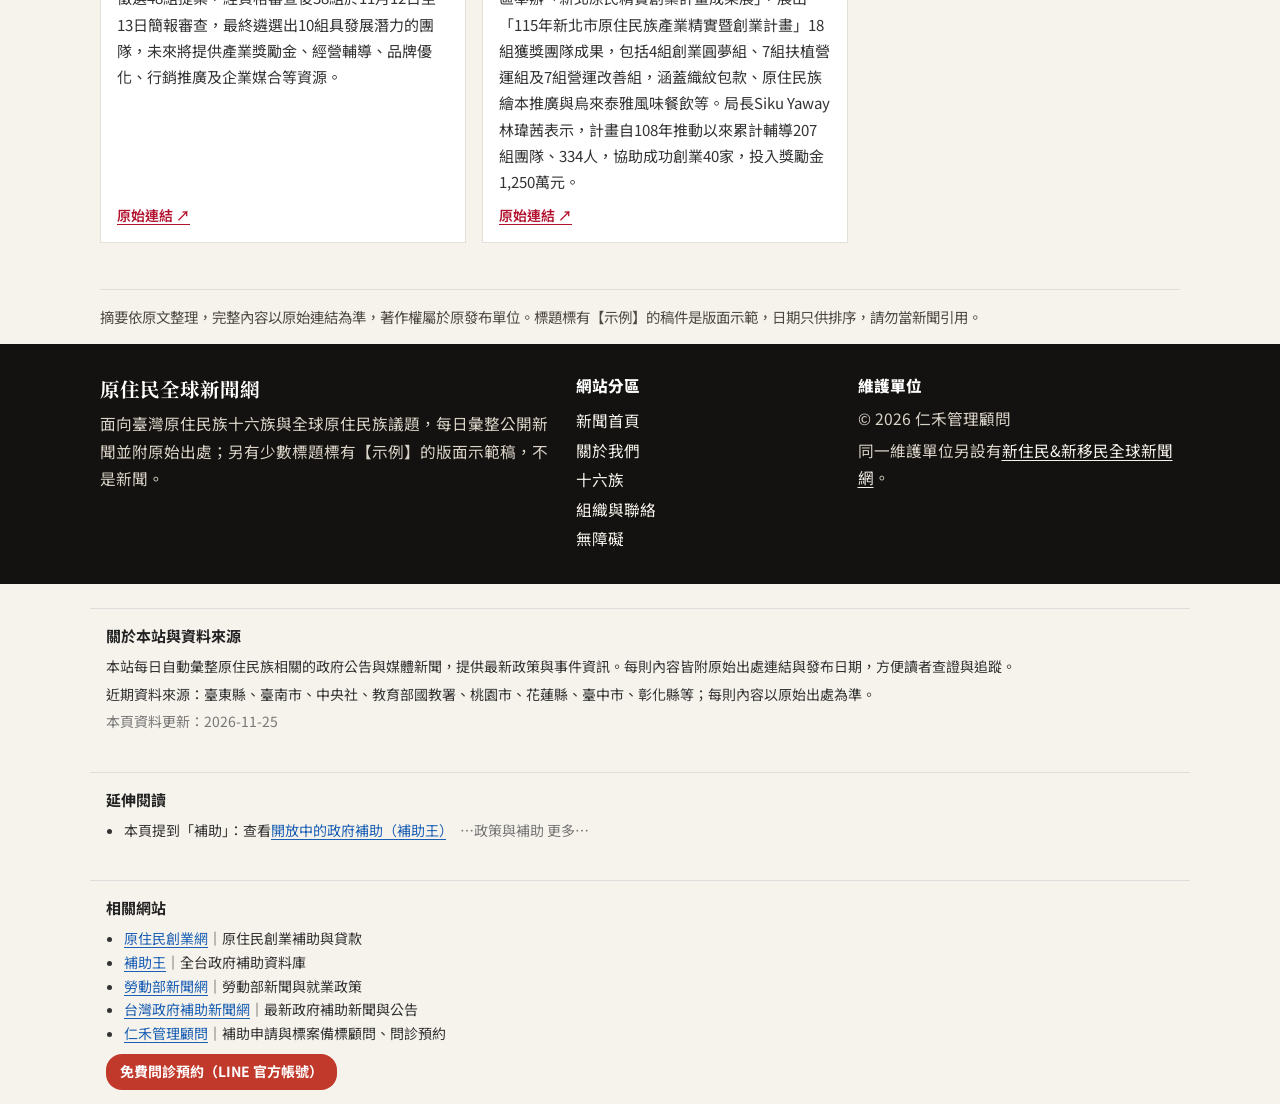
==== commit 422b9679: "新聞更新 2026-11-25 05:25" ====
--- a/index.html
+++ b/index.html
@@ -28,7 +28,7 @@
 <a class="skip" href="#content">跳至主要內容</a>
 <div class="topbar"><div class="wrap"><span id="today">日期載入中</span><span class="tools"><span class="fs" role="group" aria-label="字級"><span class="fs-label">字級</span><button type="button" data-fs-set="sm" aria-pressed="false">小</button><button type="button" data-fs-set="md" aria-pressed="true">中</button><button type="button" data-fs-set="lg" aria-pressed="false">大</button></span><span id="upd">每日更新</span></span></div></div>
 <div class="bands" aria-hidden="true"><i></i><i></i><i></i><i></i><i></i><i></i><i></i></div>
-<header class="masthead"><div class="wrap"><div class="rhad"><b>仁禾管理顧問</b><a href="mailto:renhe74123@gmail.com">renhe74123@gmail.com</a><a href="https://line.me/R/ti/p/@891tcxhu" target="_blank" rel="noopener">LINE 官方帳號：@891tcxhu</a></div><a href="index.html" class="brand"><span class="mark" aria-hidden="true">原</span><div><h1 class="brand-h1">原住民全球新聞網</h1><small>INDIGENOUS PEOPLES GLOBAL NEWS</small></div></a><p class="tagline">臺灣十六族與全球原住民族新聞</p></div></header><!--MX:geosum--><section class="geo-sum mx-geosum" aria-label="重點摘要" style="max-width:1100px;margin:12px auto 0;padding:10px 16px;background:#fffdf7;border-left:4px solid #f08a24;font-size:14px;line-height:1.7;color:#333;box-sizing:border-box"><b>重點摘要：</b>原住民新聞網｜原住民族新聞與政策。目前收錄 256 則，最新一則日期 2026-11-23；每則附原始出處連結，內容以原發布單位公告為準。維護：仁禾管理顧問。</section><!--/MX:geosum--><div class="rhm"><b>仁禾管理顧問</b><br><a href="mailto:renhe74123@gmail.com">renhe74123@gmail.com</a><br><a href="https://line.me/R/ti/p/@891tcxhu" target="_blank" rel="noopener">LINE 官方帳號：@891tcxhu</a></div>
+<header class="masthead"><div class="wrap"><div class="rhad"><b>仁禾管理顧問</b><a href="mailto:renhe74123@gmail.com">renhe74123@gmail.com</a><a href="https://line.me/R/ti/p/@891tcxhu" target="_blank" rel="noopener">LINE 官方帳號：@891tcxhu</a></div><a href="index.html" class="brand"><span class="mark" aria-hidden="true">原</span><div><h1 class="brand-h1">原住民全球新聞網</h1><small>INDIGENOUS PEOPLES GLOBAL NEWS</small></div></a><p class="tagline">臺灣十六族與全球原住民族新聞</p></div></header><!--MX:geosum--><section class="geo-sum mx-geosum" aria-label="重點摘要" style="max-width:1100px;margin:12px auto 0;padding:10px 16px;background:#fffdf7;border-left:4px solid #f08a24;font-size:14px;line-height:1.7;color:#333;box-sizing:border-box"><b>重點摘要：</b>原住民新聞網｜原住民族新聞與政策。目前收錄 259 則，最新一則日期 2026-11-24；每則附原始出處連結，內容以原發布單位公告為準。維護：仁禾管理顧問。</section><!--/MX:geosum--><div class="rhm"><b>仁禾管理顧問</b><br><a href="mailto:renhe74123@gmail.com">renhe74123@gmail.com</a><br><a href="https://line.me/R/ti/p/@891tcxhu" target="_blank" rel="noopener">LINE 官方帳號：@891tcxhu</a></div>
 <nav class="utilnav" aria-label="網站分區"><div class="wrap">
 <a href="index.html" data-nav="home">新聞首頁</a>
 <a href="about.html" data-nav="about">關於我們</a>
@@ -105,6 +105,6 @@
 <script src="data.js"></script>
 <script src="common.js"></script>
 <script src="extras.js"></script><script src="extras-ui.js"></script><script src="app.js"></script>
-<!--MX:about--><section class="mx-box mx-about" id="about-data" aria-label="關於本站與資料來源"><h2>關於本站與資料來源</h2><p style="margin:0">本站每日自動彙整原住民族相關的政府公告與媒體新聞，提供最新政策與事件資訊。每則內容皆附原始出處連結與發布日期，方便讀者查證與追蹤。</p><p style="margin:4px 0 0">近期資料來源：臺南市、中央社、教育部國教署、桃園市、花蓮縣、臺東縣、臺中市、彰化縣等；每則內容以原始出處為準。</p><p style="margin:4px 0 0;color:#777">本頁資料更新：2026-11-25</p></section><!--/MX:about--><!--MX:context--><section class="mx-box mx-context" aria-label="延伸閱讀"><h2>延伸閱讀</h2><ul><li>本頁提到「補助」：查看<a href="https://www.subsidyking.tw/">開放中的政府補助（補助王）</a><span style="color:#777">　…政策與補助 更多…</span></li></ul></section><!--/MX:context--><!--MX:footer--><style>.mx-box{max-width:1100px;margin:24px auto 0;padding:14px 16px;box-sizing:border-box;font-size:14px;line-height:1.7;color:#333;border-top:1px solid #ddd}.mx-box h2{font-size:15px;margin:0 0 6px;color:#222}.mx-box ul{margin:0;padding-left:18px}.mx-box a{color:#1a5fb4}.mx-cta{display:inline-block;margin-top:8px;padding:6px 14px;background:#c0392b;color:#fff!important;border-radius:16px;text-decoration:none;font-weight:bold}.mx-fab{position:fixed;right:14px;bottom:16px;z-index:9990;padding:10px 16px;background:#c0392b;color:#fff!important;border-radius:22px;box-shadow:0 2px 8px rgba(0,0,0,.25);text-decoration:none;font-weight:bold;font-size:15px}@media (max-width:860px){body{padding-bottom:96px}.geo-sum{padding-bottom:20px}.mx-fab{bottom:12px;right:12px}}@media print{.mx-fab{display:none}}</style><aside class="mx-box mx-related" aria-label="相關網站"><h2>相關網站</h2><ul><li><a href="https://web16.subsidyking.tw/">原住民創業網</a>｜原住民創業補助與貸款</li><li><a href="https://www.subsidyking.tw/">補助王</a>｜全台政府補助資料庫</li><li><a href="https://web10.subsidyking.tw/">勞動部新聞網</a>｜勞動部新聞與就業政策</li><li><a href="https://news.subsidyking.tw/">台灣政府補助新聞網</a>｜最新政府補助新聞與公告</li><li><a href="https://web18.subsidyking.tw/?utm_source=web3.subsidyking.tw&utm_medium=matrix">仁禾管理顧問</a>｜補助申請與標案備標顧問、問診預約</li></ul><a class="mx-cta" href="https://line.me/R/ti/p/@891tcxhu" target="_blank" rel="noopener" onclick="if(window.gtag)gtag('event','click_consult',{site:'web3.subsidyking.tw'})">免費問診預約（LINE 官方帳號）</a></aside><!--/MX:footer-->
+<!--MX:about--><section class="mx-box mx-about" id="about-data" aria-label="關於本站與資料來源"><h2>關於本站與資料來源</h2><p style="margin:0">本站每日自動彙整原住民族相關的政府公告與媒體新聞，提供最新政策與事件資訊。每則內容皆附原始出處連結與發布日期，方便讀者查證與追蹤。</p><p style="margin:4px 0 0">近期資料來源：臺東縣、臺南市、中央社、教育部國教署、桃園市、花蓮縣、臺中市、彰化縣等；每則內容以原始出處為準。</p><p style="margin:4px 0 0;color:#777">本頁資料更新：2026-11-25</p></section><!--/MX:about--><!--MX:context--><section class="mx-box mx-context" aria-label="延伸閱讀"><h2>延伸閱讀</h2><ul><li>本頁提到「補助」：查看<a href="https://www.subsidyking.tw/">開放中的政府補助（補助王）</a><span style="color:#777">　…政策與補助 更多…</span></li></ul></section><!--/MX:context--><!--MX:footer--><style>.mx-box{max-width:1100px;margin:24px auto 0;padding:14px 16px;box-sizing:border-box;font-size:14px;line-height:1.7;color:#333;border-top:1px solid #ddd}.mx-box h2{font-size:15px;margin:0 0 6px;color:#222}.mx-box ul{margin:0;padding-left:18px}.mx-box a{color:#1a5fb4}.mx-cta{display:inline-block;margin-top:8px;padding:6px 14px;background:#c0392b;color:#fff!important;border-radius:16px;text-decoration:none;font-weight:bold}.mx-fab{position:fixed;right:14px;bottom:16px;z-index:9990;padding:10px 16px;background:#c0392b;color:#fff!important;border-radius:22px;box-shadow:0 2px 8px rgba(0,0,0,.25);text-decoration:none;font-weight:bold;font-size:15px}@media (max-width:860px){body{padding-bottom:96px}.geo-sum{padding-bottom:20px}.mx-fab{bottom:12px;right:12px}}@media print{.mx-fab{display:none}}</style><aside class="mx-box mx-related" aria-label="相關網站"><h2>相關網站</h2><ul><li><a href="https://web16.subsidyking.tw/">原住民創業網</a>｜原住民創業補助與貸款</li><li><a href="https://www.subsidyking.tw/">補助王</a>｜全台政府補助資料庫</li><li><a href="https://web10.subsidyking.tw/">勞動部新聞網</a>｜勞動部新聞與就業政策</li><li><a href="https://news.subsidyking.tw/">台灣政府補助新聞網</a>｜最新政府補助新聞與公告</li><li><a href="https://web18.subsidyking.tw/?utm_source=web3.subsidyking.tw&utm_medium=matrix">仁禾管理顧問</a>｜補助申請與標案備標顧問、問診預約</li></ul><a class="mx-cta" href="https://line.me/R/ti/p/@891tcxhu" target="_blank" rel="noopener" onclick="if(window.gtag)gtag('event','click_consult',{site:'web3.subsidyking.tw'})">免費問診預約（LINE 官方帳號）</a></aside><!--/MX:footer-->
 </body>
 </html>
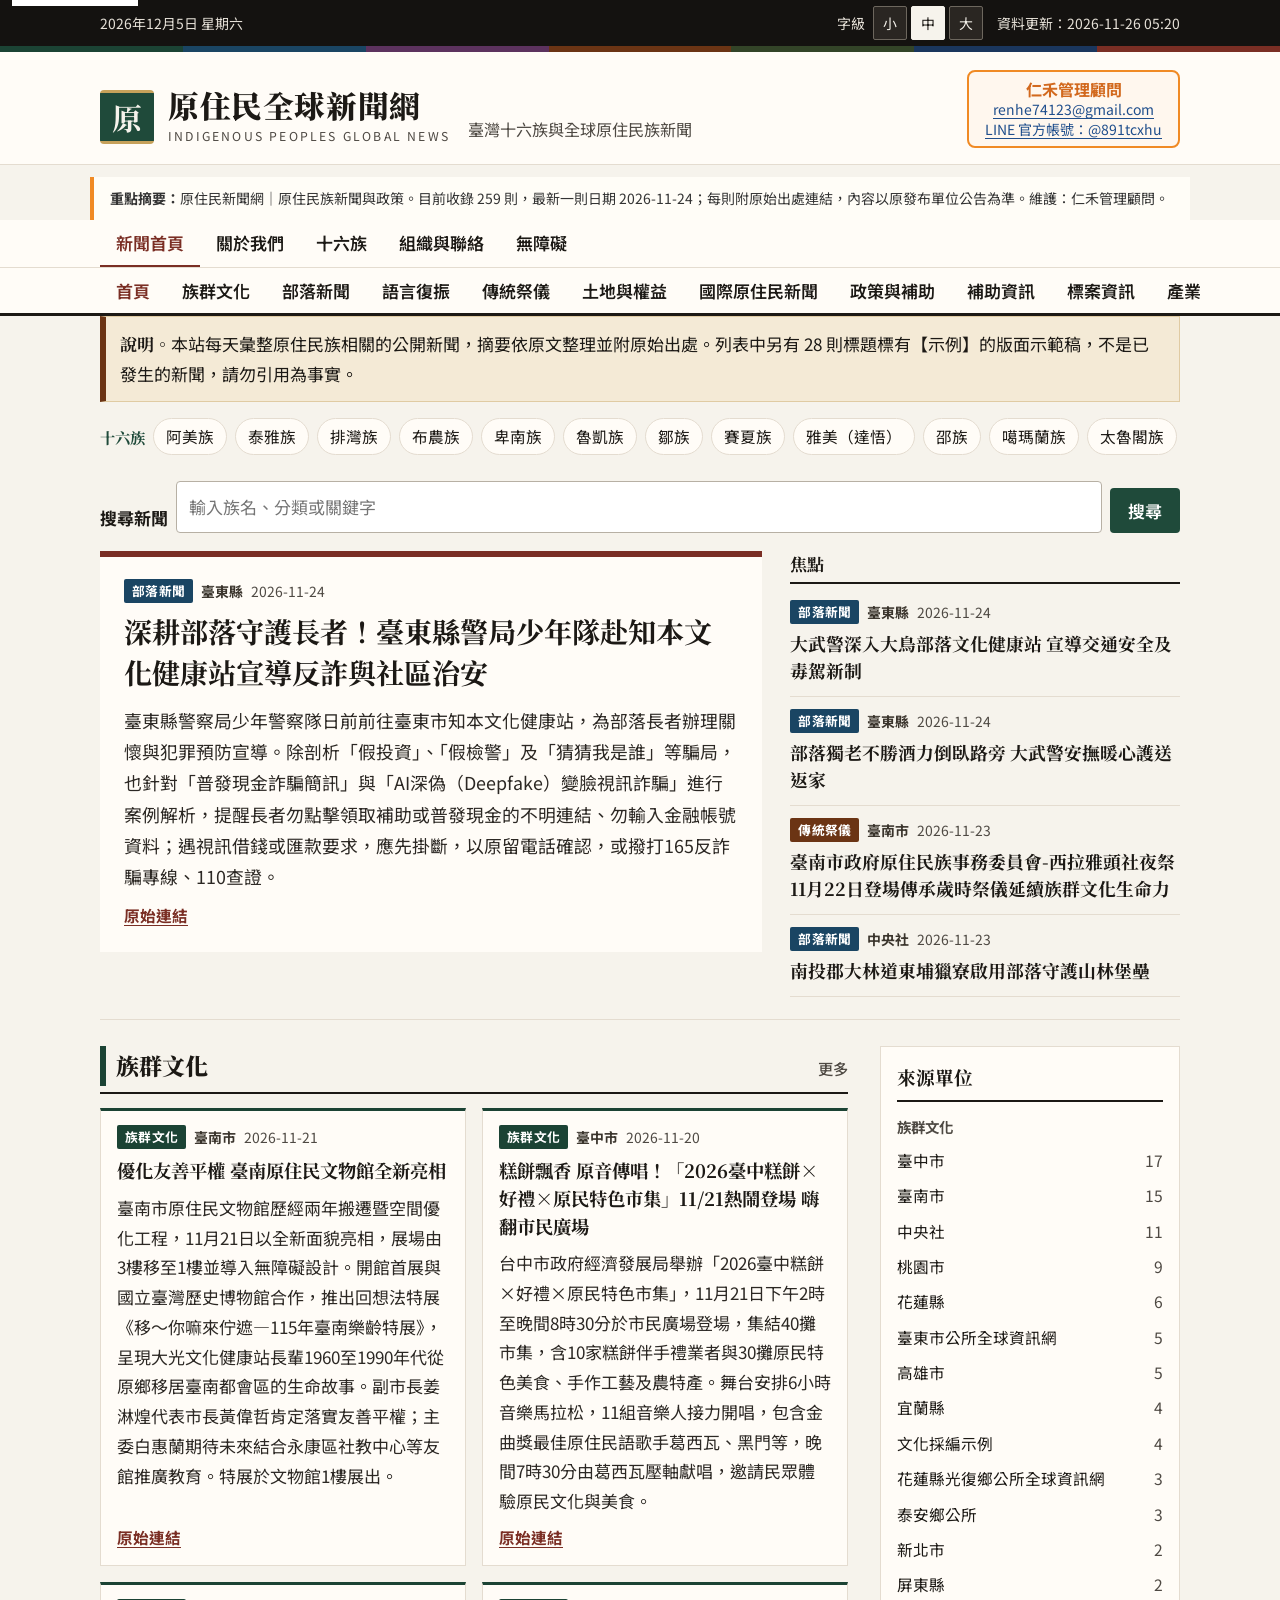
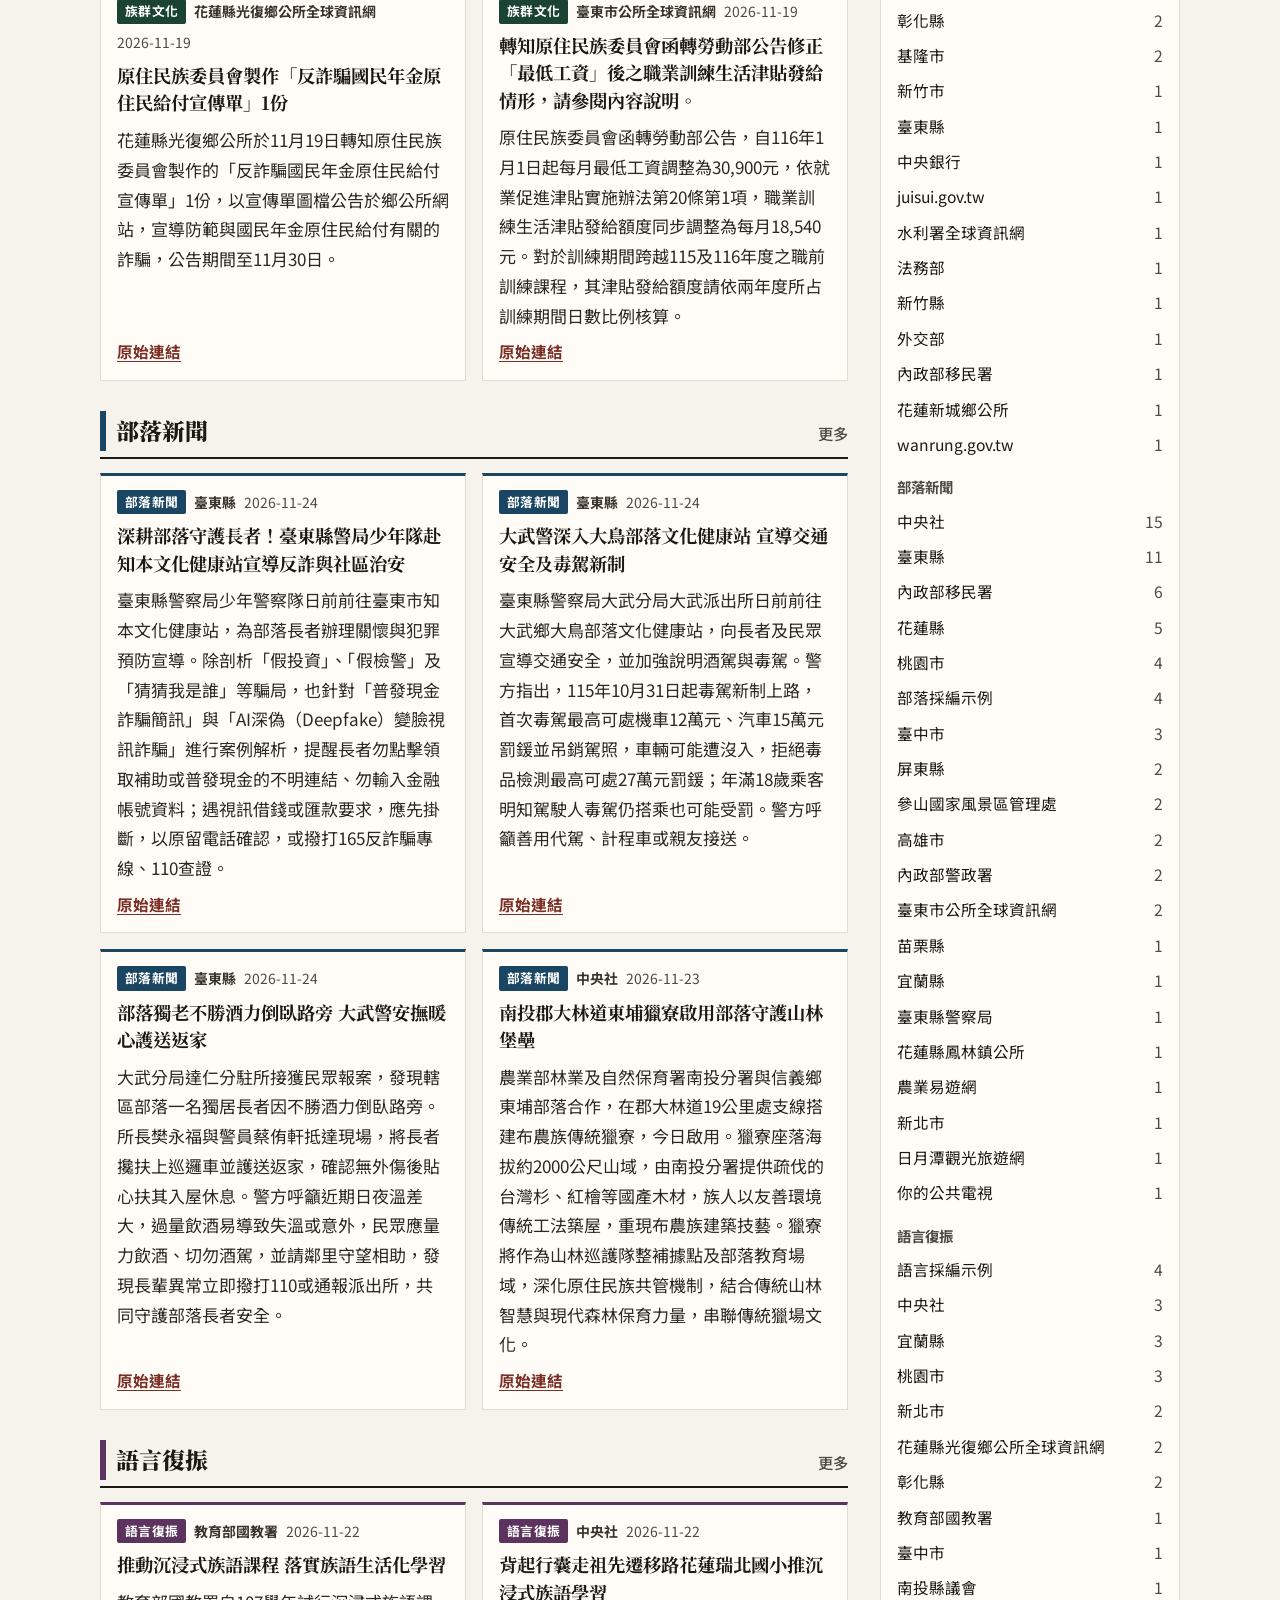
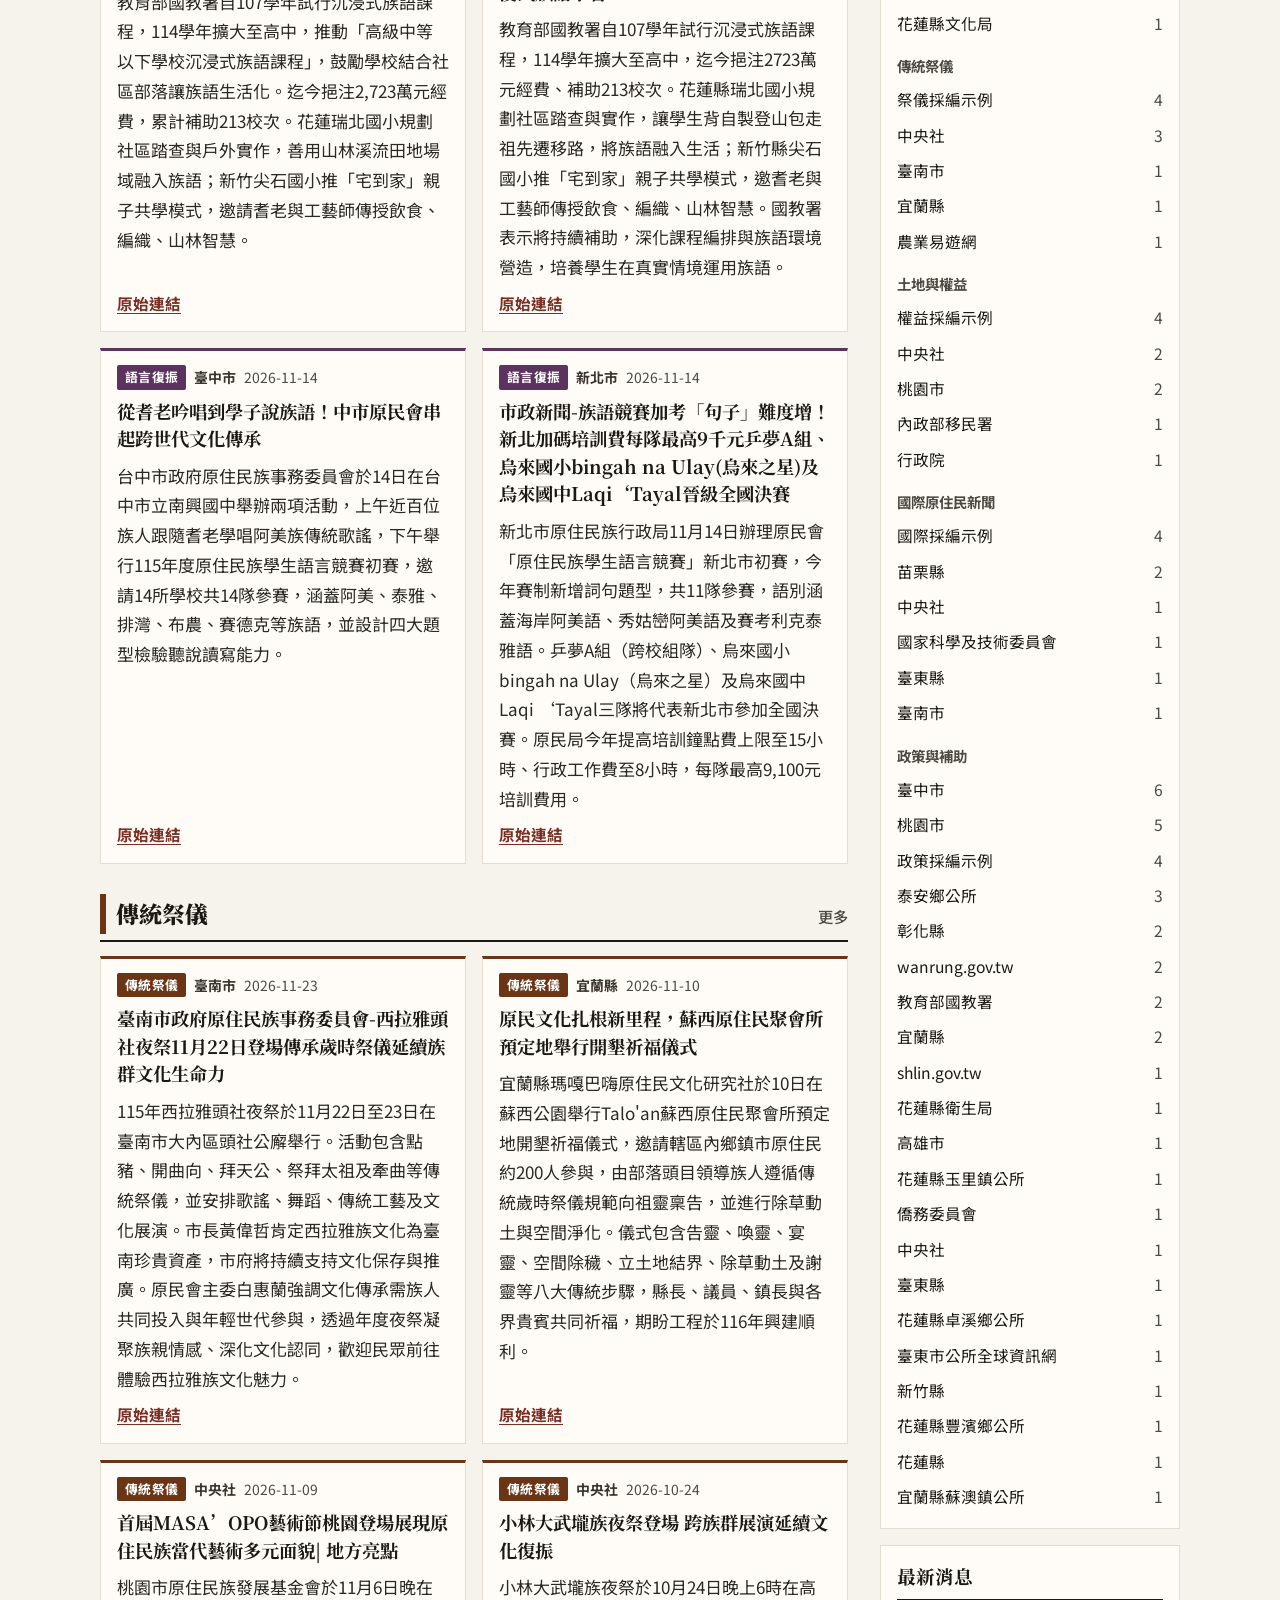
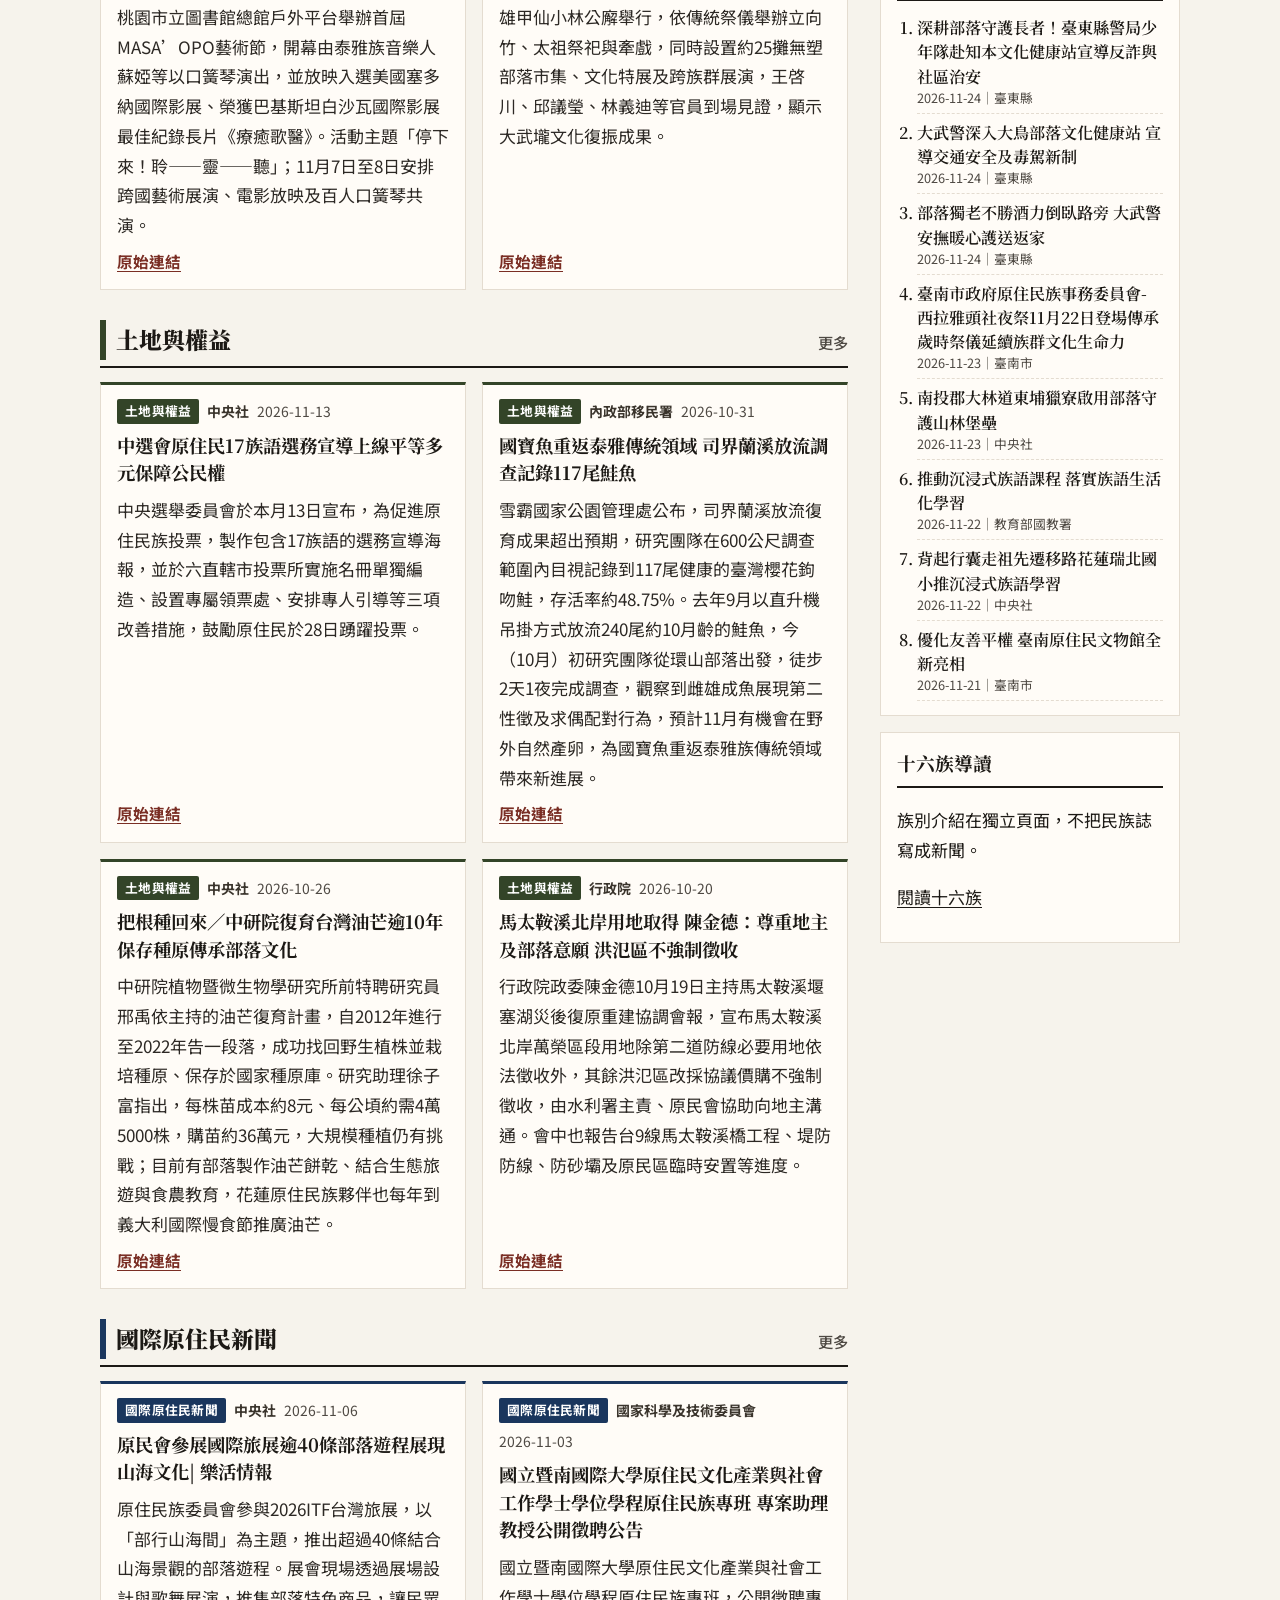
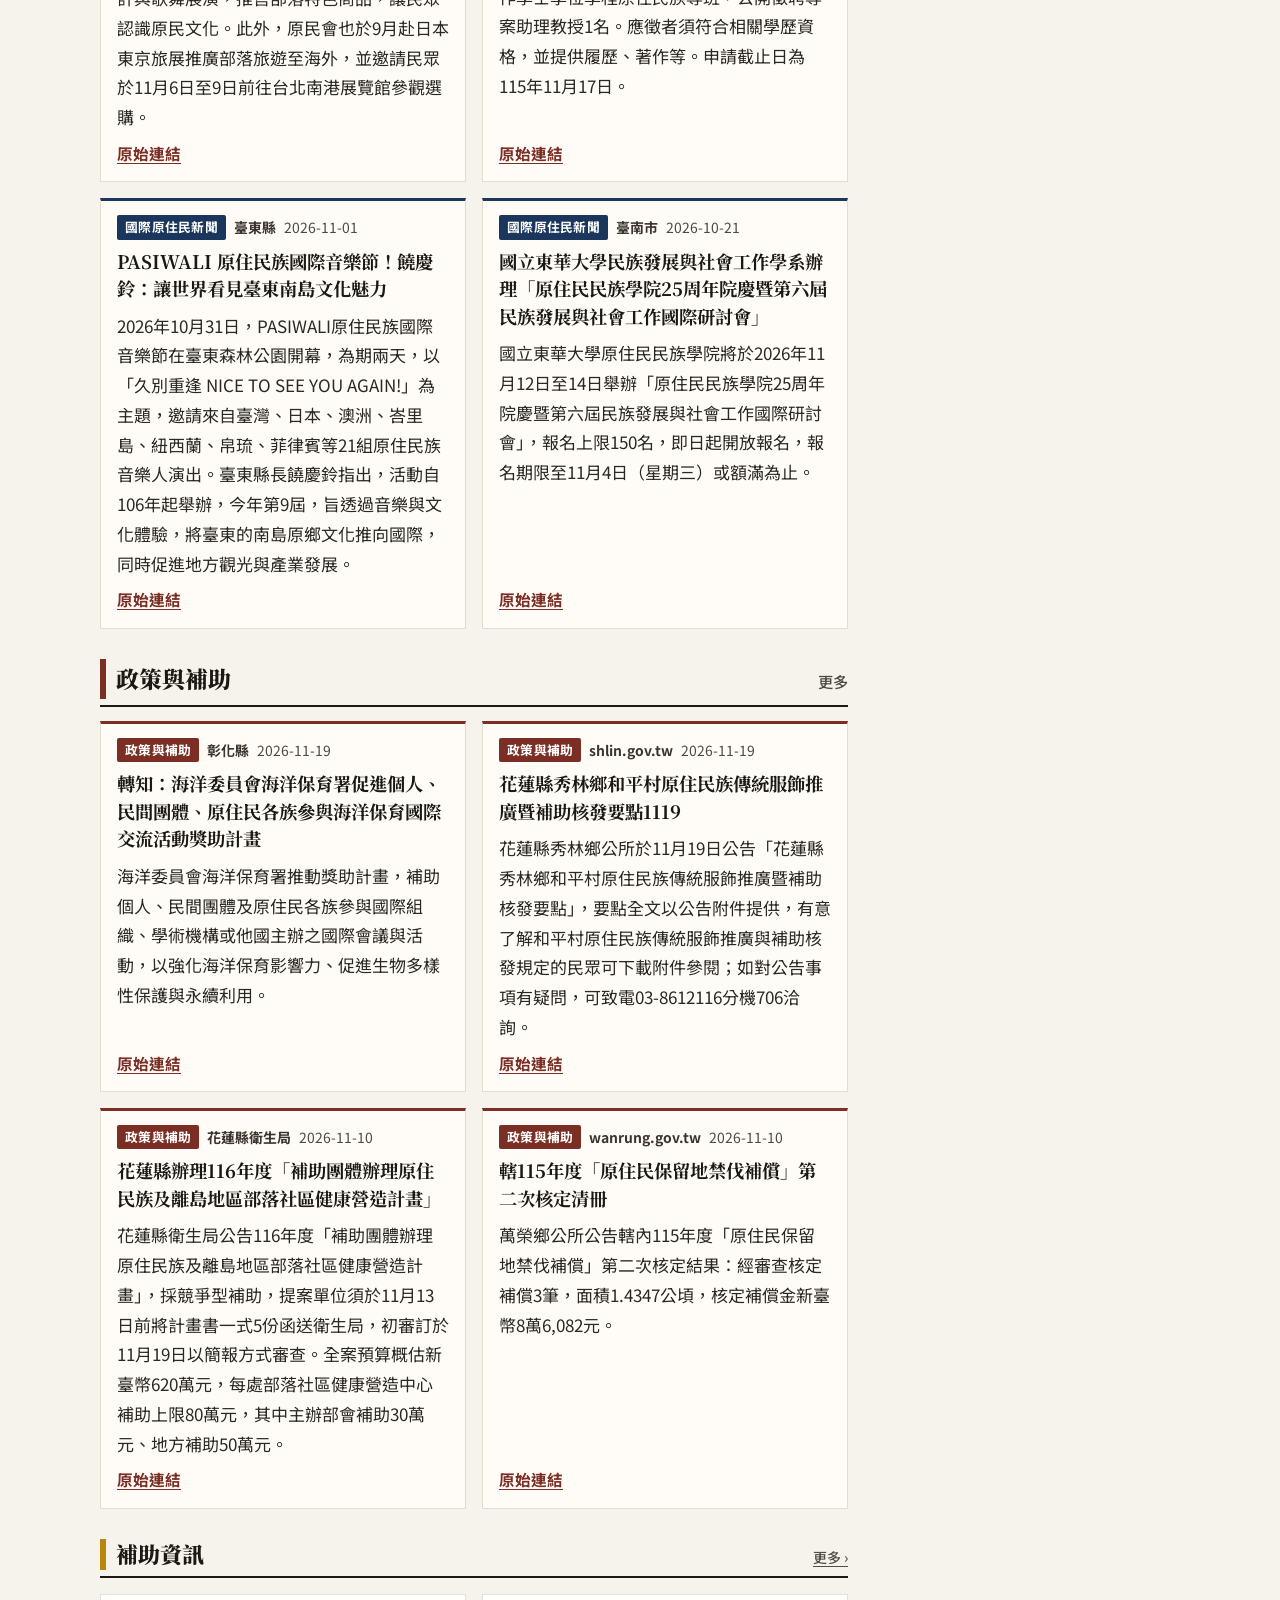
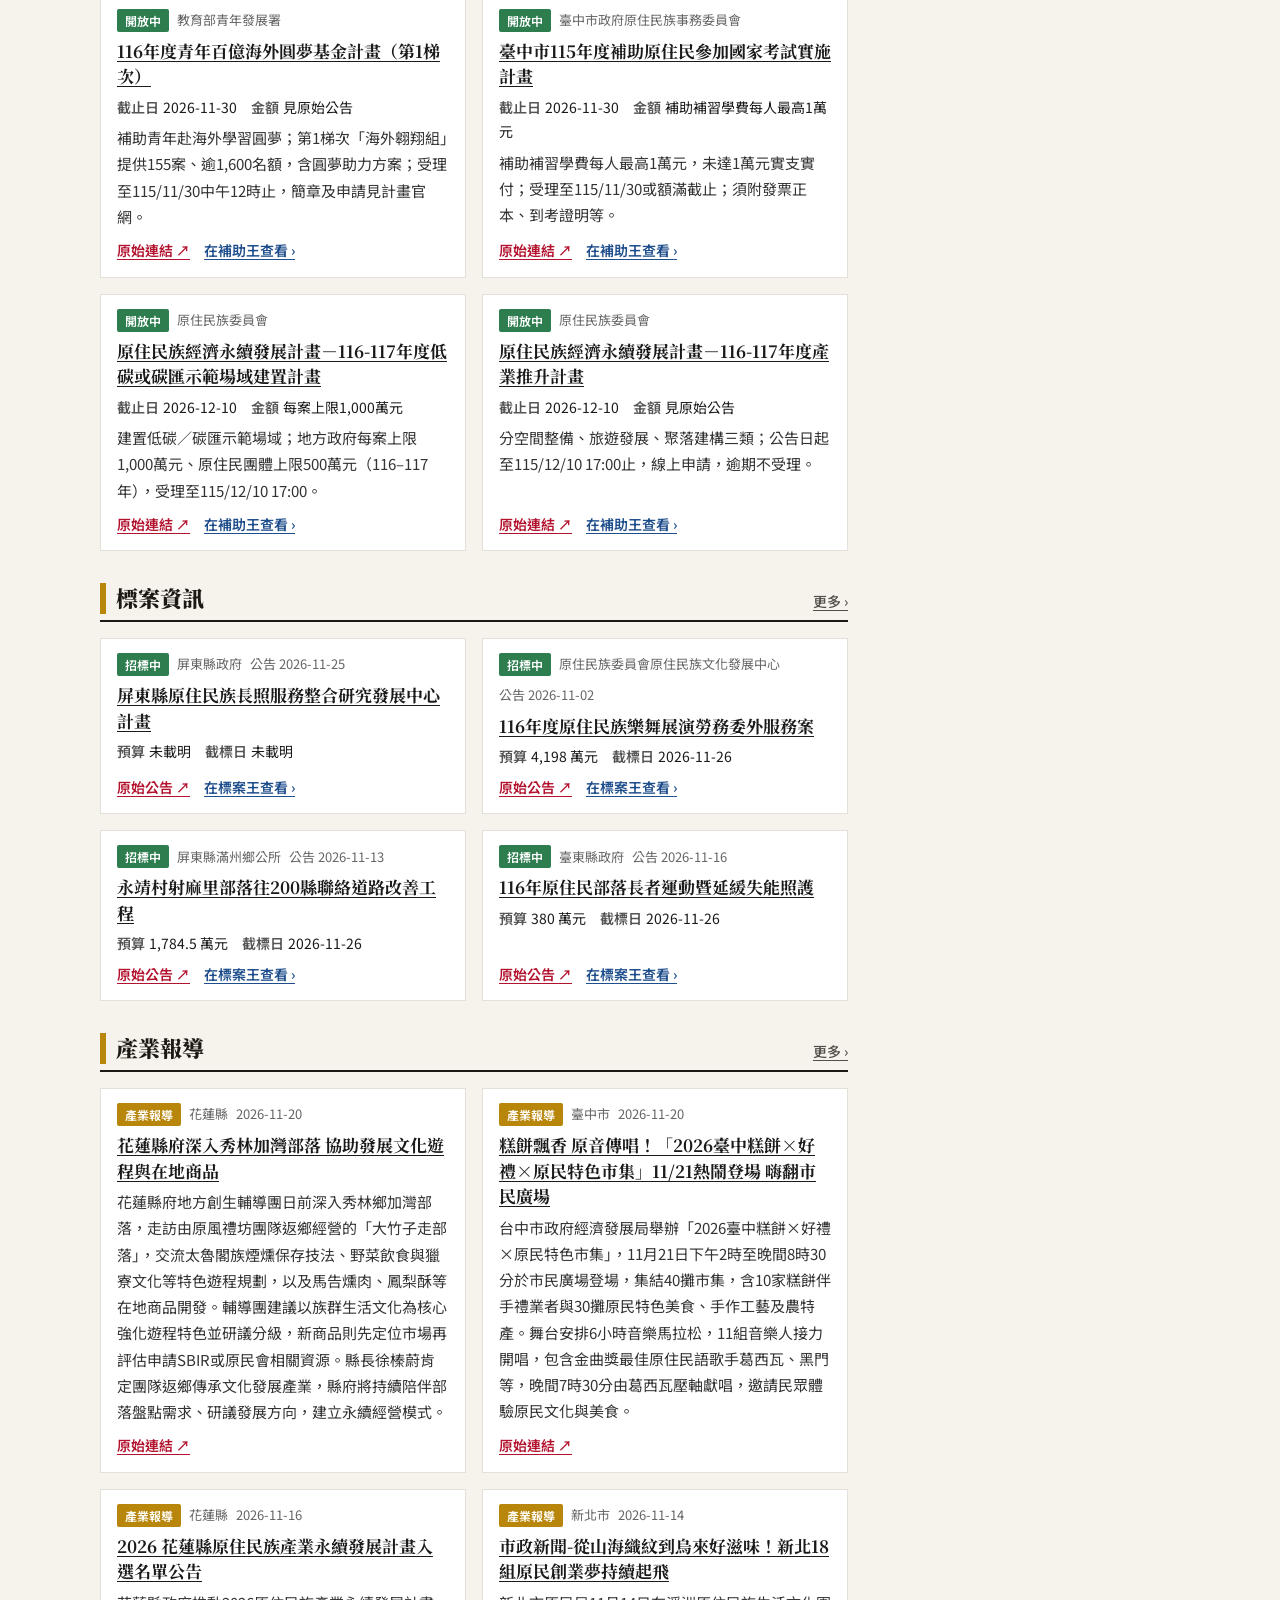
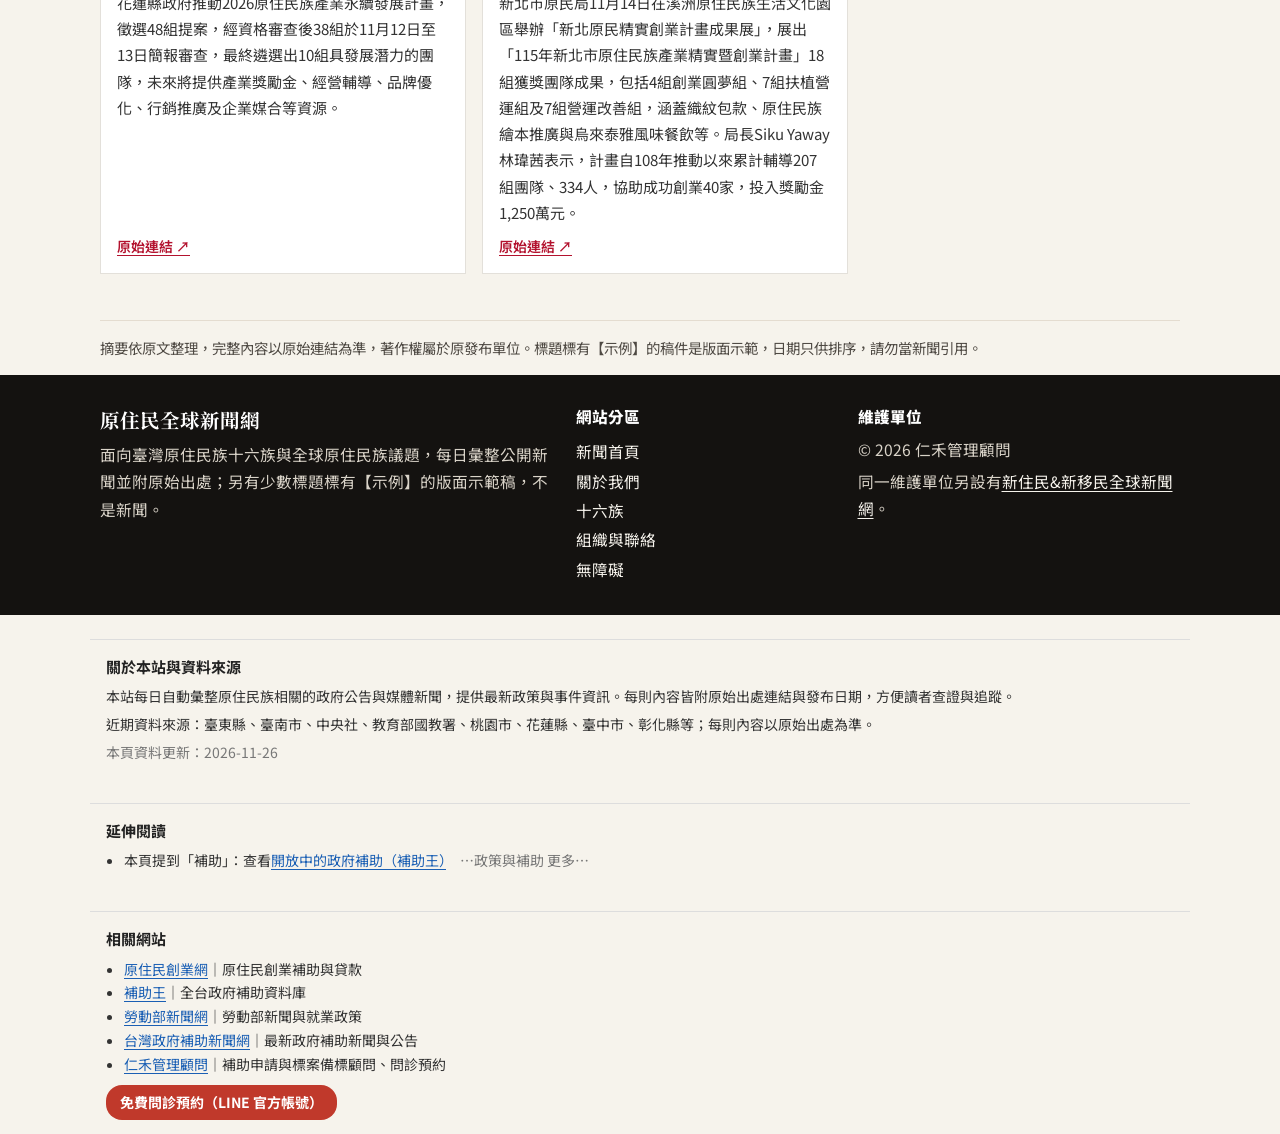
==== commit f1b366dd: "新聞更新 2026-11-26 05:21" ====
--- a/index.html
+++ b/index.html
@@ -105,6 +105,6 @@
 <script src="data.js"></script>
 <script src="common.js"></script>
 <script src="extras.js"></script><script src="extras-ui.js"></script><script src="app.js"></script>
-<!--MX:about--><section class="mx-box mx-about" id="about-data" aria-label="關於本站與資料來源"><h2>關於本站與資料來源</h2><p style="margin:0">本站每日自動彙整原住民族相關的政府公告與媒體新聞，提供最新政策與事件資訊。每則內容皆附原始出處連結與發布日期，方便讀者查證與追蹤。</p><p style="margin:4px 0 0">近期資料來源：臺東縣、臺南市、中央社、教育部國教署、桃園市、花蓮縣、臺中市、彰化縣等；每則內容以原始出處為準。</p><p style="margin:4px 0 0;color:#777">本頁資料更新：2026-11-25</p></section><!--/MX:about--><!--MX:context--><section class="mx-box mx-context" aria-label="延伸閱讀"><h2>延伸閱讀</h2><ul><li>本頁提到「補助」：查看<a href="https://www.subsidyking.tw/">開放中的政府補助（補助王）</a><span style="color:#777">　…政策與補助 更多…</span></li></ul></section><!--/MX:context--><!--MX:footer--><style>.mx-box{max-width:1100px;margin:24px auto 0;padding:14px 16px;box-sizing:border-box;font-size:14px;line-height:1.7;color:#333;border-top:1px solid #ddd}.mx-box h2{font-size:15px;margin:0 0 6px;color:#222}.mx-box ul{margin:0;padding-left:18px}.mx-box a{color:#1a5fb4}.mx-cta{display:inline-block;margin-top:8px;padding:6px 14px;background:#c0392b;color:#fff!important;border-radius:16px;text-decoration:none;font-weight:bold}.mx-fab{position:fixed;right:14px;bottom:16px;z-index:9990;padding:10px 16px;background:#c0392b;color:#fff!important;border-radius:22px;box-shadow:0 2px 8px rgba(0,0,0,.25);text-decoration:none;font-weight:bold;font-size:15px}@media (max-width:860px){body{padding-bottom:96px}.geo-sum{padding-bottom:20px}.mx-fab{bottom:12px;right:12px}}@media print{.mx-fab{display:none}}</style><aside class="mx-box mx-related" aria-label="相關網站"><h2>相關網站</h2><ul><li><a href="https://web16.subsidyking.tw/">原住民創業網</a>｜原住民創業補助與貸款</li><li><a href="https://www.subsidyking.tw/">補助王</a>｜全台政府補助資料庫</li><li><a href="https://web10.subsidyking.tw/">勞動部新聞網</a>｜勞動部新聞與就業政策</li><li><a href="https://news.subsidyking.tw/">台灣政府補助新聞網</a>｜最新政府補助新聞與公告</li><li><a href="https://web18.subsidyking.tw/?utm_source=web3.subsidyking.tw&utm_medium=matrix">仁禾管理顧問</a>｜補助申請與標案備標顧問、問診預約</li></ul><a class="mx-cta" href="https://line.me/R/ti/p/@891tcxhu" target="_blank" rel="noopener" onclick="if(window.gtag)gtag('event','click_consult',{site:'web3.subsidyking.tw'})">免費問診預約（LINE 官方帳號）</a></aside><!--/MX:footer-->
+<!--MX:about--><section class="mx-box mx-about" id="about-data" aria-label="關於本站與資料來源"><h2>關於本站與資料來源</h2><p style="margin:0">本站每日自動彙整原住民族相關的政府公告與媒體新聞，提供最新政策與事件資訊。每則內容皆附原始出處連結與發布日期，方便讀者查證與追蹤。</p><p style="margin:4px 0 0">近期資料來源：臺東縣、臺南市、中央社、教育部國教署、桃園市、花蓮縣、臺中市、彰化縣等；每則內容以原始出處為準。</p><p style="margin:4px 0 0;color:#777">本頁資料更新：2026-11-26</p></section><!--/MX:about--><!--MX:context--><section class="mx-box mx-context" aria-label="延伸閱讀"><h2>延伸閱讀</h2><ul><li>本頁提到「補助」：查看<a href="https://www.subsidyking.tw/">開放中的政府補助（補助王）</a><span style="color:#777">　…政策與補助 更多…</span></li></ul></section><!--/MX:context--><!--MX:footer--><style>.mx-box{max-width:1100px;margin:24px auto 0;padding:14px 16px;box-sizing:border-box;font-size:14px;line-height:1.7;color:#333;border-top:1px solid #ddd}.mx-box h2{font-size:15px;margin:0 0 6px;color:#222}.mx-box ul{margin:0;padding-left:18px}.mx-box a{color:#1a5fb4}.mx-cta{display:inline-block;margin-top:8px;padding:6px 14px;background:#c0392b;color:#fff!important;border-radius:16px;text-decoration:none;font-weight:bold}.mx-fab{position:fixed;right:14px;bottom:16px;z-index:9990;padding:10px 16px;background:#c0392b;color:#fff!important;border-radius:22px;box-shadow:0 2px 8px rgba(0,0,0,.25);text-decoration:none;font-weight:bold;font-size:15px}@media (max-width:860px){body{padding-bottom:96px}.geo-sum{padding-bottom:20px}.mx-fab{bottom:12px;right:12px}}@media print{.mx-fab{display:none}}</style><aside class="mx-box mx-related" aria-label="相關網站"><h2>相關網站</h2><ul><li><a href="https://web16.subsidyking.tw/">原住民創業網</a>｜原住民創業補助與貸款</li><li><a href="https://www.subsidyking.tw/">補助王</a>｜全台政府補助資料庫</li><li><a href="https://web10.subsidyking.tw/">勞動部新聞網</a>｜勞動部新聞與就業政策</li><li><a href="https://news.subsidyking.tw/">台灣政府補助新聞網</a>｜最新政府補助新聞與公告</li><li><a href="https://web18.subsidyking.tw/?utm_source=web3.subsidyking.tw&utm_medium=matrix">仁禾管理顧問</a>｜補助申請與標案備標顧問、問診預約</li></ul><a class="mx-cta" href="https://line.me/R/ti/p/@891tcxhu" target="_blank" rel="noopener" onclick="if(window.gtag)gtag('event','click_consult',{site:'web3.subsidyking.tw'})">免費問診預約（LINE 官方帳號）</a></aside><!--/MX:footer-->
 </body>
 </html>
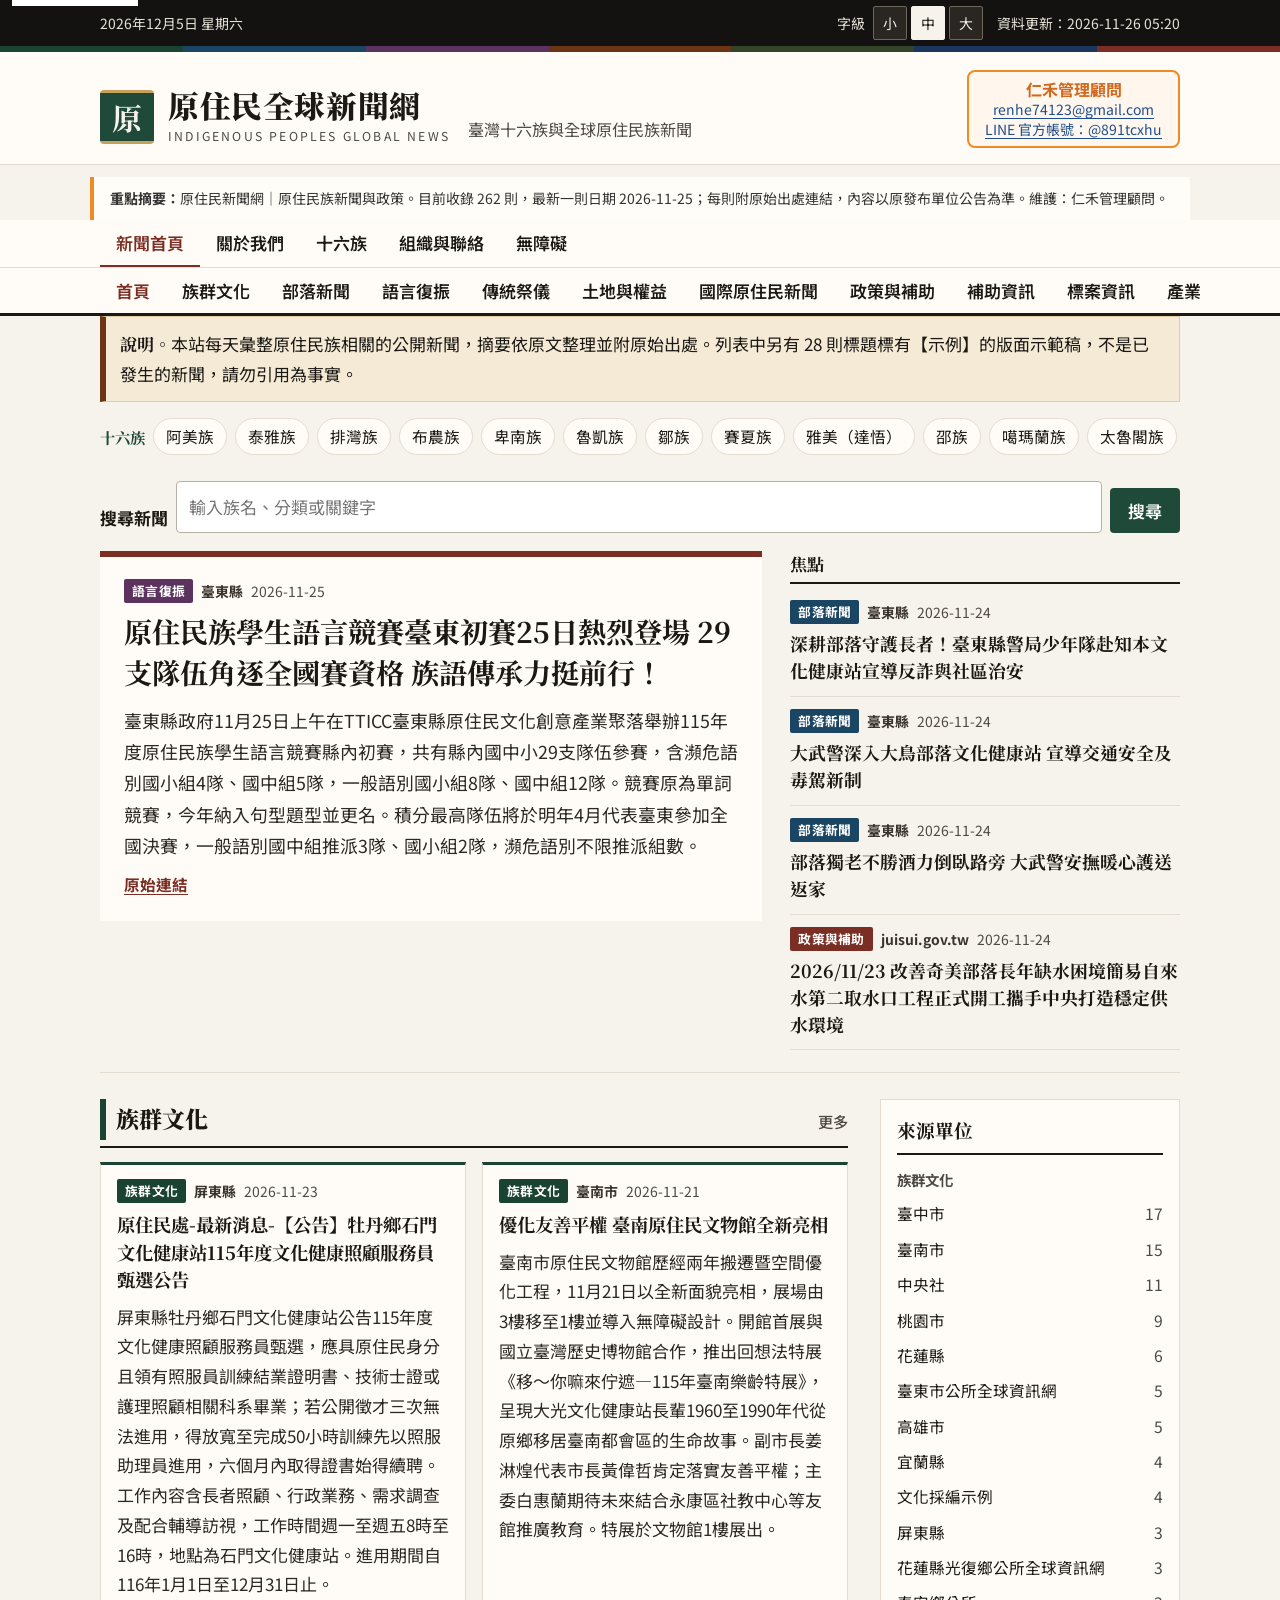
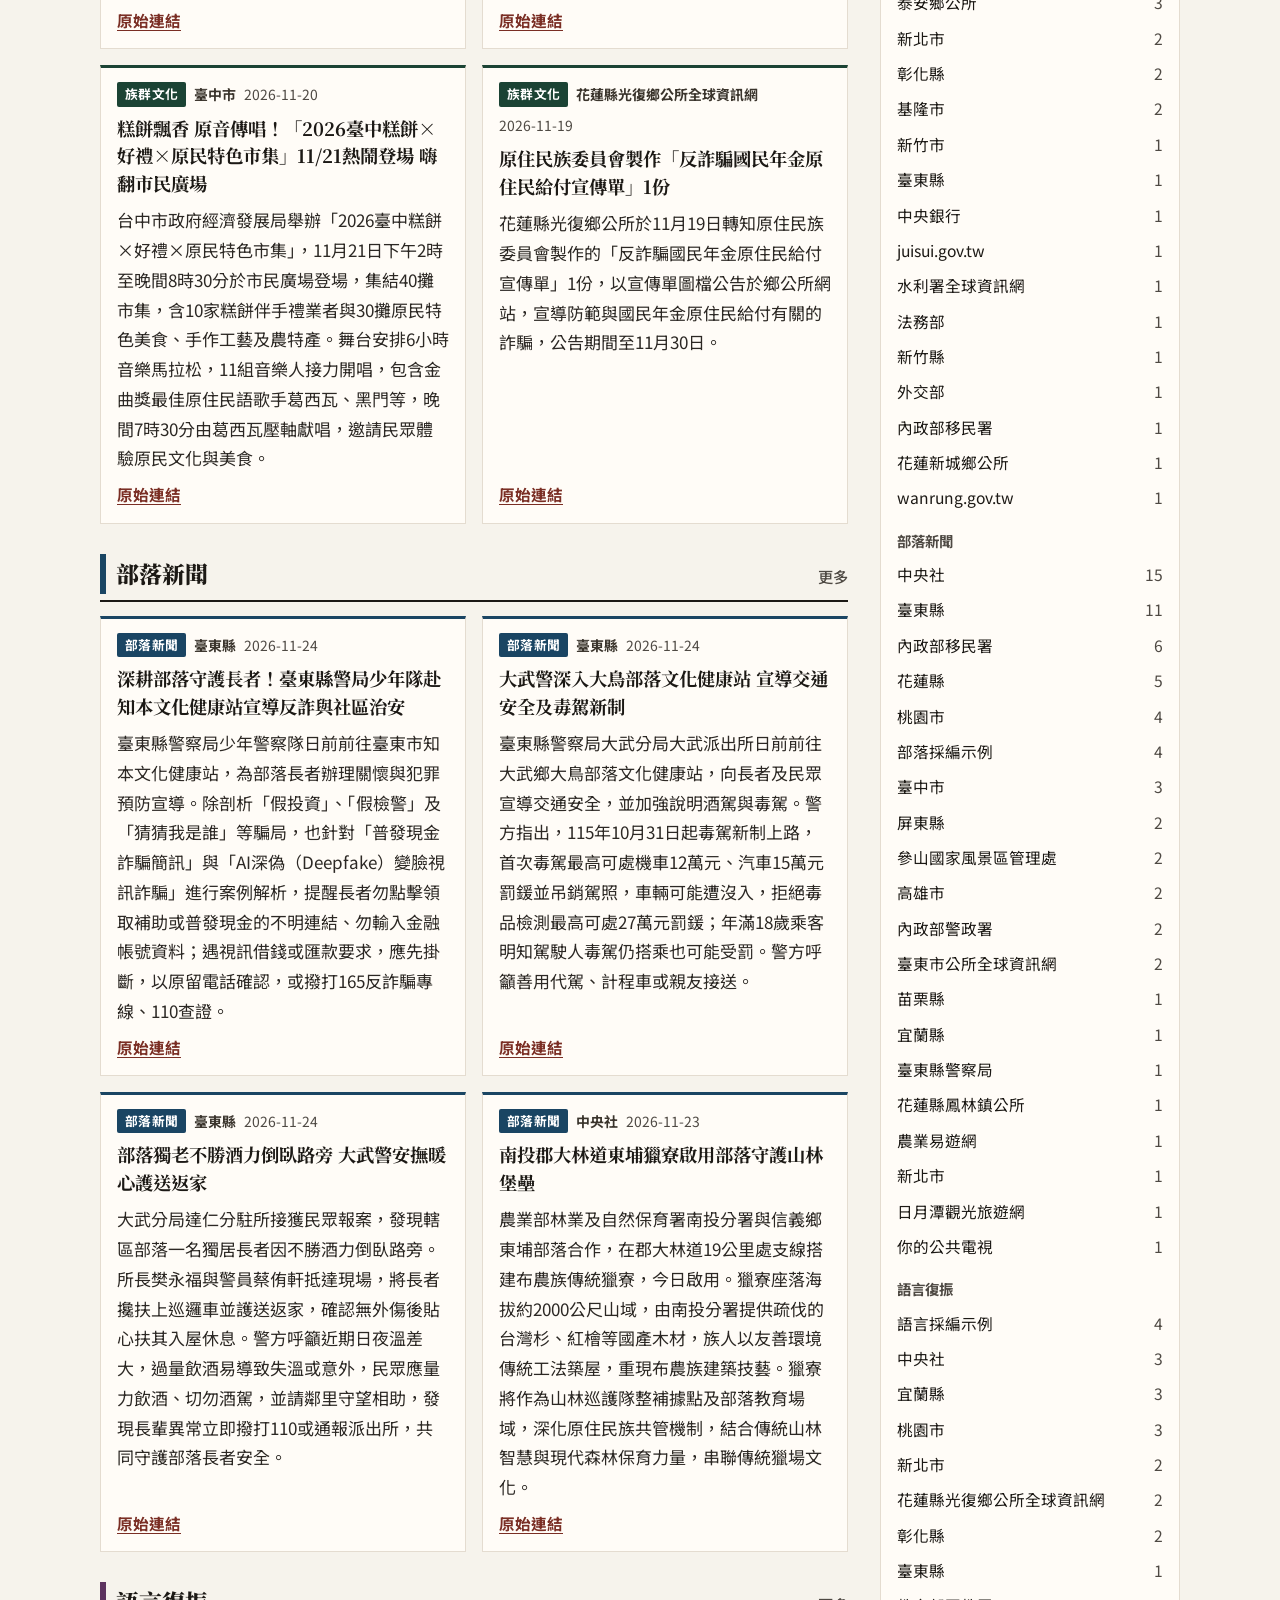
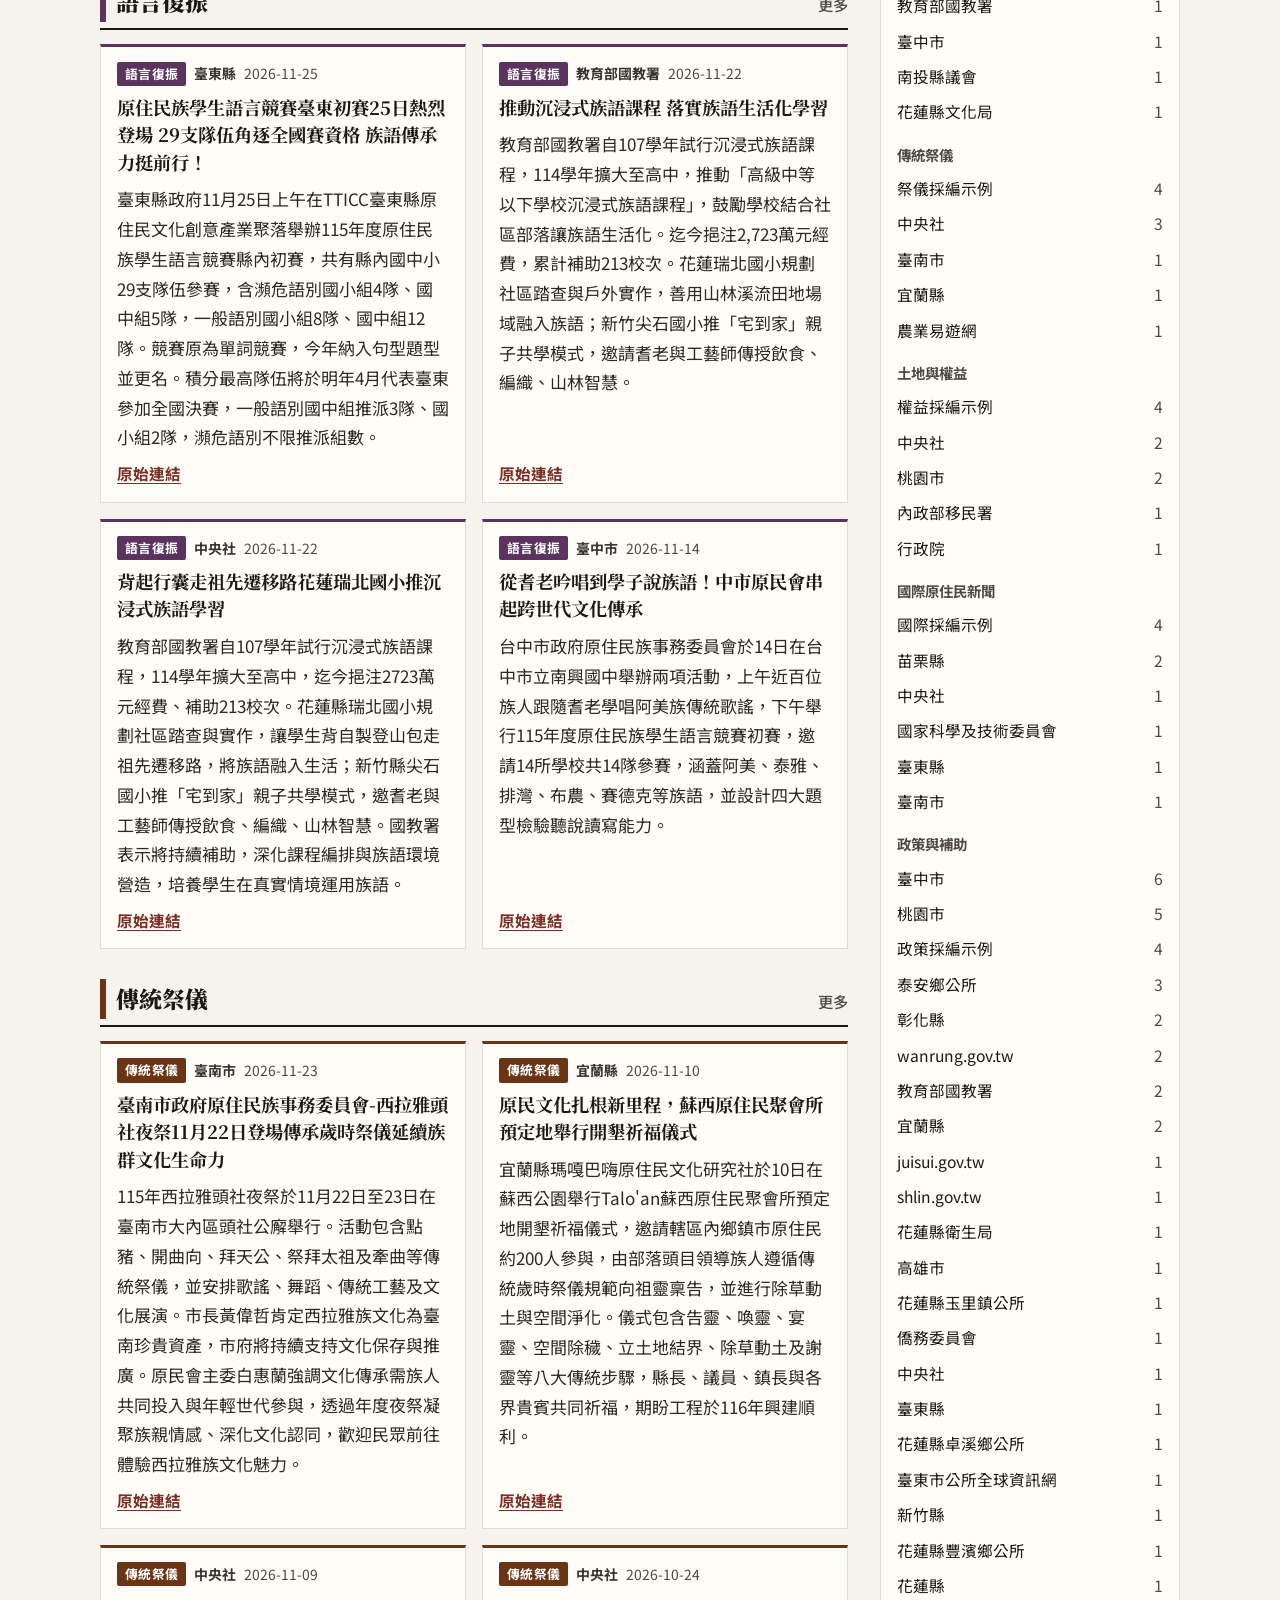
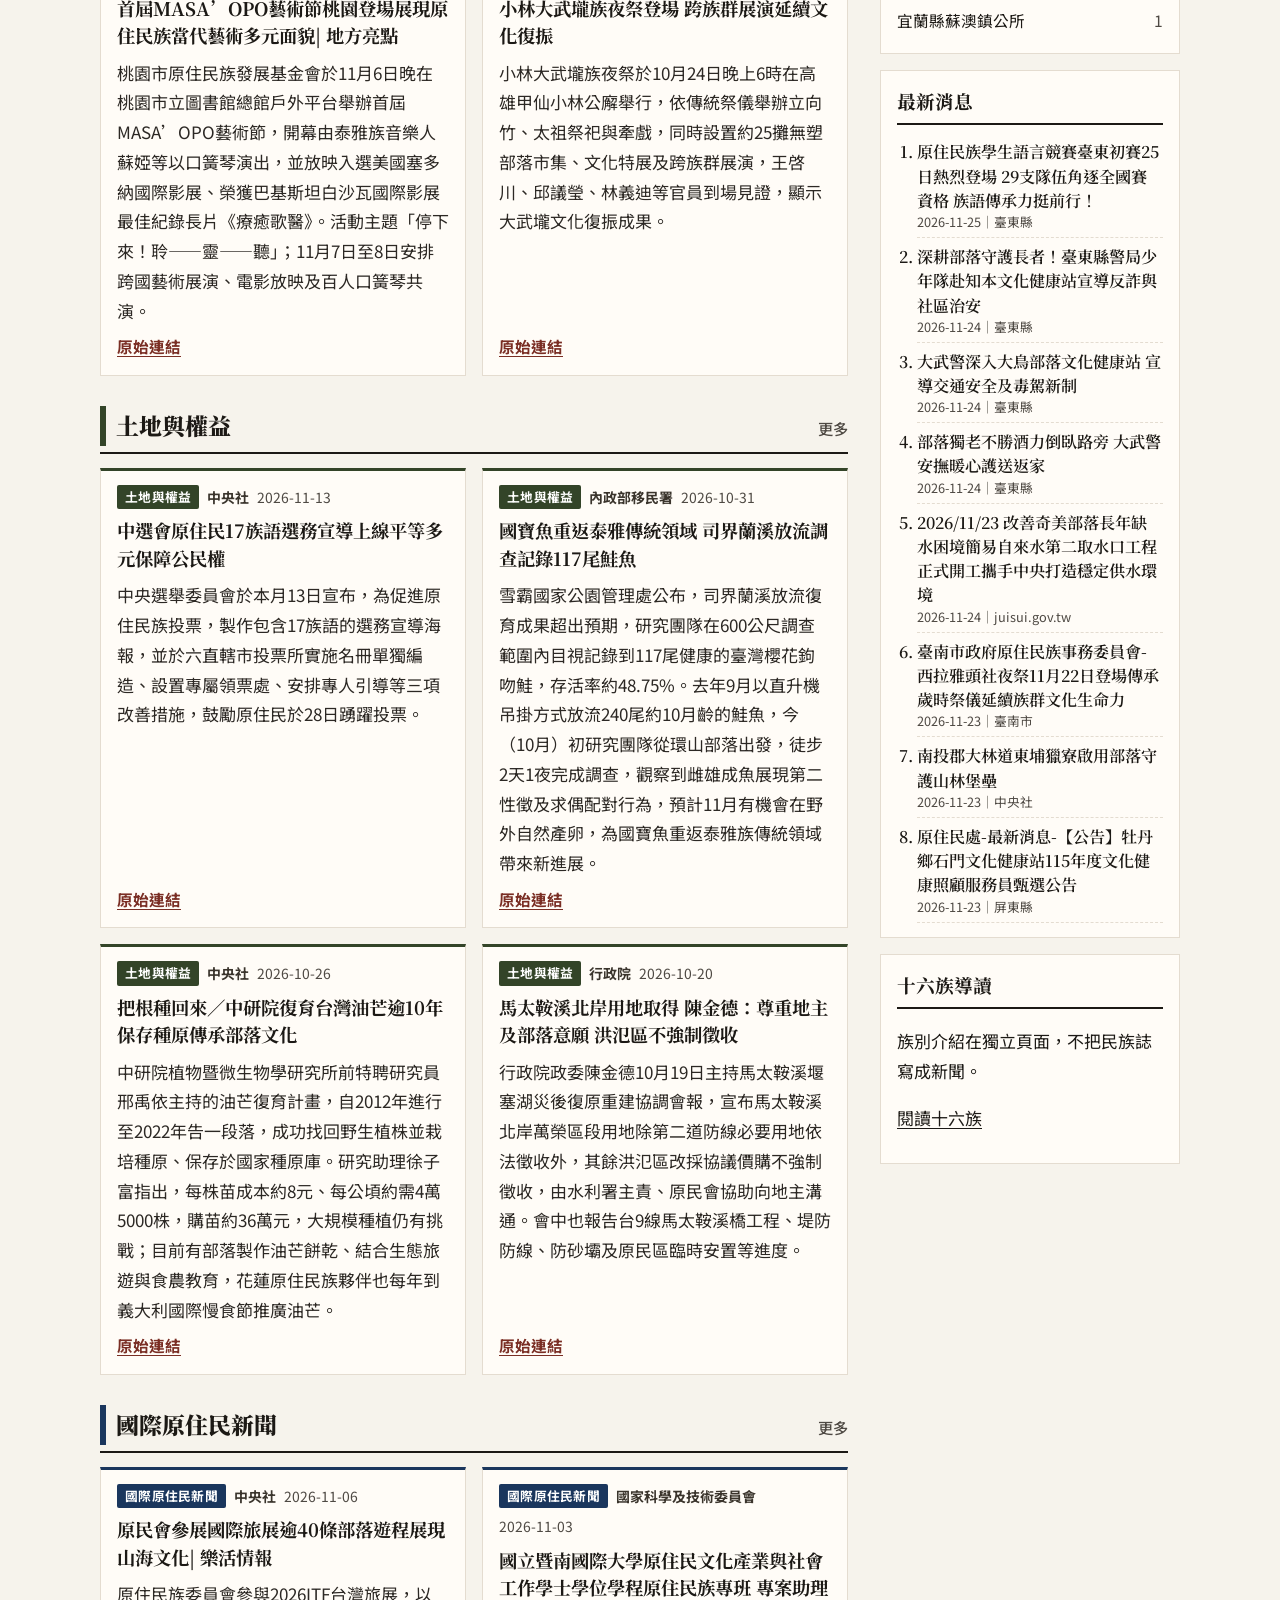
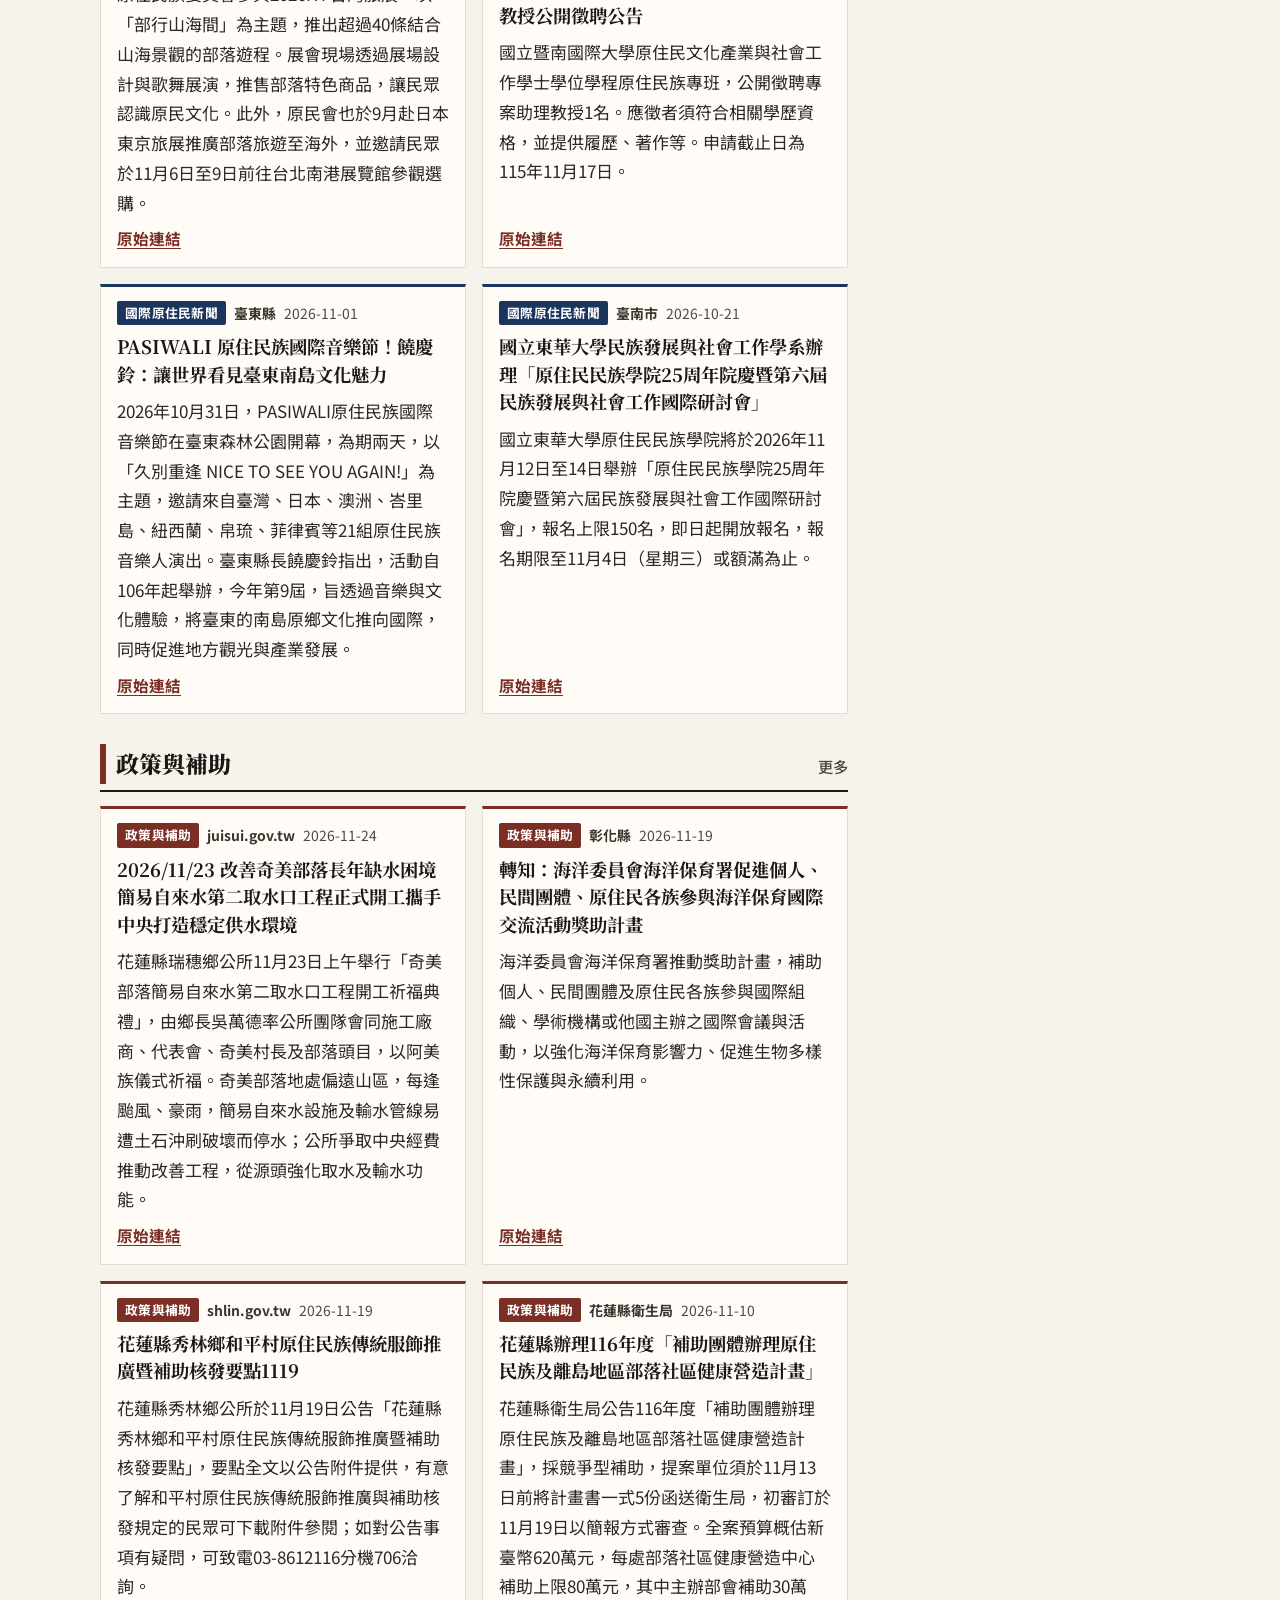
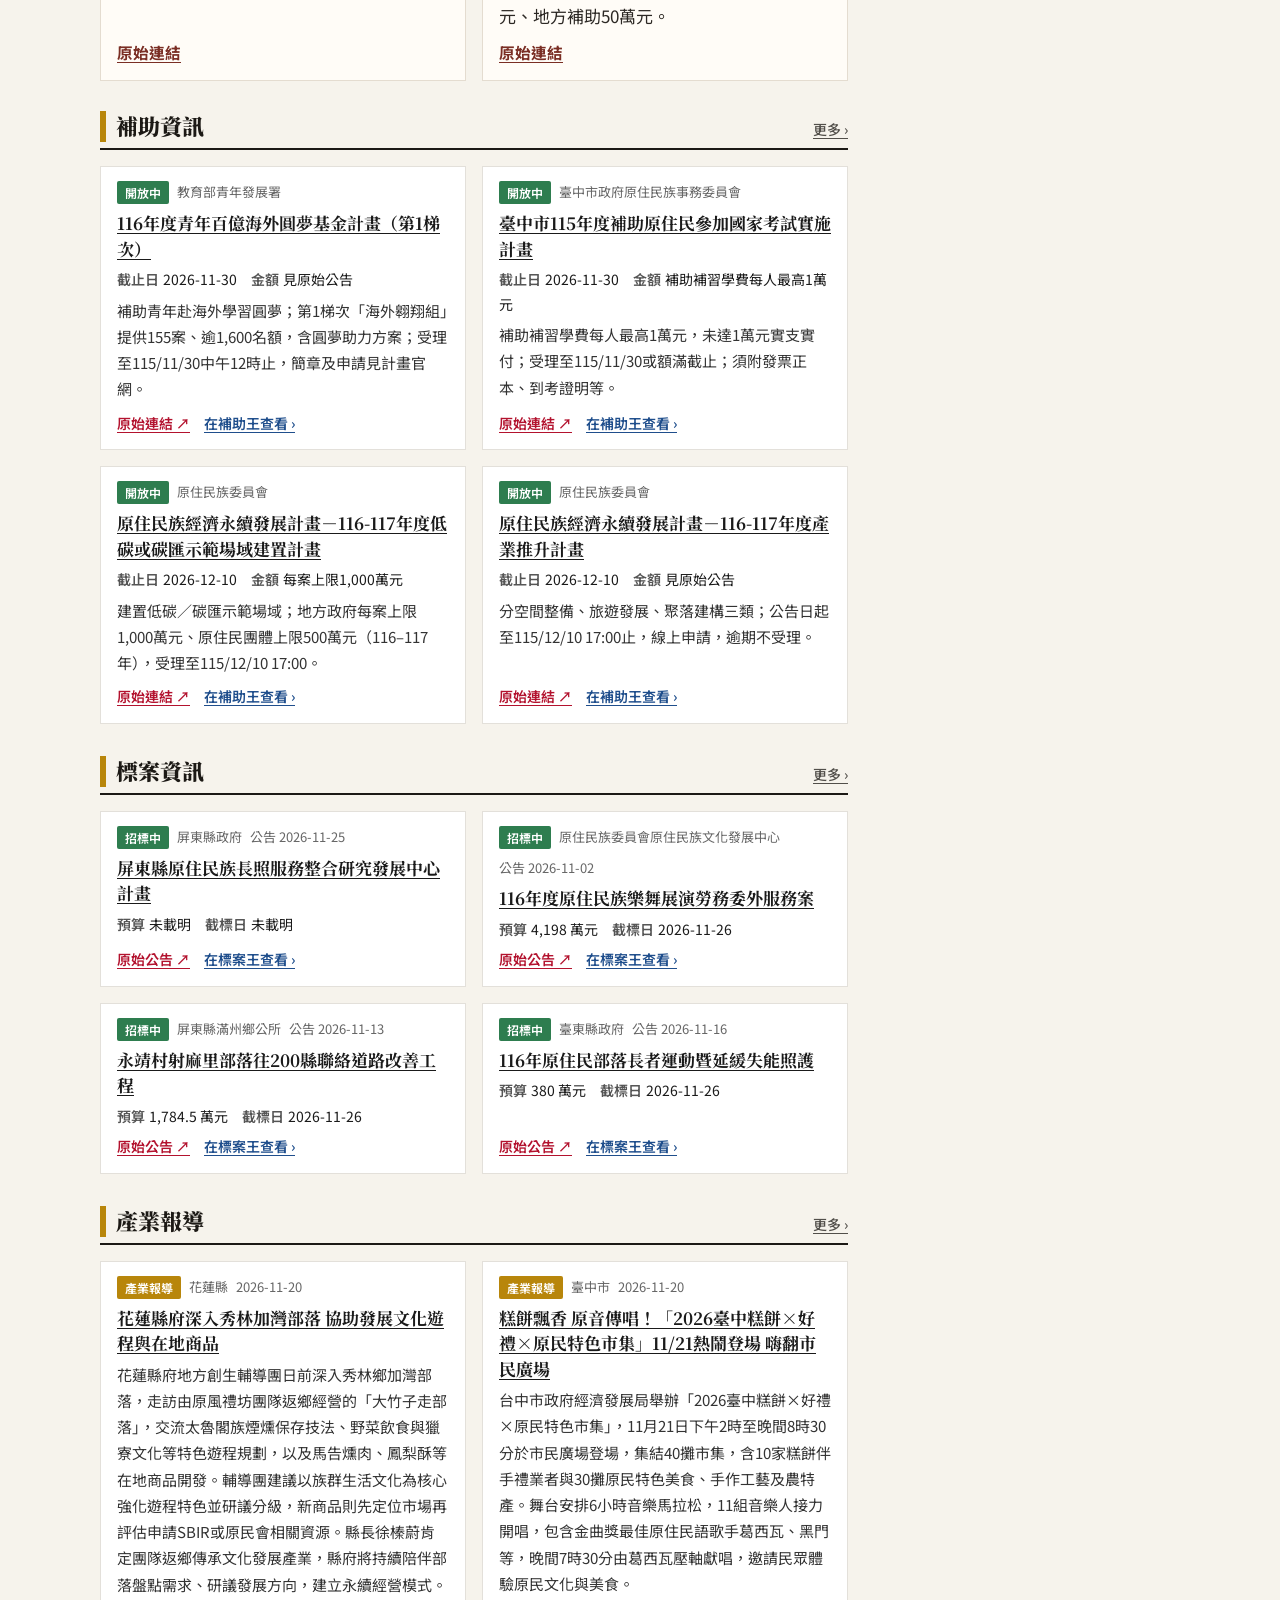
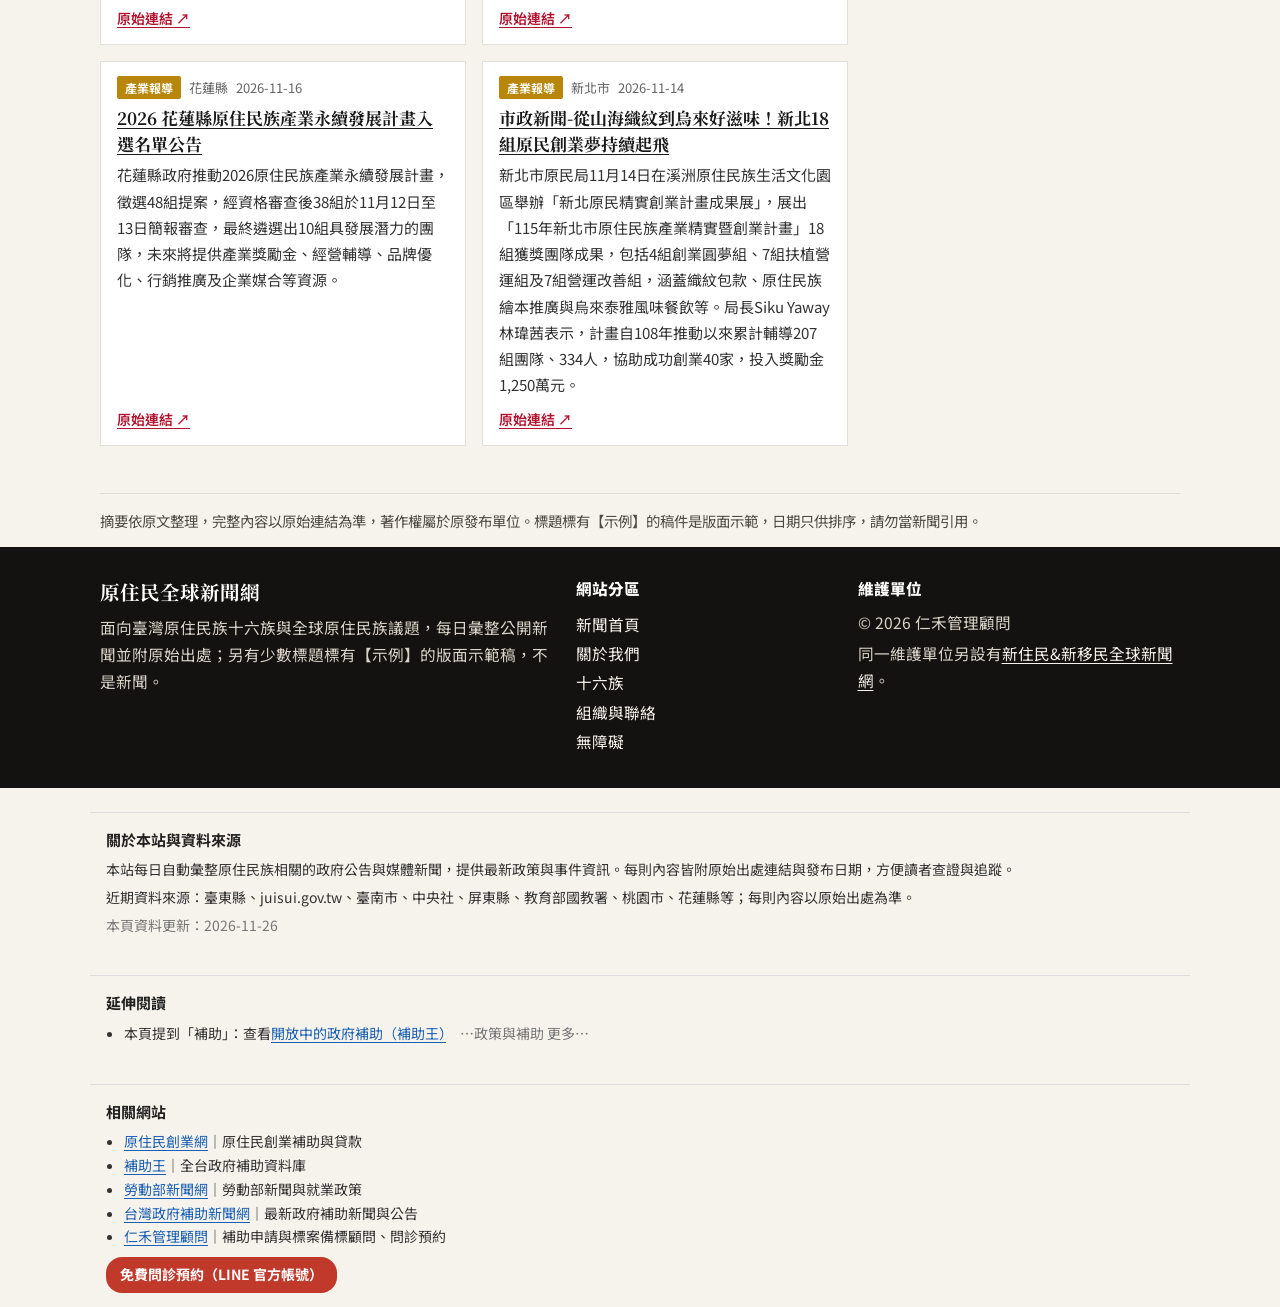
==== commit 818526bd: "新聞更新 2026-11-26 05:22" ====
--- a/index.html
+++ b/index.html
@@ -28,7 +28,7 @@
 <a class="skip" href="#content">跳至主要內容</a>
 <div class="topbar"><div class="wrap"><span id="today">日期載入中</span><span class="tools"><span class="fs" role="group" aria-label="字級"><span class="fs-label">字級</span><button type="button" data-fs-set="sm" aria-pressed="false">小</button><button type="button" data-fs-set="md" aria-pressed="true">中</button><button type="button" data-fs-set="lg" aria-pressed="false">大</button></span><span id="upd">每日更新</span></span></div></div>
 <div class="bands" aria-hidden="true"><i></i><i></i><i></i><i></i><i></i><i></i><i></i></div>
-<header class="masthead"><div class="wrap"><div class="rhad"><b>仁禾管理顧問</b><a href="mailto:renhe74123@gmail.com">renhe74123@gmail.com</a><a href="https://line.me/R/ti/p/@891tcxhu" target="_blank" rel="noopener">LINE 官方帳號：@891tcxhu</a></div><a href="index.html" class="brand"><span class="mark" aria-hidden="true">原</span><div><h1 class="brand-h1">原住民全球新聞網</h1><small>INDIGENOUS PEOPLES GLOBAL NEWS</small></div></a><p class="tagline">臺灣十六族與全球原住民族新聞</p></div></header><!--MX:geosum--><section class="geo-sum mx-geosum" aria-label="重點摘要" style="max-width:1100px;margin:12px auto 0;padding:10px 16px;background:#fffdf7;border-left:4px solid #f08a24;font-size:14px;line-height:1.7;color:#333;box-sizing:border-box"><b>重點摘要：</b>原住民新聞網｜原住民族新聞與政策。目前收錄 259 則，最新一則日期 2026-11-24；每則附原始出處連結，內容以原發布單位公告為準。維護：仁禾管理顧問。</section><!--/MX:geosum--><div class="rhm"><b>仁禾管理顧問</b><br><a href="mailto:renhe74123@gmail.com">renhe74123@gmail.com</a><br><a href="https://line.me/R/ti/p/@891tcxhu" target="_blank" rel="noopener">LINE 官方帳號：@891tcxhu</a></div>
+<header class="masthead"><div class="wrap"><div class="rhad"><b>仁禾管理顧問</b><a href="mailto:renhe74123@gmail.com">renhe74123@gmail.com</a><a href="https://line.me/R/ti/p/@891tcxhu" target="_blank" rel="noopener">LINE 官方帳號：@891tcxhu</a></div><a href="index.html" class="brand"><span class="mark" aria-hidden="true">原</span><div><h1 class="brand-h1">原住民全球新聞網</h1><small>INDIGENOUS PEOPLES GLOBAL NEWS</small></div></a><p class="tagline">臺灣十六族與全球原住民族新聞</p></div></header><!--MX:geosum--><section class="geo-sum mx-geosum" aria-label="重點摘要" style="max-width:1100px;margin:12px auto 0;padding:10px 16px;background:#fffdf7;border-left:4px solid #f08a24;font-size:14px;line-height:1.7;color:#333;box-sizing:border-box"><b>重點摘要：</b>原住民新聞網｜原住民族新聞與政策。目前收錄 262 則，最新一則日期 2026-11-25；每則附原始出處連結，內容以原發布單位公告為準。維護：仁禾管理顧問。</section><!--/MX:geosum--><div class="rhm"><b>仁禾管理顧問</b><br><a href="mailto:renhe74123@gmail.com">renhe74123@gmail.com</a><br><a href="https://line.me/R/ti/p/@891tcxhu" target="_blank" rel="noopener">LINE 官方帳號：@891tcxhu</a></div>
 <nav class="utilnav" aria-label="網站分區"><div class="wrap">
 <a href="index.html" data-nav="home">新聞首頁</a>
 <a href="about.html" data-nav="about">關於我們</a>
@@ -105,6 +105,6 @@
 <script src="data.js"></script>
 <script src="common.js"></script>
 <script src="extras.js"></script><script src="extras-ui.js"></script><script src="app.js"></script>
-<!--MX:about--><section class="mx-box mx-about" id="about-data" aria-label="關於本站與資料來源"><h2>關於本站與資料來源</h2><p style="margin:0">本站每日自動彙整原住民族相關的政府公告與媒體新聞，提供最新政策與事件資訊。每則內容皆附原始出處連結與發布日期，方便讀者查證與追蹤。</p><p style="margin:4px 0 0">近期資料來源：臺東縣、臺南市、中央社、教育部國教署、桃園市、花蓮縣、臺中市、彰化縣等；每則內容以原始出處為準。</p><p style="margin:4px 0 0;color:#777">本頁資料更新：2026-11-26</p></section><!--/MX:about--><!--MX:context--><section class="mx-box mx-context" aria-label="延伸閱讀"><h2>延伸閱讀</h2><ul><li>本頁提到「補助」：查看<a href="https://www.subsidyking.tw/">開放中的政府補助（補助王）</a><span style="color:#777">　…政策與補助 更多…</span></li></ul></section><!--/MX:context--><!--MX:footer--><style>.mx-box{max-width:1100px;margin:24px auto 0;padding:14px 16px;box-sizing:border-box;font-size:14px;line-height:1.7;color:#333;border-top:1px solid #ddd}.mx-box h2{font-size:15px;margin:0 0 6px;color:#222}.mx-box ul{margin:0;padding-left:18px}.mx-box a{color:#1a5fb4}.mx-cta{display:inline-block;margin-top:8px;padding:6px 14px;background:#c0392b;color:#fff!important;border-radius:16px;text-decoration:none;font-weight:bold}.mx-fab{position:fixed;right:14px;bottom:16px;z-index:9990;padding:10px 16px;background:#c0392b;color:#fff!important;border-radius:22px;box-shadow:0 2px 8px rgba(0,0,0,.25);text-decoration:none;font-weight:bold;font-size:15px}@media (max-width:860px){body{padding-bottom:96px}.geo-sum{padding-bottom:20px}.mx-fab{bottom:12px;right:12px}}@media print{.mx-fab{display:none}}</style><aside class="mx-box mx-related" aria-label="相關網站"><h2>相關網站</h2><ul><li><a href="https://web16.subsidyking.tw/">原住民創業網</a>｜原住民創業補助與貸款</li><li><a href="https://www.subsidyking.tw/">補助王</a>｜全台政府補助資料庫</li><li><a href="https://web10.subsidyking.tw/">勞動部新聞網</a>｜勞動部新聞與就業政策</li><li><a href="https://news.subsidyking.tw/">台灣政府補助新聞網</a>｜最新政府補助新聞與公告</li><li><a href="https://web18.subsidyking.tw/?utm_source=web3.subsidyking.tw&utm_medium=matrix">仁禾管理顧問</a>｜補助申請與標案備標顧問、問診預約</li></ul><a class="mx-cta" href="https://line.me/R/ti/p/@891tcxhu" target="_blank" rel="noopener" onclick="if(window.gtag)gtag('event','click_consult',{site:'web3.subsidyking.tw'})">免費問診預約（LINE 官方帳號）</a></aside><!--/MX:footer-->
+<!--MX:about--><section class="mx-box mx-about" id="about-data" aria-label="關於本站與資料來源"><h2>關於本站與資料來源</h2><p style="margin:0">本站每日自動彙整原住民族相關的政府公告與媒體新聞，提供最新政策與事件資訊。每則內容皆附原始出處連結與發布日期，方便讀者查證與追蹤。</p><p style="margin:4px 0 0">近期資料來源：臺東縣、juisui.gov.tw、臺南市、中央社、屏東縣、教育部國教署、桃園市、花蓮縣等；每則內容以原始出處為準。</p><p style="margin:4px 0 0;color:#777">本頁資料更新：2026-11-26</p></section><!--/MX:about--><!--MX:context--><section class="mx-box mx-context" aria-label="延伸閱讀"><h2>延伸閱讀</h2><ul><li>本頁提到「補助」：查看<a href="https://www.subsidyking.tw/">開放中的政府補助（補助王）</a><span style="color:#777">　…政策與補助 更多…</span></li></ul></section><!--/MX:context--><!--MX:footer--><style>.mx-box{max-width:1100px;margin:24px auto 0;padding:14px 16px;box-sizing:border-box;font-size:14px;line-height:1.7;color:#333;border-top:1px solid #ddd}.mx-box h2{font-size:15px;margin:0 0 6px;color:#222}.mx-box ul{margin:0;padding-left:18px}.mx-box a{color:#1a5fb4}.mx-cta{display:inline-block;margin-top:8px;padding:6px 14px;background:#c0392b;color:#fff!important;border-radius:16px;text-decoration:none;font-weight:bold}.mx-fab{position:fixed;right:14px;bottom:16px;z-index:9990;padding:10px 16px;background:#c0392b;color:#fff!important;border-radius:22px;box-shadow:0 2px 8px rgba(0,0,0,.25);text-decoration:none;font-weight:bold;font-size:15px}@media (max-width:860px){body{padding-bottom:96px}.geo-sum{padding-bottom:20px}.mx-fab{bottom:12px;right:12px}}@media print{.mx-fab{display:none}}</style><aside class="mx-box mx-related" aria-label="相關網站"><h2>相關網站</h2><ul><li><a href="https://web16.subsidyking.tw/">原住民創業網</a>｜原住民創業補助與貸款</li><li><a href="https://www.subsidyking.tw/">補助王</a>｜全台政府補助資料庫</li><li><a href="https://web10.subsidyking.tw/">勞動部新聞網</a>｜勞動部新聞與就業政策</li><li><a href="https://news.subsidyking.tw/">台灣政府補助新聞網</a>｜最新政府補助新聞與公告</li><li><a href="https://web18.subsidyking.tw/?utm_source=web3.subsidyking.tw&utm_medium=matrix">仁禾管理顧問</a>｜補助申請與標案備標顧問、問診預約</li></ul><a class="mx-cta" href="https://line.me/R/ti/p/@891tcxhu" target="_blank" rel="noopener" onclick="if(window.gtag)gtag('event','click_consult',{site:'web3.subsidyking.tw'})">免費問診預約（LINE 官方帳號）</a></aside><!--/MX:footer-->
 </body>
 </html>
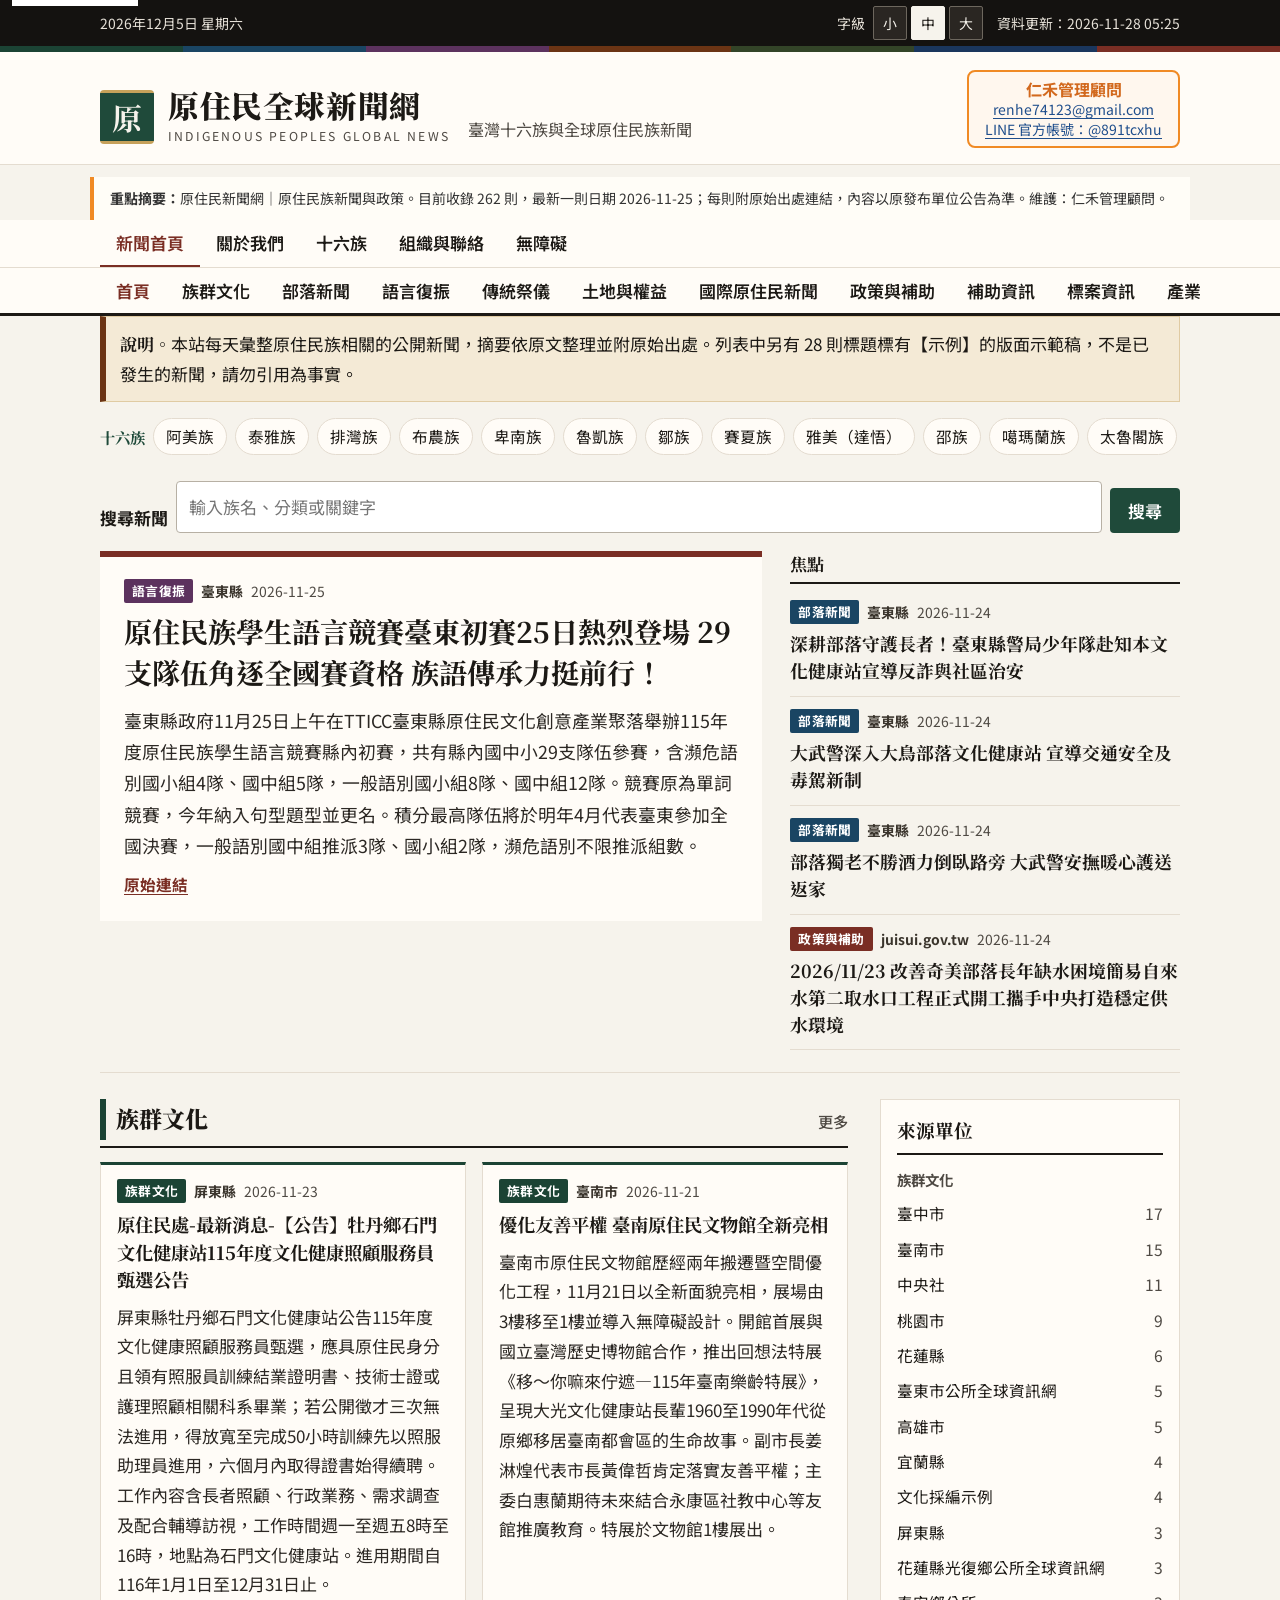
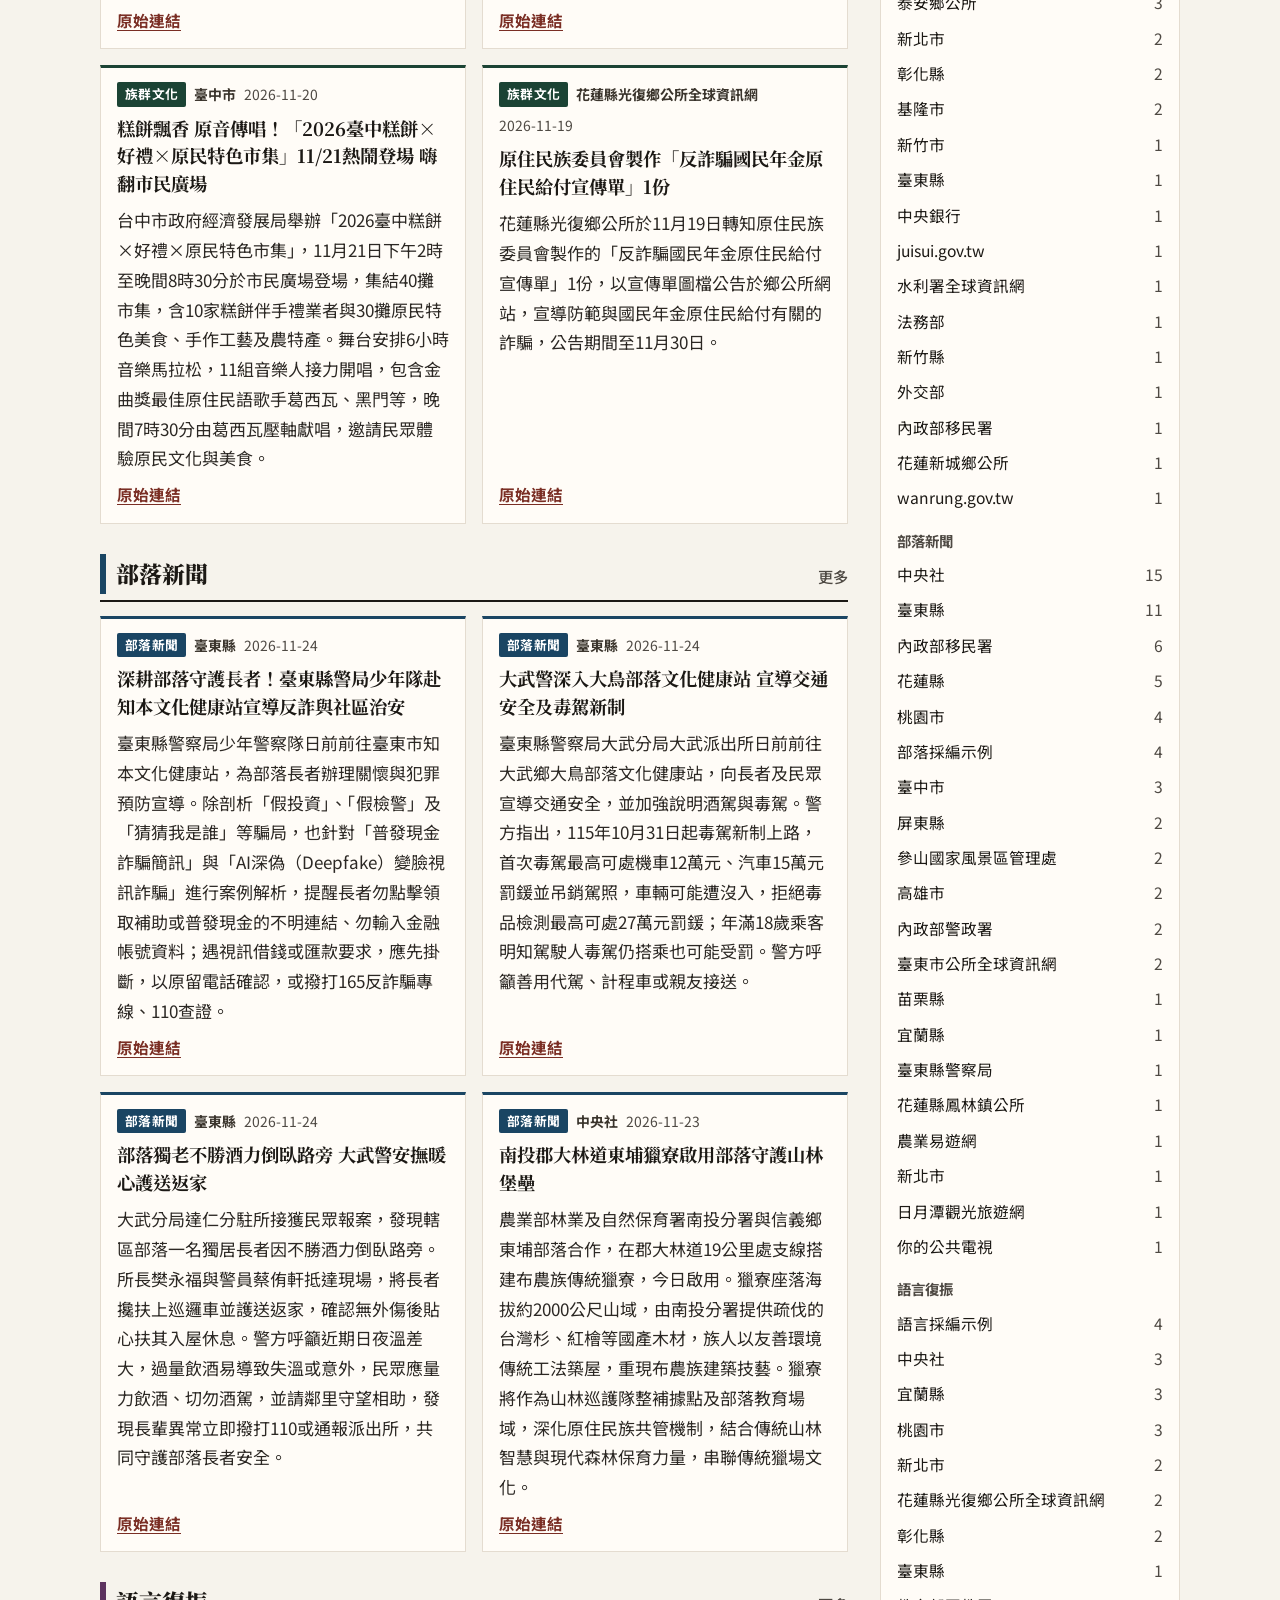
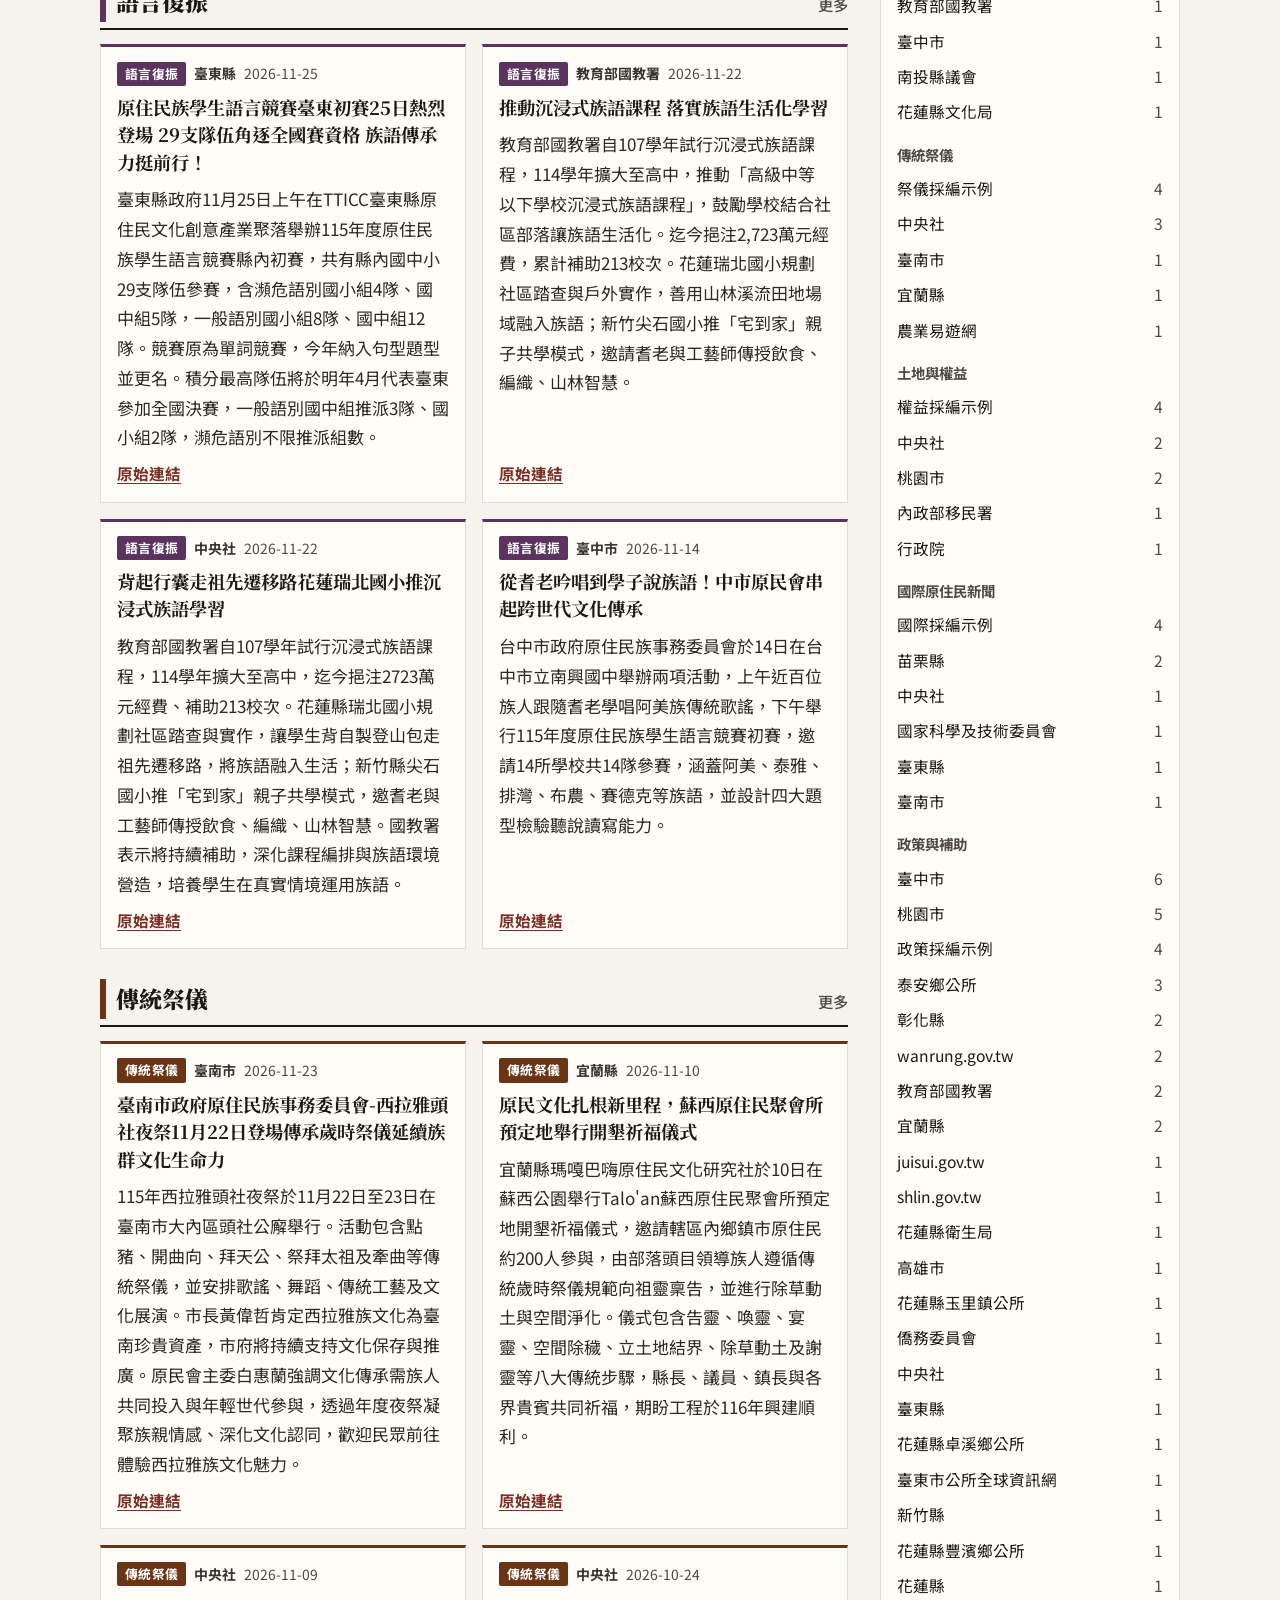
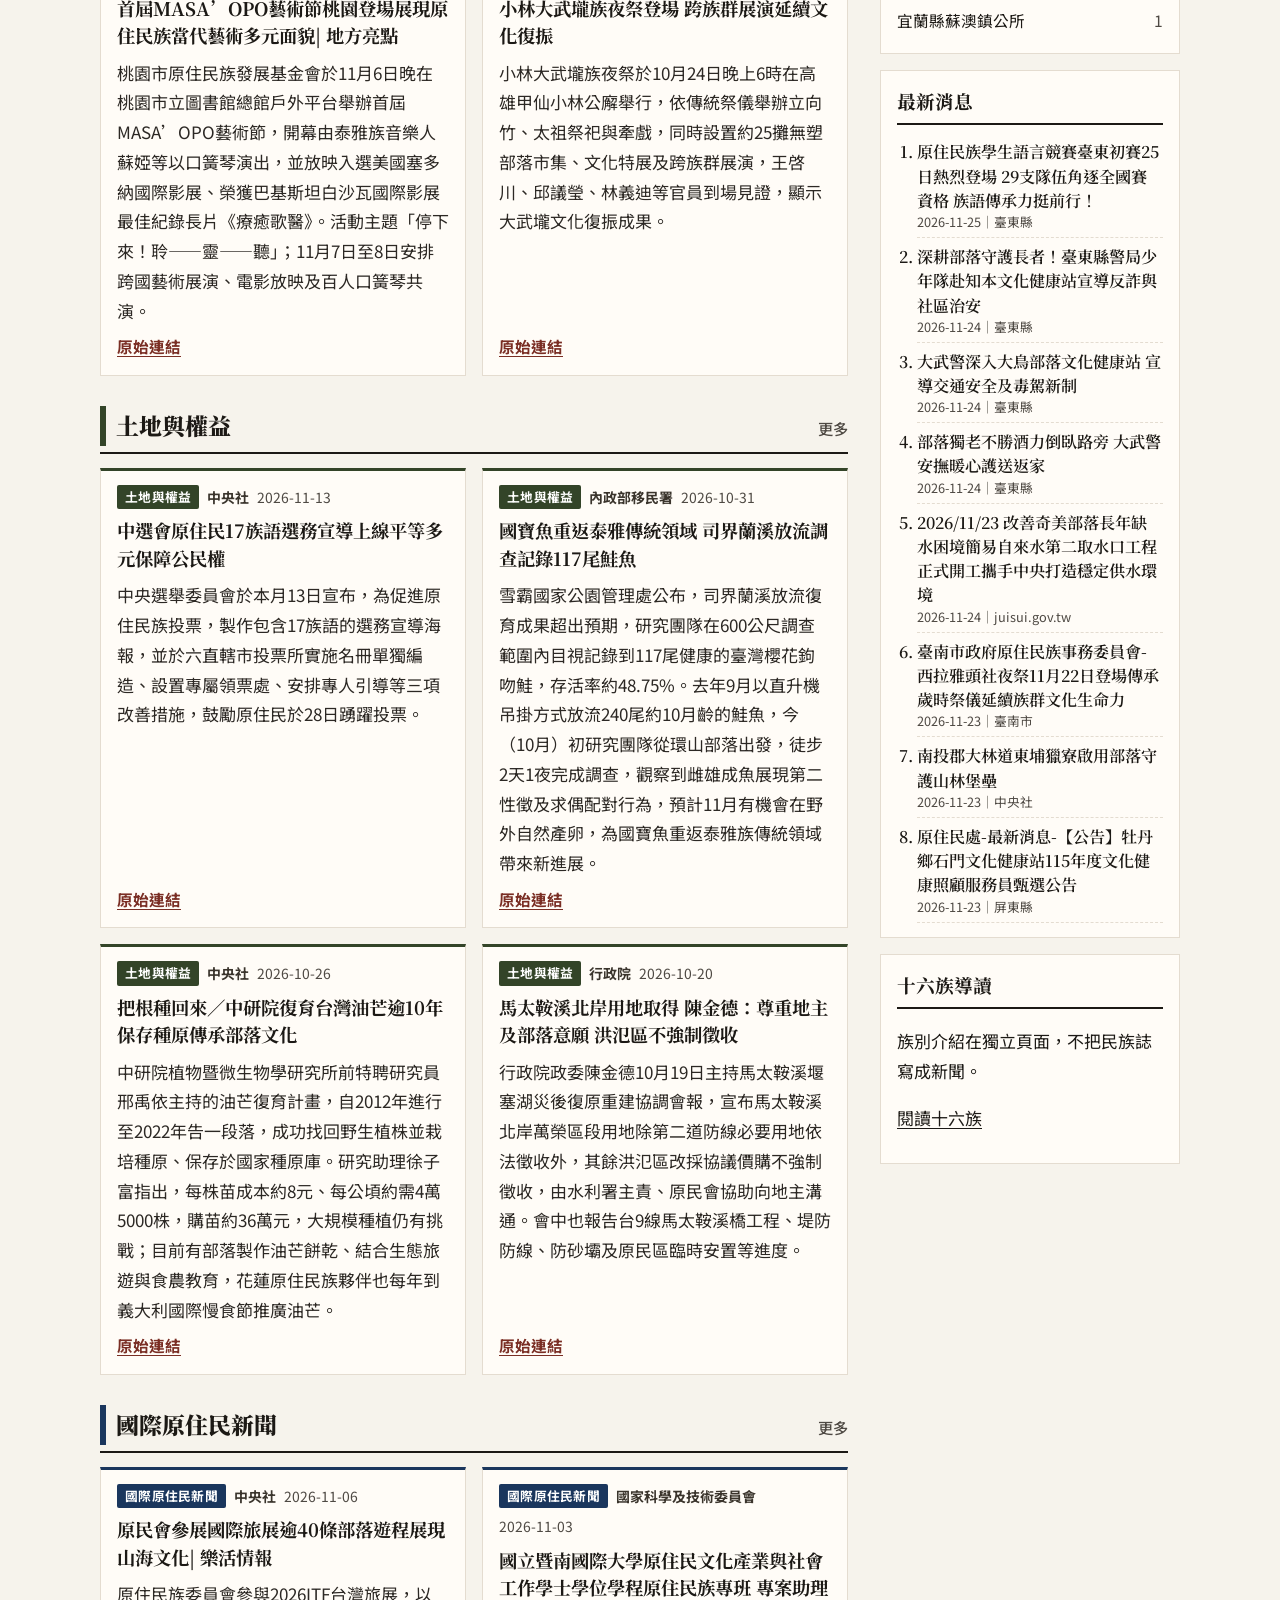
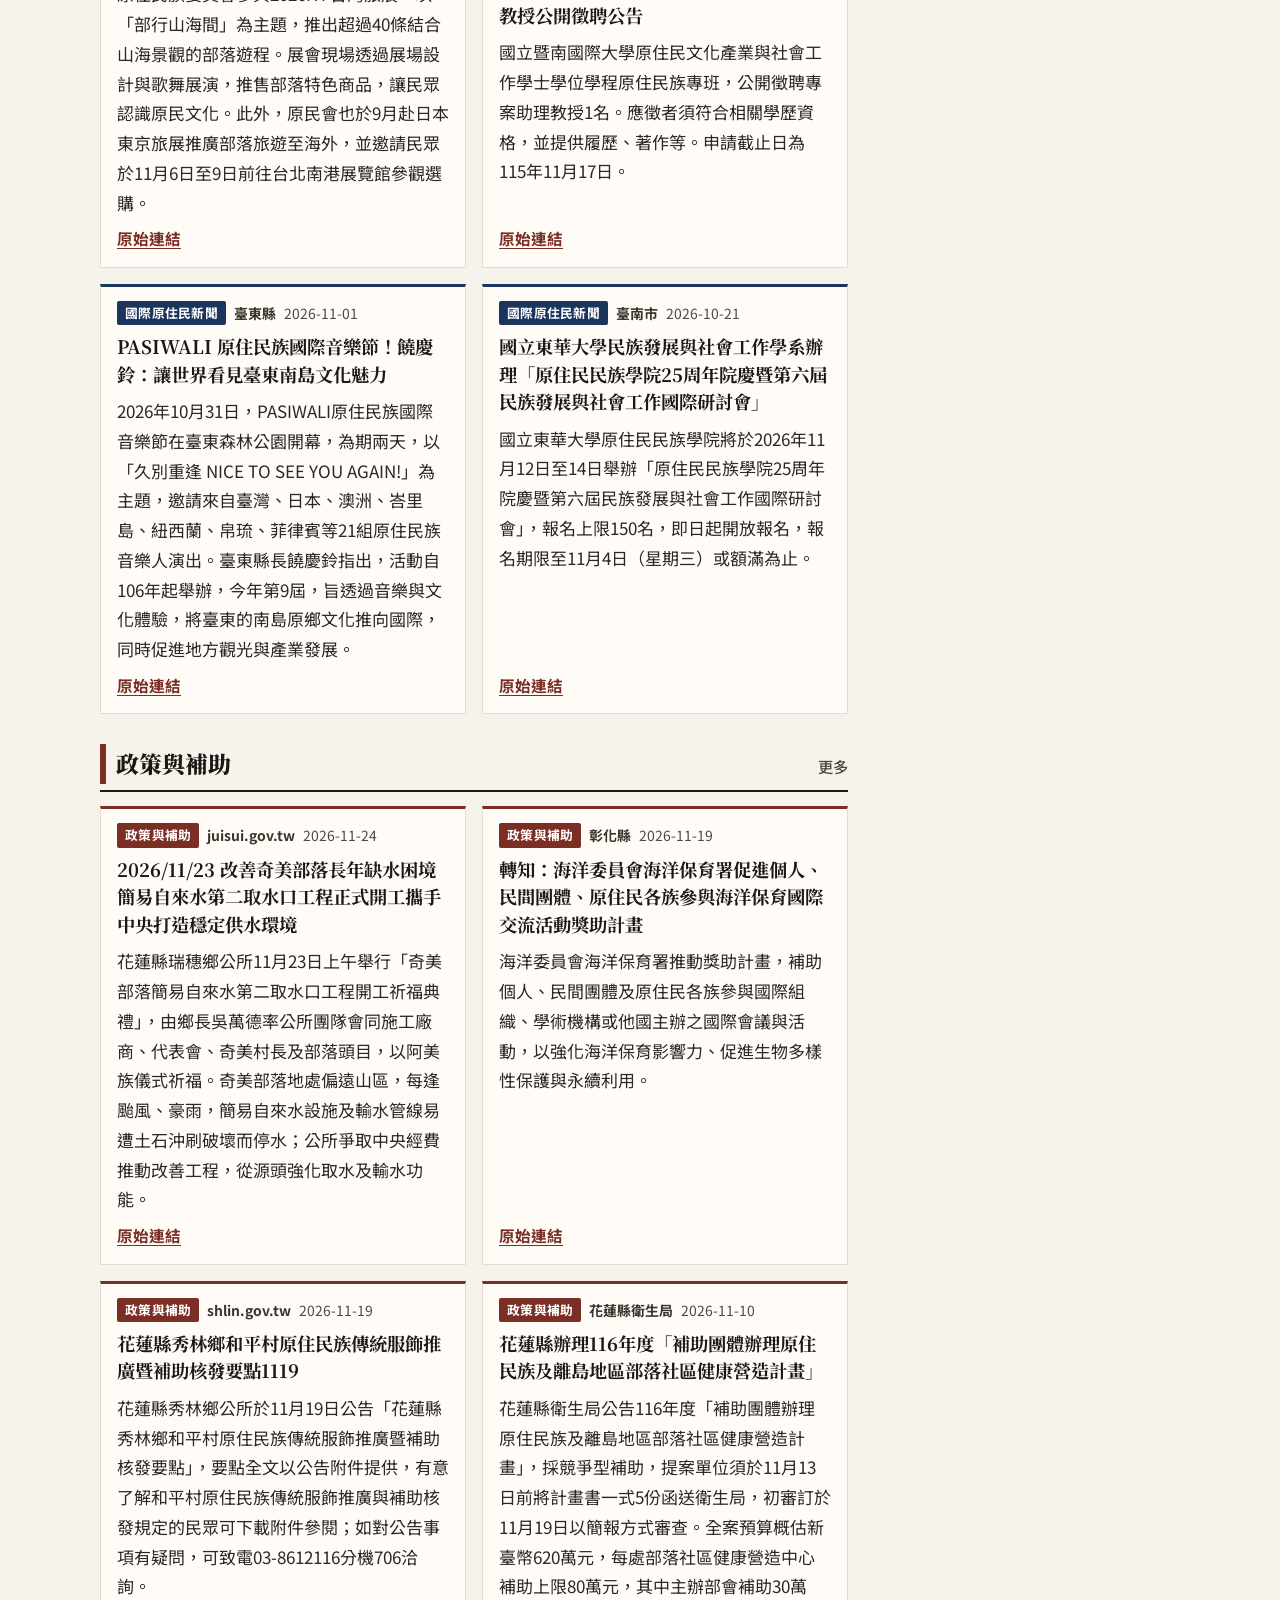
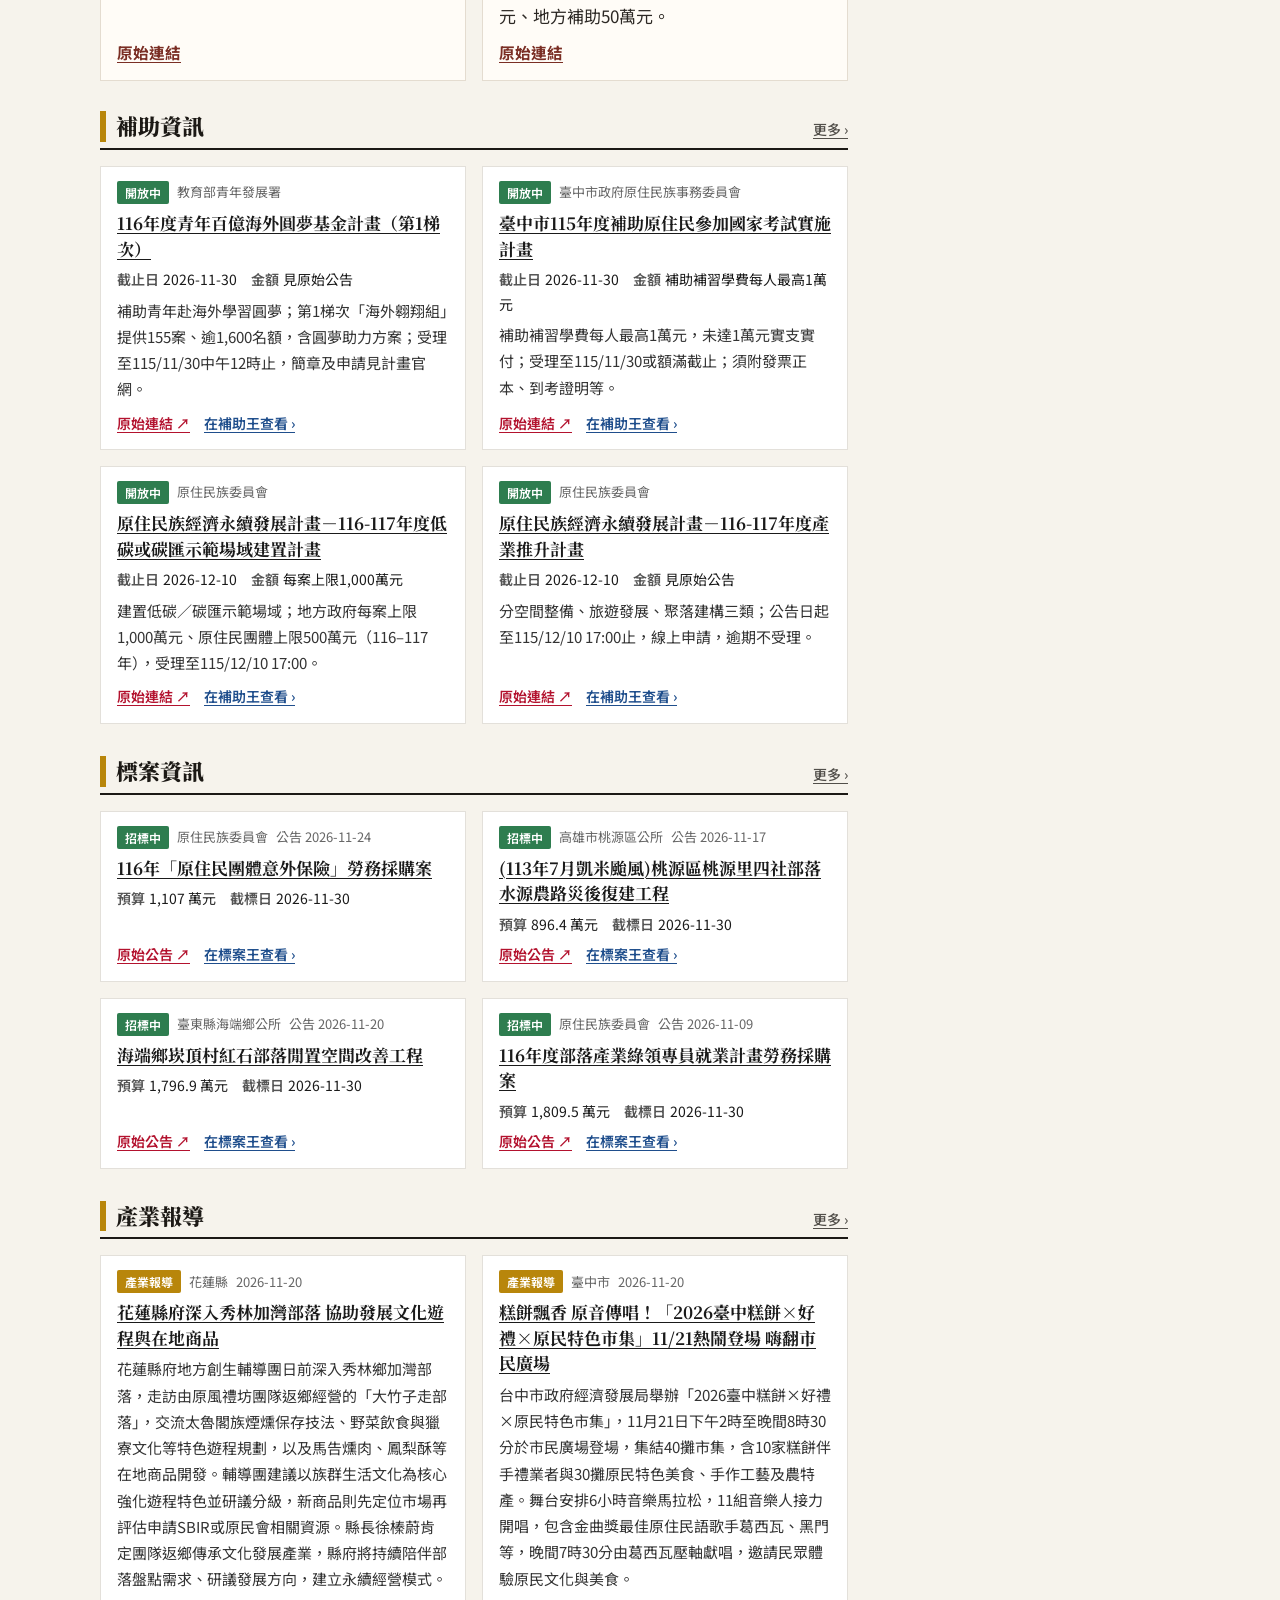
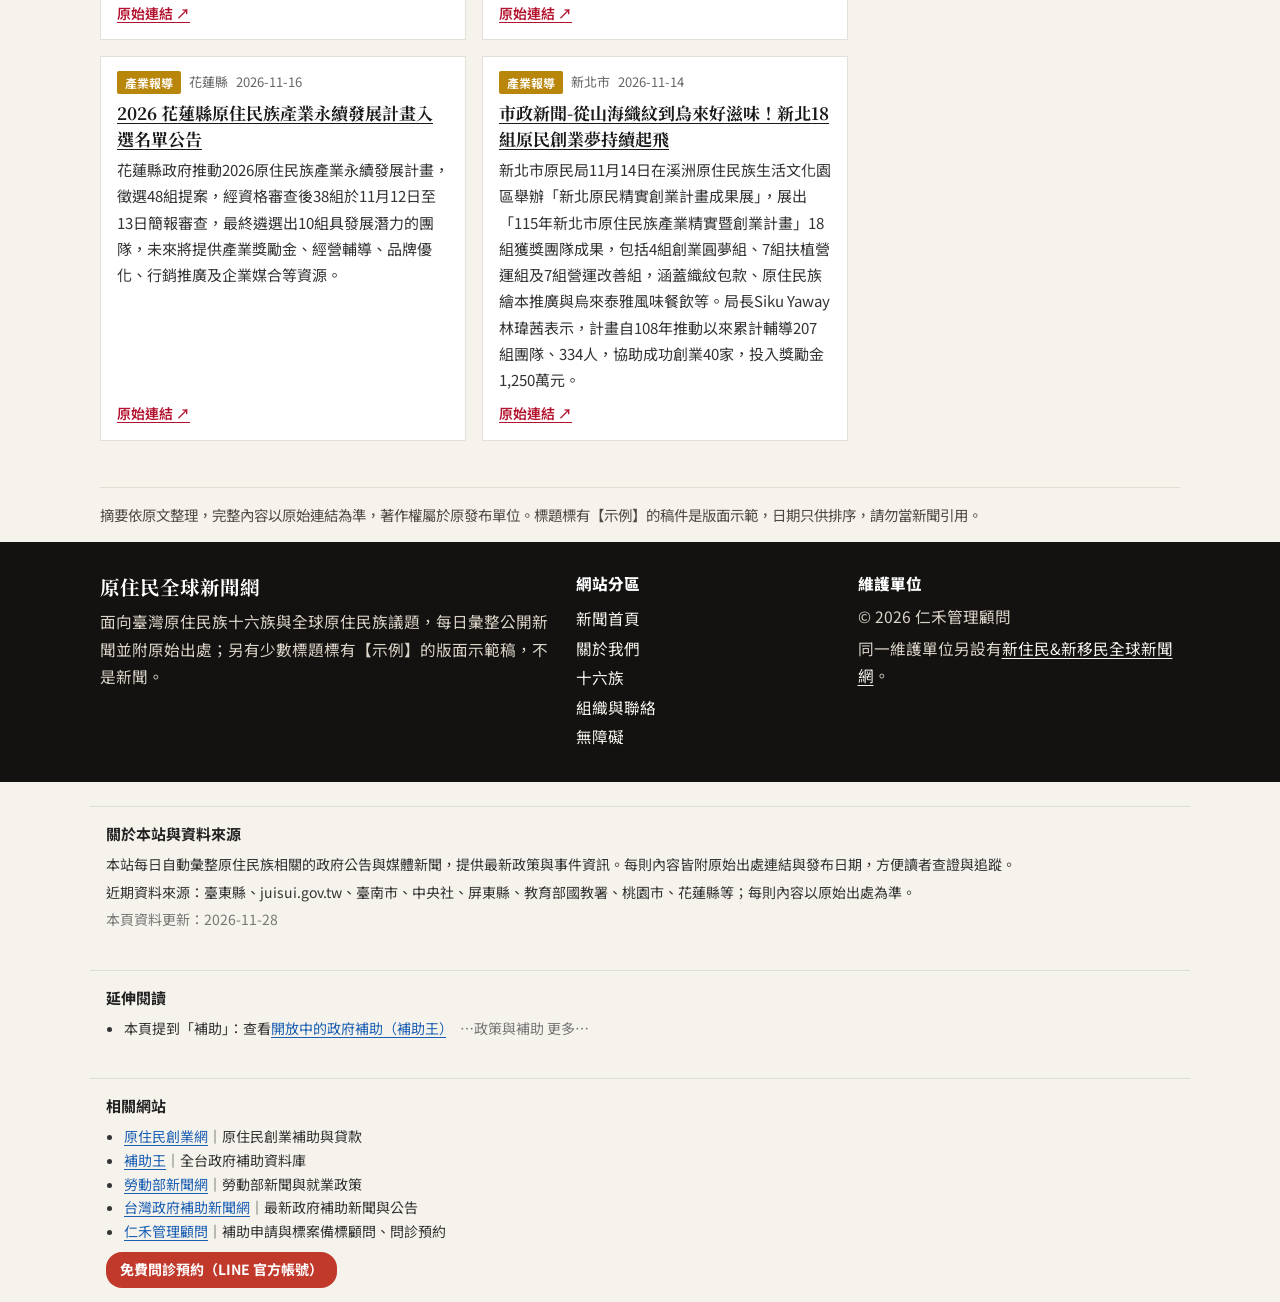
==== commit 4e79d371: "新聞更新 2026-11-28 05:26" ====
--- a/index.html
+++ b/index.html
@@ -105,6 +105,6 @@
 <script src="data.js"></script>
 <script src="common.js"></script>
 <script src="extras.js"></script><script src="extras-ui.js"></script><script src="app.js"></script>
-<!--MX:about--><section class="mx-box mx-about" id="about-data" aria-label="關於本站與資料來源"><h2>關於本站與資料來源</h2><p style="margin:0">本站每日自動彙整原住民族相關的政府公告與媒體新聞，提供最新政策與事件資訊。每則內容皆附原始出處連結與發布日期，方便讀者查證與追蹤。</p><p style="margin:4px 0 0">近期資料來源：臺東縣、juisui.gov.tw、臺南市、中央社、屏東縣、教育部國教署、桃園市、花蓮縣等；每則內容以原始出處為準。</p><p style="margin:4px 0 0;color:#777">本頁資料更新：2026-11-26</p></section><!--/MX:about--><!--MX:context--><section class="mx-box mx-context" aria-label="延伸閱讀"><h2>延伸閱讀</h2><ul><li>本頁提到「補助」：查看<a href="https://www.subsidyking.tw/">開放中的政府補助（補助王）</a><span style="color:#777">　…政策與補助 更多…</span></li></ul></section><!--/MX:context--><!--MX:footer--><style>.mx-box{max-width:1100px;margin:24px auto 0;padding:14px 16px;box-sizing:border-box;font-size:14px;line-height:1.7;color:#333;border-top:1px solid #ddd}.mx-box h2{font-size:15px;margin:0 0 6px;color:#222}.mx-box ul{margin:0;padding-left:18px}.mx-box a{color:#1a5fb4}.mx-cta{display:inline-block;margin-top:8px;padding:6px 14px;background:#c0392b;color:#fff!important;border-radius:16px;text-decoration:none;font-weight:bold}.mx-fab{position:fixed;right:14px;bottom:16px;z-index:9990;padding:10px 16px;background:#c0392b;color:#fff!important;border-radius:22px;box-shadow:0 2px 8px rgba(0,0,0,.25);text-decoration:none;font-weight:bold;font-size:15px}@media (max-width:860px){body{padding-bottom:96px}.geo-sum{padding-bottom:20px}.mx-fab{bottom:12px;right:12px}}@media print{.mx-fab{display:none}}</style><aside class="mx-box mx-related" aria-label="相關網站"><h2>相關網站</h2><ul><li><a href="https://web16.subsidyking.tw/">原住民創業網</a>｜原住民創業補助與貸款</li><li><a href="https://www.subsidyking.tw/">補助王</a>｜全台政府補助資料庫</li><li><a href="https://web10.subsidyking.tw/">勞動部新聞網</a>｜勞動部新聞與就業政策</li><li><a href="https://news.subsidyking.tw/">台灣政府補助新聞網</a>｜最新政府補助新聞與公告</li><li><a href="https://web18.subsidyking.tw/?utm_source=web3.subsidyking.tw&utm_medium=matrix">仁禾管理顧問</a>｜補助申請與標案備標顧問、問診預約</li></ul><a class="mx-cta" href="https://line.me/R/ti/p/@891tcxhu" target="_blank" rel="noopener" onclick="if(window.gtag)gtag('event','click_consult',{site:'web3.subsidyking.tw'})">免費問診預約（LINE 官方帳號）</a></aside><!--/MX:footer-->
+<!--MX:about--><section class="mx-box mx-about" id="about-data" aria-label="關於本站與資料來源"><h2>關於本站與資料來源</h2><p style="margin:0">本站每日自動彙整原住民族相關的政府公告與媒體新聞，提供最新政策與事件資訊。每則內容皆附原始出處連結與發布日期，方便讀者查證與追蹤。</p><p style="margin:4px 0 0">近期資料來源：臺東縣、juisui.gov.tw、臺南市、中央社、屏東縣、教育部國教署、桃園市、花蓮縣等；每則內容以原始出處為準。</p><p style="margin:4px 0 0;color:#777">本頁資料更新：2026-11-28</p></section><!--/MX:about--><!--MX:context--><section class="mx-box mx-context" aria-label="延伸閱讀"><h2>延伸閱讀</h2><ul><li>本頁提到「補助」：查看<a href="https://www.subsidyking.tw/">開放中的政府補助（補助王）</a><span style="color:#777">　…政策與補助 更多…</span></li></ul></section><!--/MX:context--><!--MX:footer--><style>.mx-box{max-width:1100px;margin:24px auto 0;padding:14px 16px;box-sizing:border-box;font-size:14px;line-height:1.7;color:#333;border-top:1px solid #ddd}.mx-box h2{font-size:15px;margin:0 0 6px;color:#222}.mx-box ul{margin:0;padding-left:18px}.mx-box a{color:#1a5fb4}.mx-cta{display:inline-block;margin-top:8px;padding:6px 14px;background:#c0392b;color:#fff!important;border-radius:16px;text-decoration:none;font-weight:bold}.mx-fab{position:fixed;right:14px;bottom:16px;z-index:9990;padding:10px 16px;background:#c0392b;color:#fff!important;border-radius:22px;box-shadow:0 2px 8px rgba(0,0,0,.25);text-decoration:none;font-weight:bold;font-size:15px}@media (max-width:860px){body{padding-bottom:96px}.geo-sum{padding-bottom:20px}.mx-fab{bottom:12px;right:12px}}@media print{.mx-fab{display:none}}</style><aside class="mx-box mx-related" aria-label="相關網站"><h2>相關網站</h2><ul><li><a href="https://web16.subsidyking.tw/">原住民創業網</a>｜原住民創業補助與貸款</li><li><a href="https://www.subsidyking.tw/">補助王</a>｜全台政府補助資料庫</li><li><a href="https://web10.subsidyking.tw/">勞動部新聞網</a>｜勞動部新聞與就業政策</li><li><a href="https://news.subsidyking.tw/">台灣政府補助新聞網</a>｜最新政府補助新聞與公告</li><li><a href="https://web18.subsidyking.tw/?utm_source=web3.subsidyking.tw&utm_medium=matrix">仁禾管理顧問</a>｜補助申請與標案備標顧問、問診預約</li></ul><a class="mx-cta" href="https://line.me/R/ti/p/@891tcxhu" target="_blank" rel="noopener" onclick="if(window.gtag)gtag('event','click_consult',{site:'web3.subsidyking.tw'})">免費問診預約（LINE 官方帳號）</a></aside><!--/MX:footer-->
 </body>
 </html>
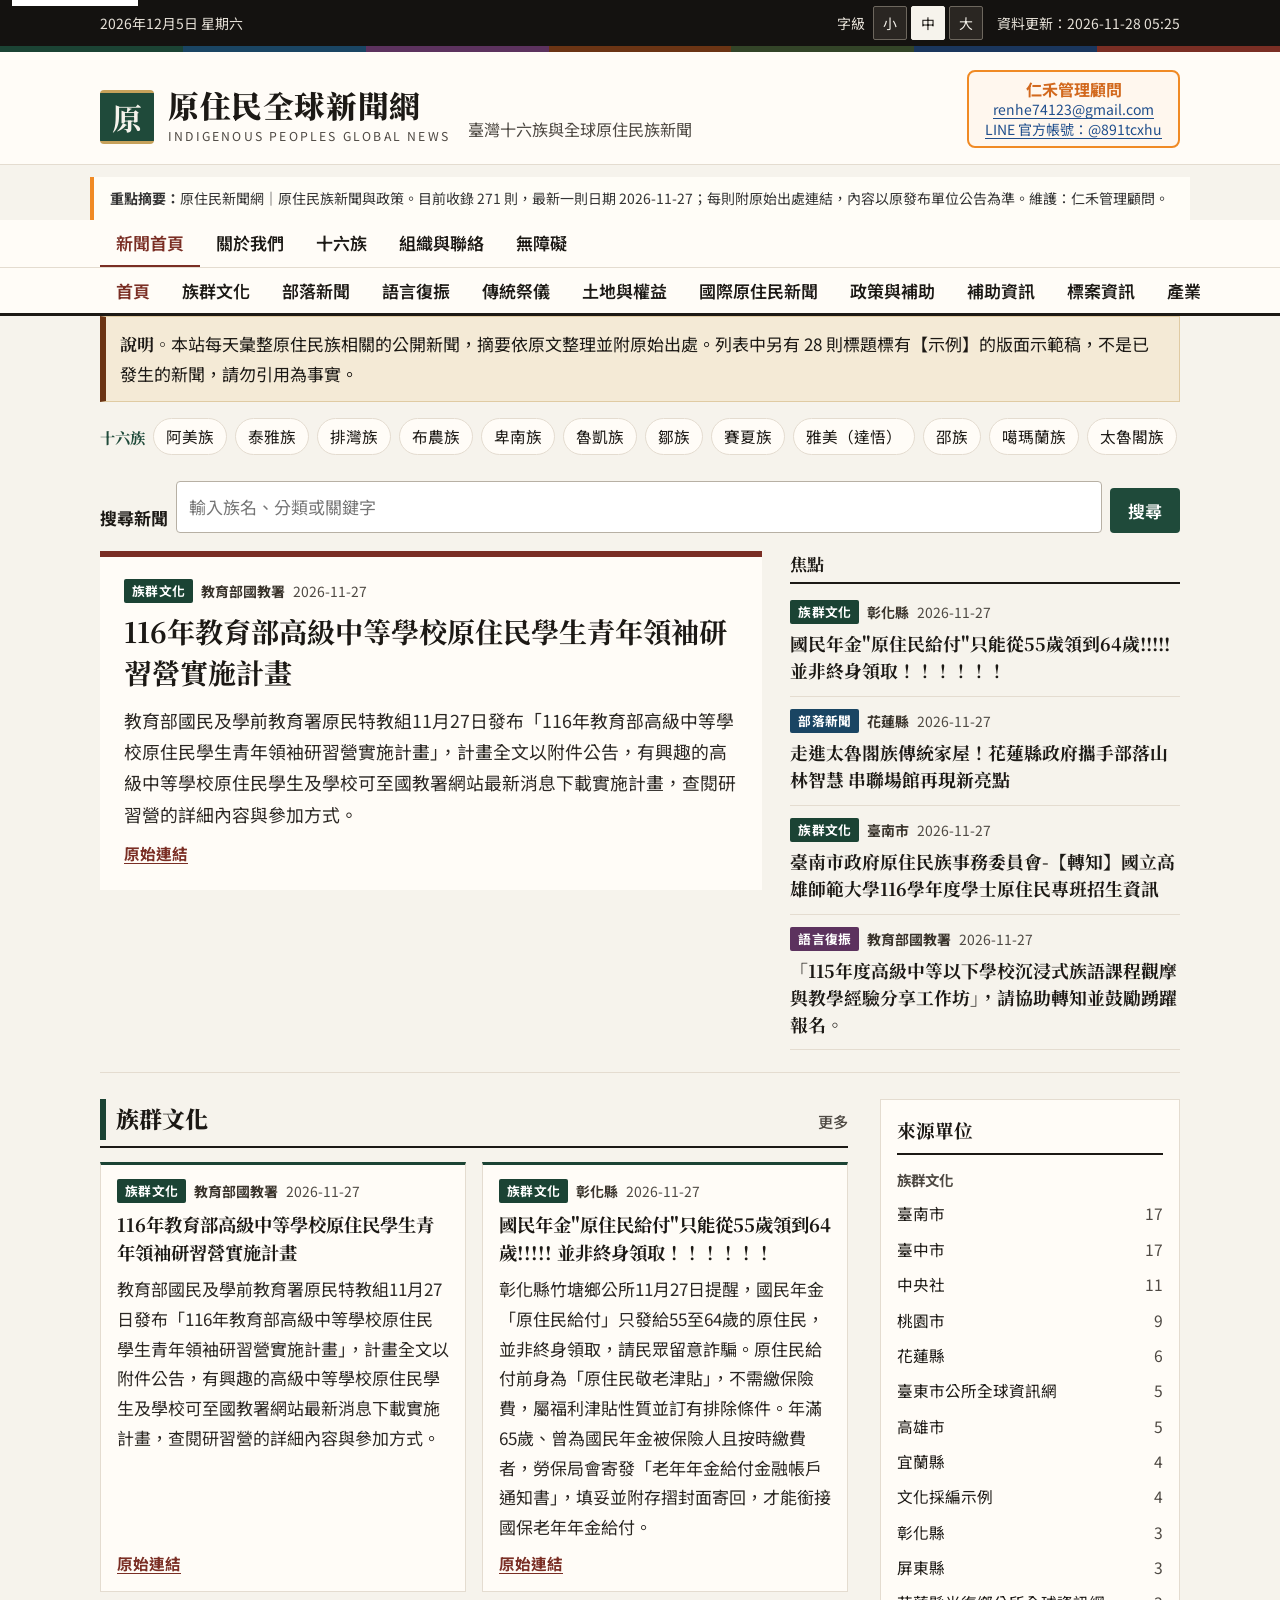
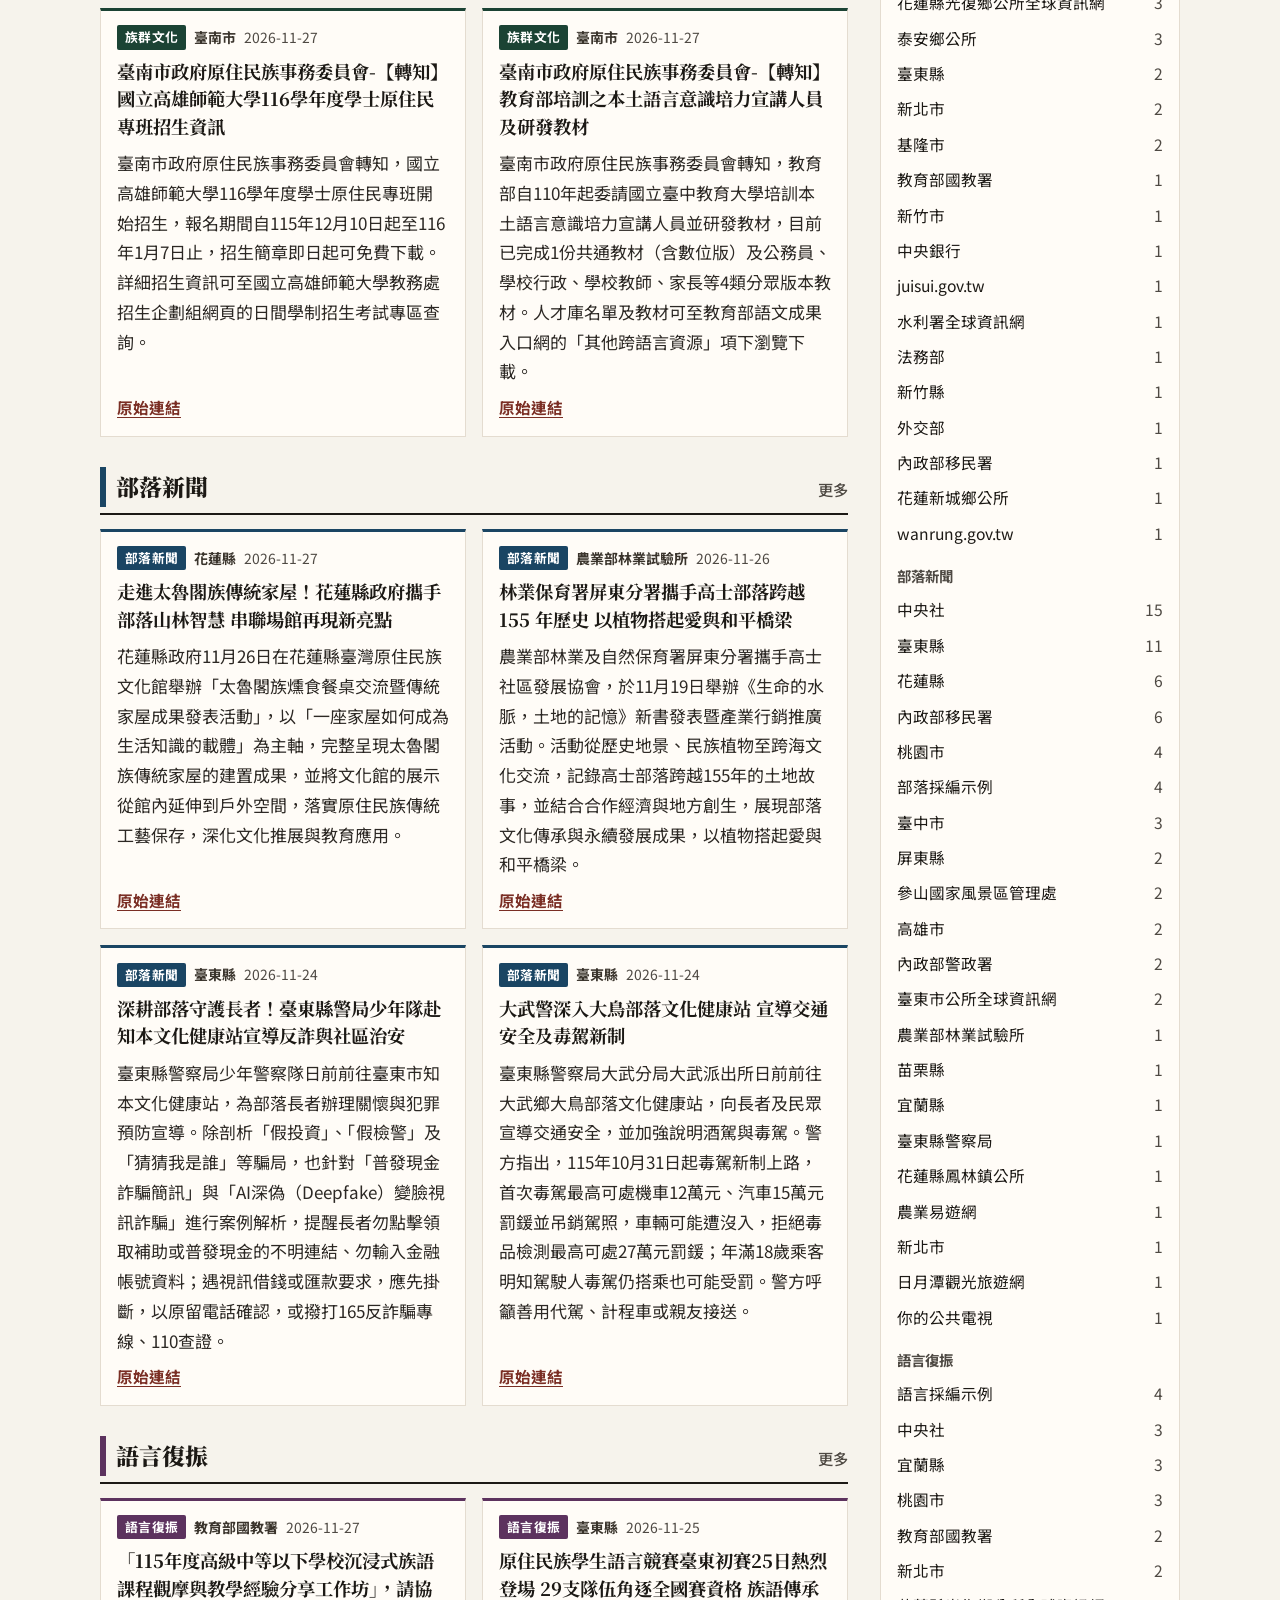
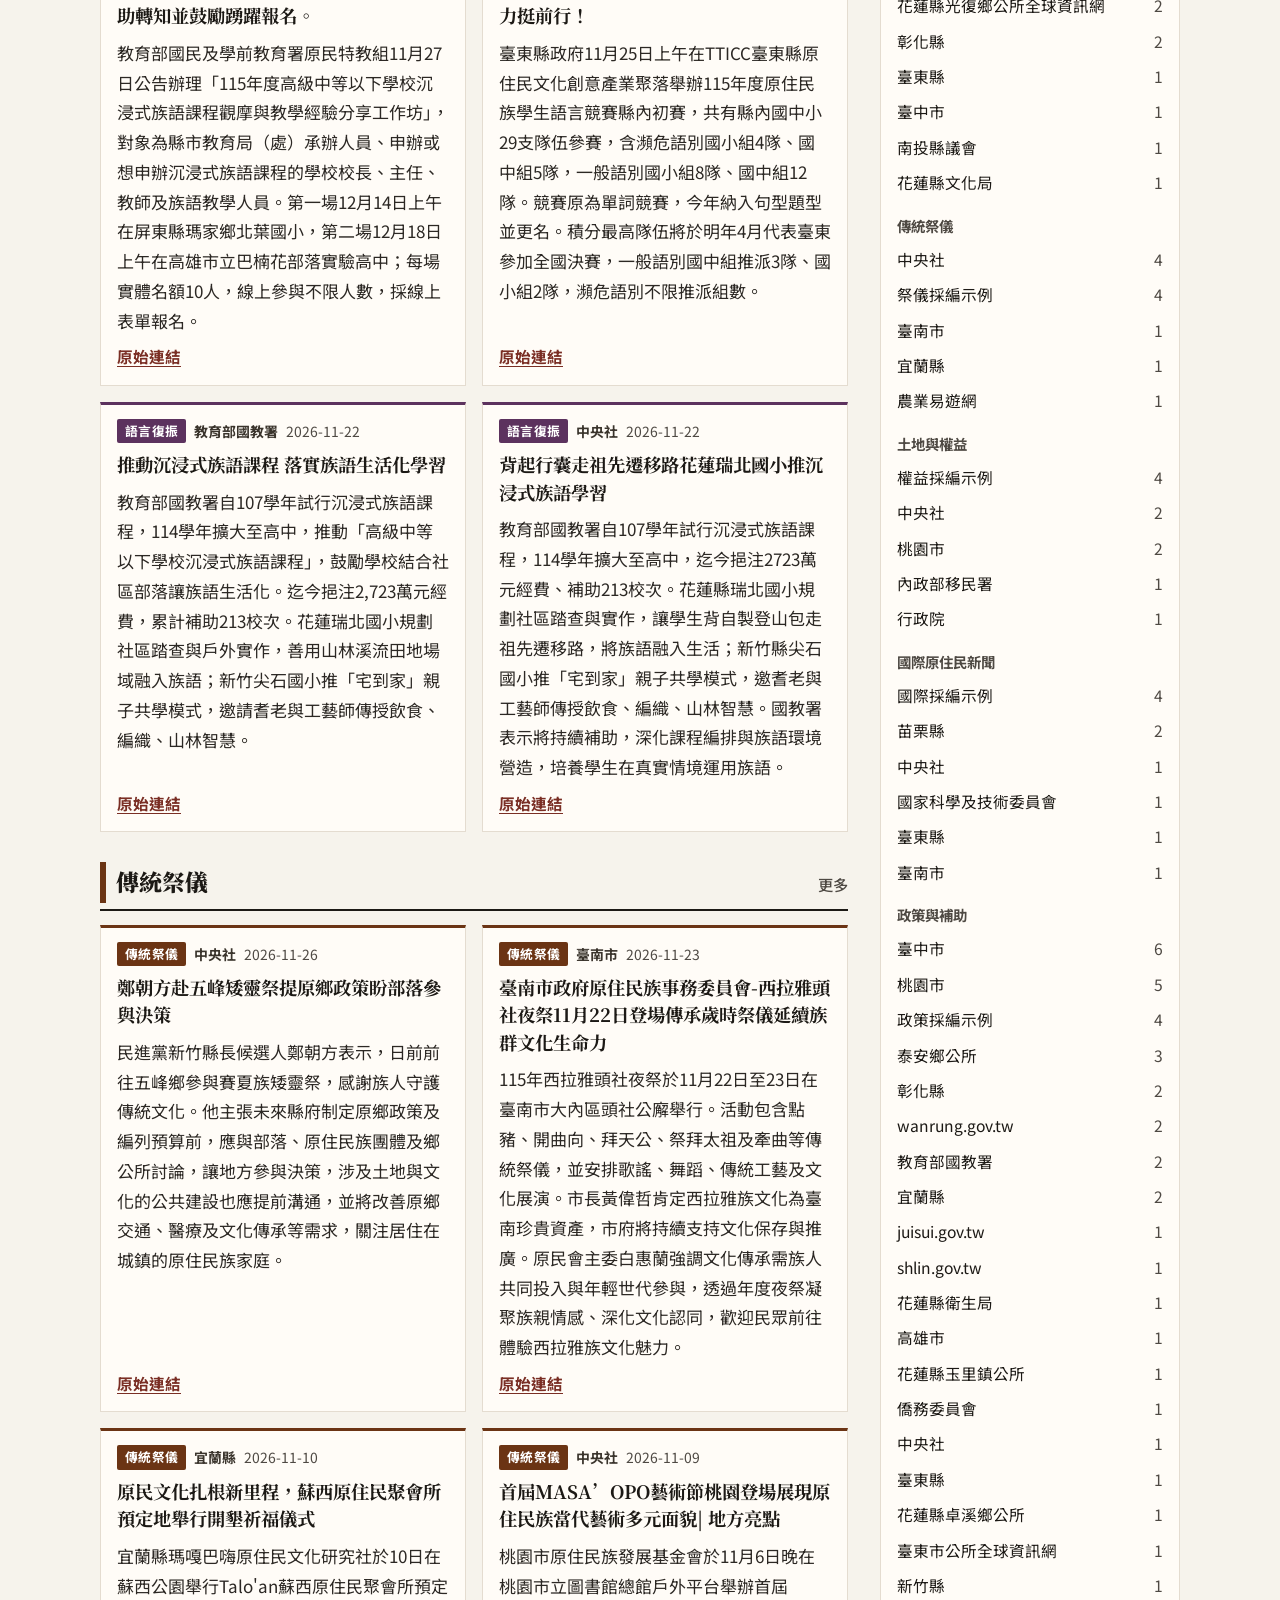
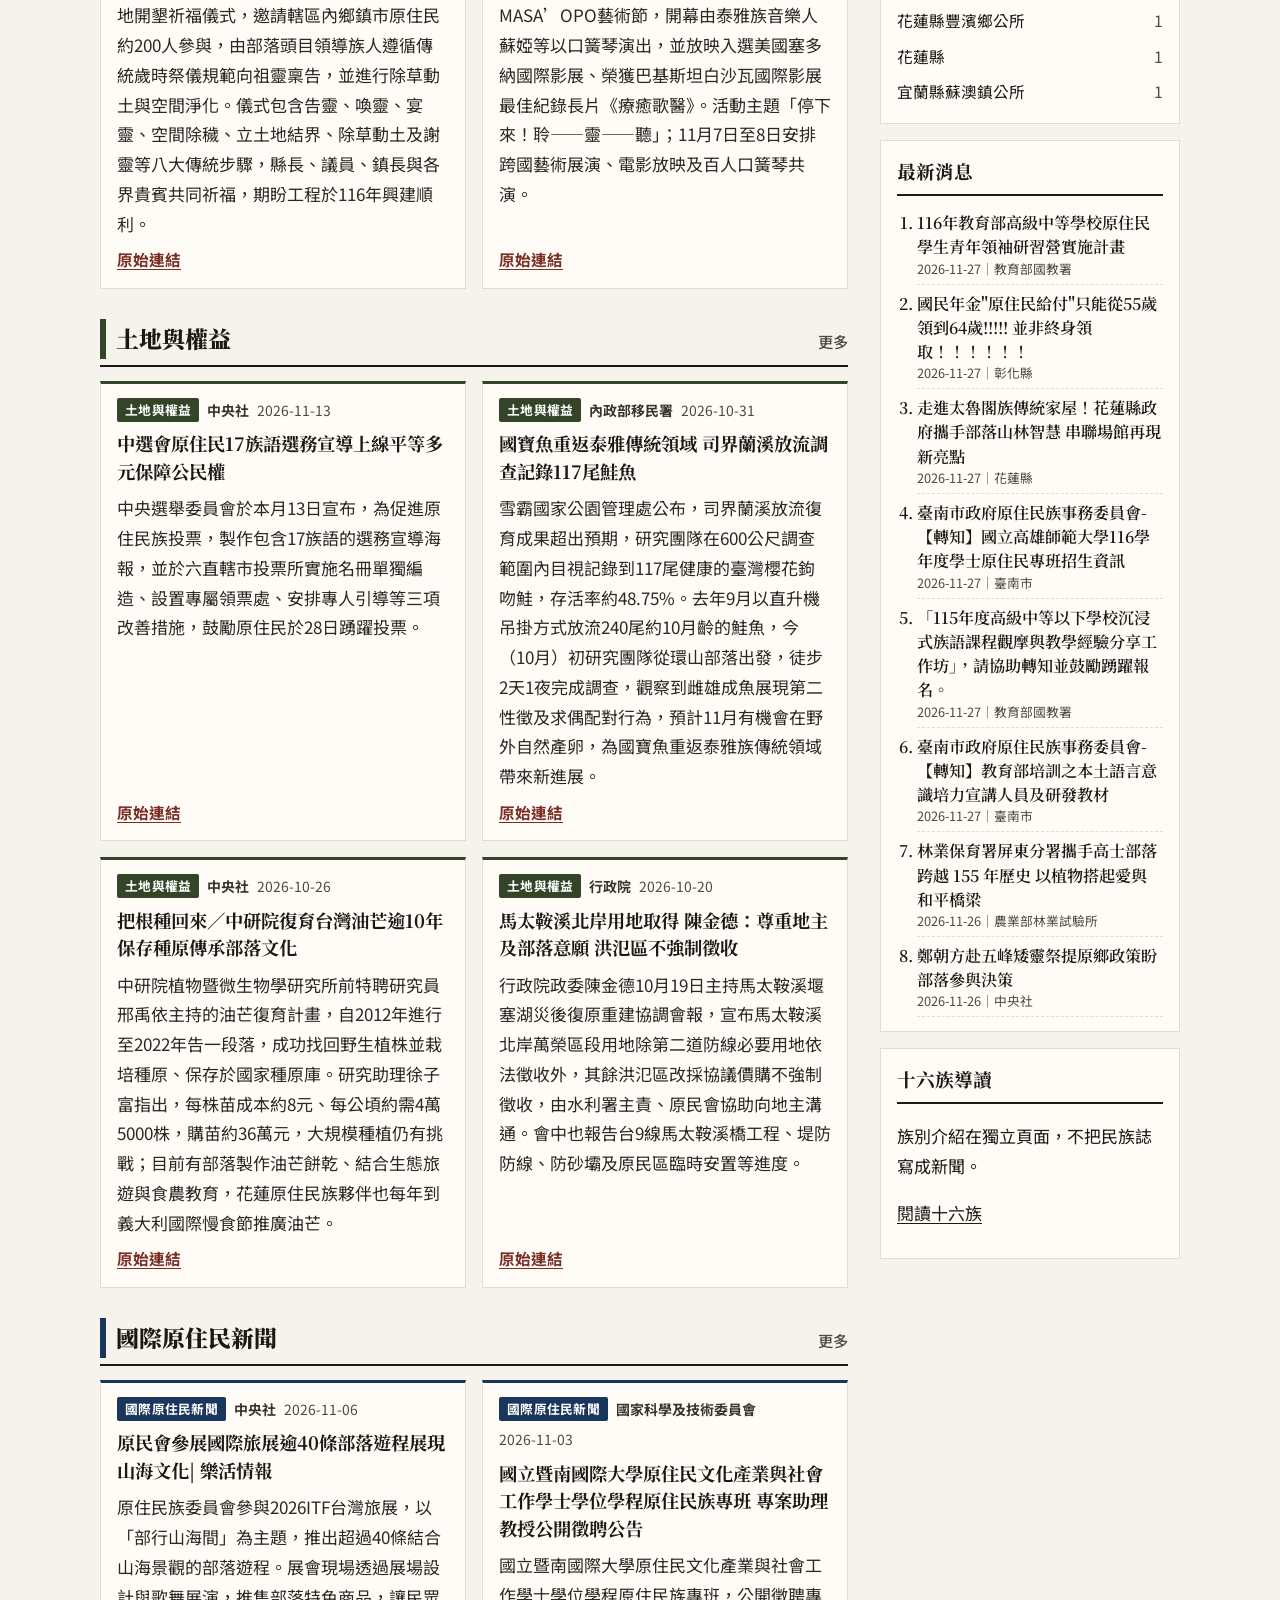
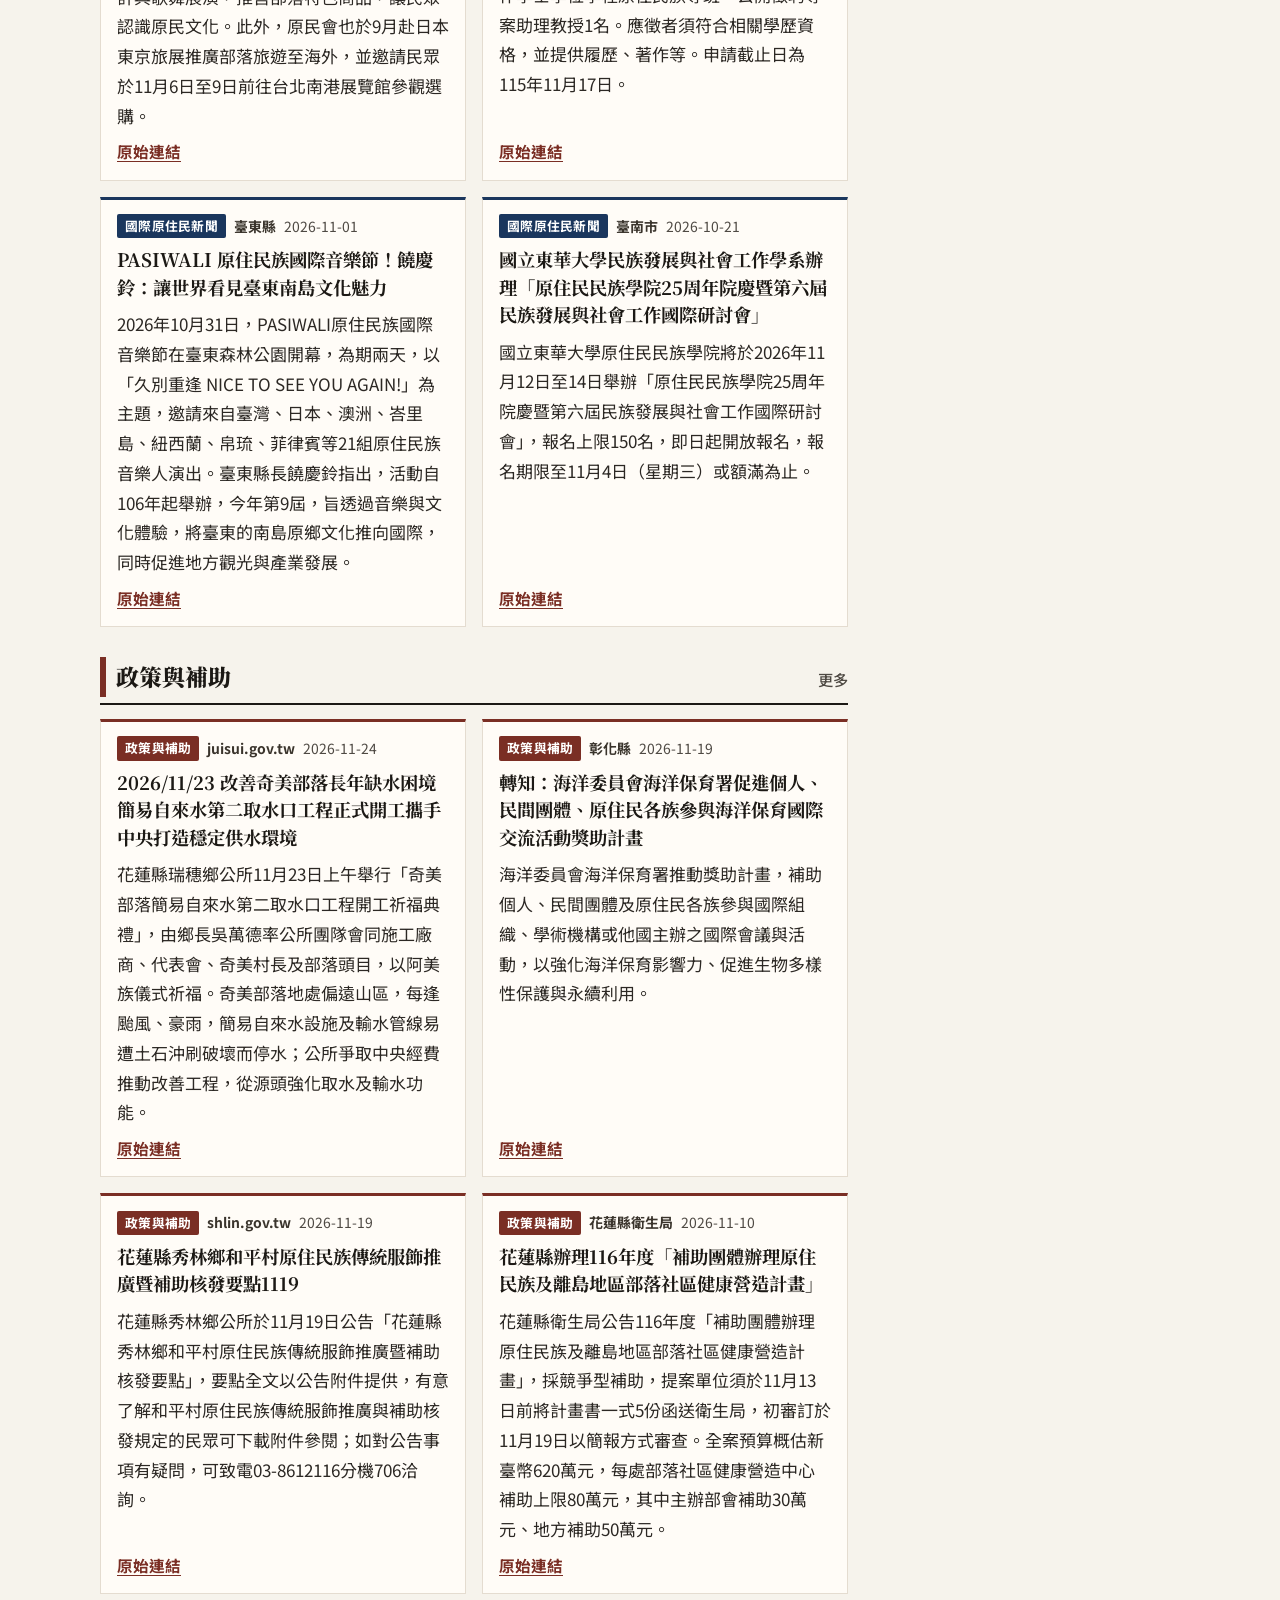
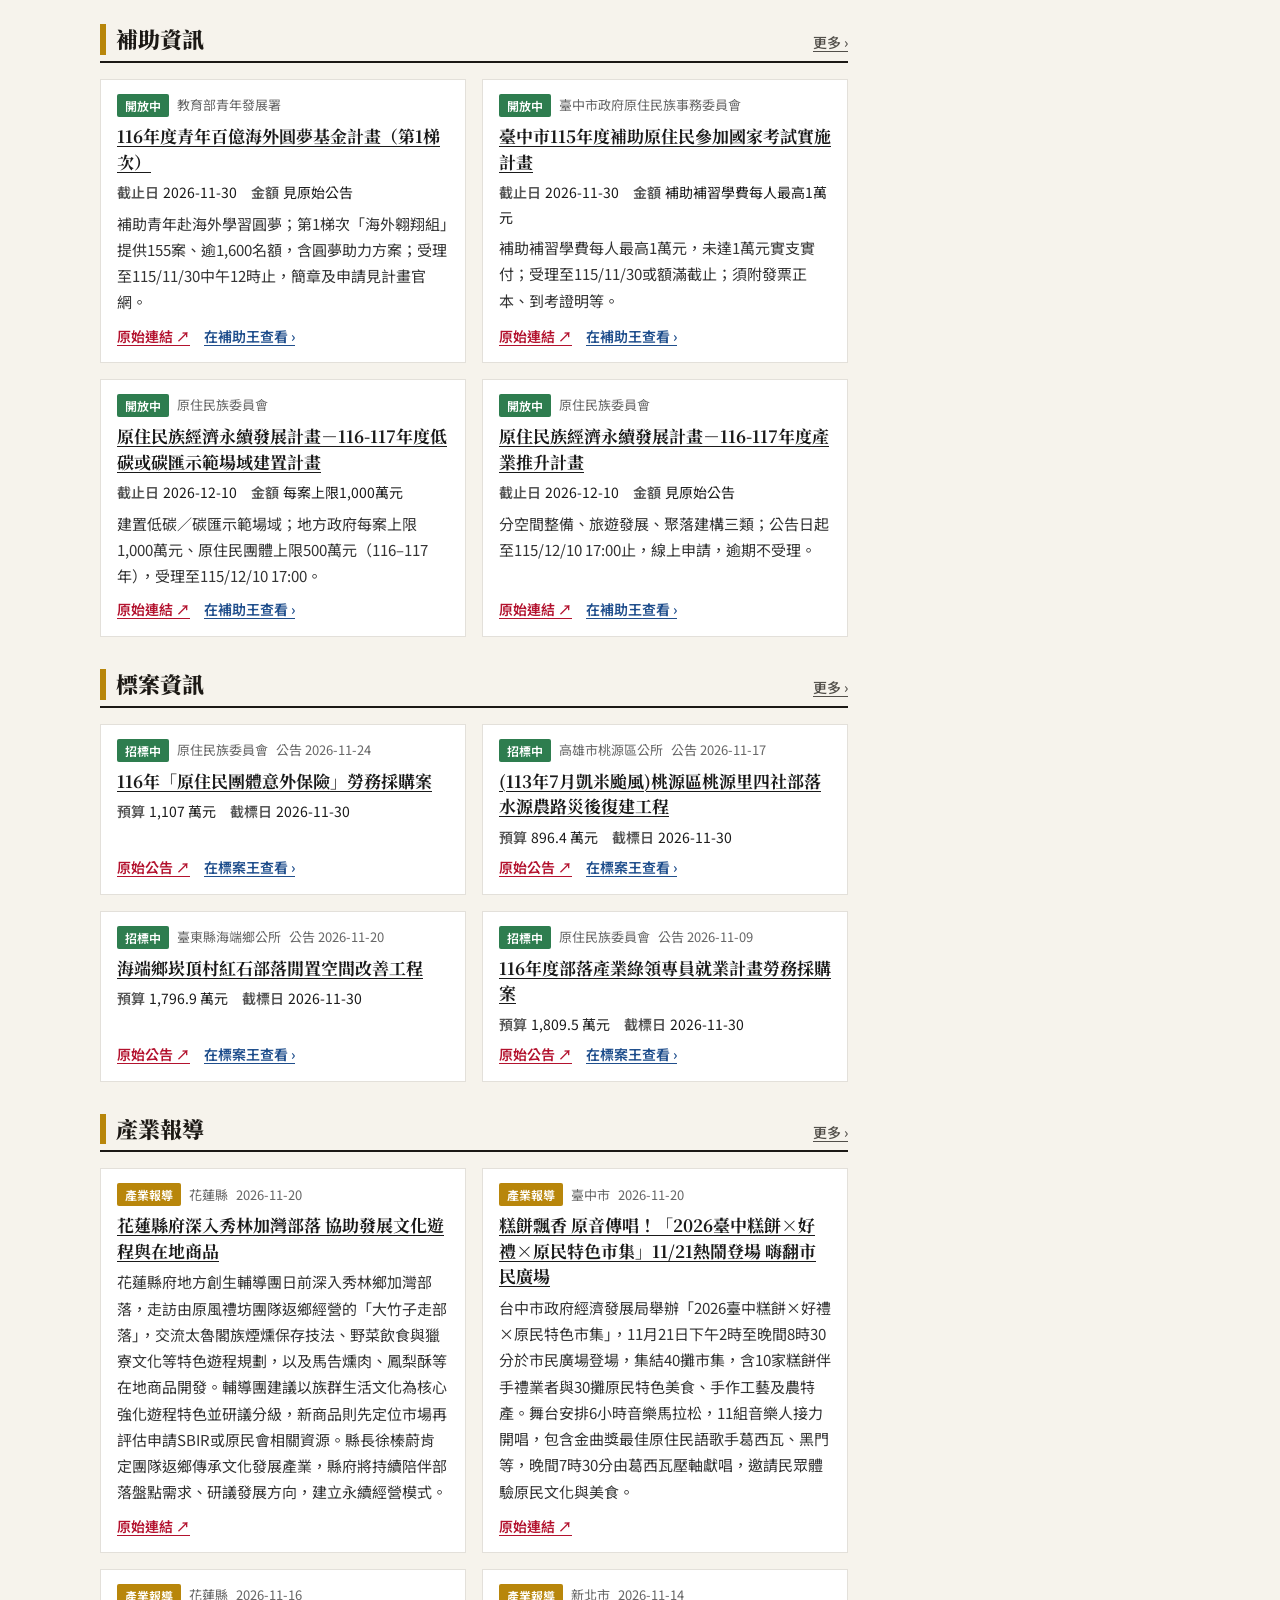
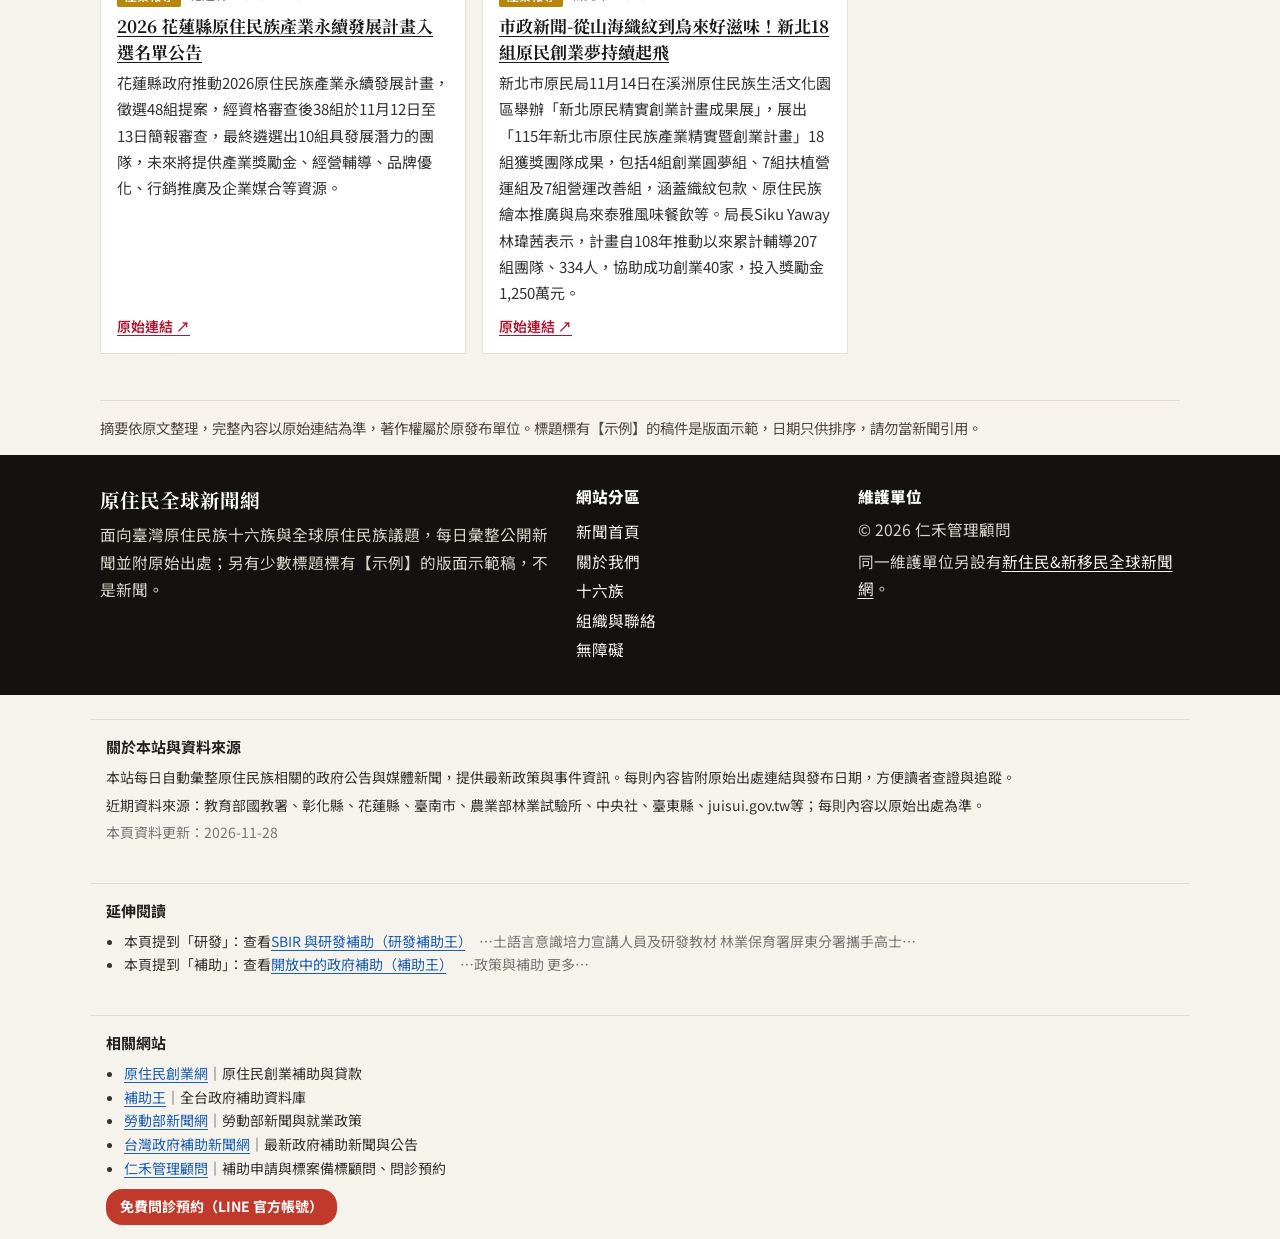
==== commit 36926b45: "新聞更新 2026-11-28 05:28" ====
--- a/index.html
+++ b/index.html
@@ -28,7 +28,7 @@
 <a class="skip" href="#content">跳至主要內容</a>
 <div class="topbar"><div class="wrap"><span id="today">日期載入中</span><span class="tools"><span class="fs" role="group" aria-label="字級"><span class="fs-label">字級</span><button type="button" data-fs-set="sm" aria-pressed="false">小</button><button type="button" data-fs-set="md" aria-pressed="true">中</button><button type="button" data-fs-set="lg" aria-pressed="false">大</button></span><span id="upd">每日更新</span></span></div></div>
 <div class="bands" aria-hidden="true"><i></i><i></i><i></i><i></i><i></i><i></i><i></i></div>
-<header class="masthead"><div class="wrap"><div class="rhad"><b>仁禾管理顧問</b><a href="mailto:renhe74123@gmail.com">renhe74123@gmail.com</a><a href="https://line.me/R/ti/p/@891tcxhu" target="_blank" rel="noopener">LINE 官方帳號：@891tcxhu</a></div><a href="index.html" class="brand"><span class="mark" aria-hidden="true">原</span><div><h1 class="brand-h1">原住民全球新聞網</h1><small>INDIGENOUS PEOPLES GLOBAL NEWS</small></div></a><p class="tagline">臺灣十六族與全球原住民族新聞</p></div></header><!--MX:geosum--><section class="geo-sum mx-geosum" aria-label="重點摘要" style="max-width:1100px;margin:12px auto 0;padding:10px 16px;background:#fffdf7;border-left:4px solid #f08a24;font-size:14px;line-height:1.7;color:#333;box-sizing:border-box"><b>重點摘要：</b>原住民新聞網｜原住民族新聞與政策。目前收錄 262 則，最新一則日期 2026-11-25；每則附原始出處連結，內容以原發布單位公告為準。維護：仁禾管理顧問。</section><!--/MX:geosum--><div class="rhm"><b>仁禾管理顧問</b><br><a href="mailto:renhe74123@gmail.com">renhe74123@gmail.com</a><br><a href="https://line.me/R/ti/p/@891tcxhu" target="_blank" rel="noopener">LINE 官方帳號：@891tcxhu</a></div>
+<header class="masthead"><div class="wrap"><div class="rhad"><b>仁禾管理顧問</b><a href="mailto:renhe74123@gmail.com">renhe74123@gmail.com</a><a href="https://line.me/R/ti/p/@891tcxhu" target="_blank" rel="noopener">LINE 官方帳號：@891tcxhu</a></div><a href="index.html" class="brand"><span class="mark" aria-hidden="true">原</span><div><h1 class="brand-h1">原住民全球新聞網</h1><small>INDIGENOUS PEOPLES GLOBAL NEWS</small></div></a><p class="tagline">臺灣十六族與全球原住民族新聞</p></div></header><!--MX:geosum--><section class="geo-sum mx-geosum" aria-label="重點摘要" style="max-width:1100px;margin:12px auto 0;padding:10px 16px;background:#fffdf7;border-left:4px solid #f08a24;font-size:14px;line-height:1.7;color:#333;box-sizing:border-box"><b>重點摘要：</b>原住民新聞網｜原住民族新聞與政策。目前收錄 271 則，最新一則日期 2026-11-27；每則附原始出處連結，內容以原發布單位公告為準。維護：仁禾管理顧問。</section><!--/MX:geosum--><div class="rhm"><b>仁禾管理顧問</b><br><a href="mailto:renhe74123@gmail.com">renhe74123@gmail.com</a><br><a href="https://line.me/R/ti/p/@891tcxhu" target="_blank" rel="noopener">LINE 官方帳號：@891tcxhu</a></div>
 <nav class="utilnav" aria-label="網站分區"><div class="wrap">
 <a href="index.html" data-nav="home">新聞首頁</a>
 <a href="about.html" data-nav="about">關於我們</a>
@@ -105,6 +105,6 @@
 <script src="data.js"></script>
 <script src="common.js"></script>
 <script src="extras.js"></script><script src="extras-ui.js"></script><script src="app.js"></script>
-<!--MX:about--><section class="mx-box mx-about" id="about-data" aria-label="關於本站與資料來源"><h2>關於本站與資料來源</h2><p style="margin:0">本站每日自動彙整原住民族相關的政府公告與媒體新聞，提供最新政策與事件資訊。每則內容皆附原始出處連結與發布日期，方便讀者查證與追蹤。</p><p style="margin:4px 0 0">近期資料來源：臺東縣、juisui.gov.tw、臺南市、中央社、屏東縣、教育部國教署、桃園市、花蓮縣等；每則內容以原始出處為準。</p><p style="margin:4px 0 0;color:#777">本頁資料更新：2026-11-28</p></section><!--/MX:about--><!--MX:context--><section class="mx-box mx-context" aria-label="延伸閱讀"><h2>延伸閱讀</h2><ul><li>本頁提到「補助」：查看<a href="https://www.subsidyking.tw/">開放中的政府補助（補助王）</a><span style="color:#777">　…政策與補助 更多…</span></li></ul></section><!--/MX:context--><!--MX:footer--><style>.mx-box{max-width:1100px;margin:24px auto 0;padding:14px 16px;box-sizing:border-box;font-size:14px;line-height:1.7;color:#333;border-top:1px solid #ddd}.mx-box h2{font-size:15px;margin:0 0 6px;color:#222}.mx-box ul{margin:0;padding-left:18px}.mx-box a{color:#1a5fb4}.mx-cta{display:inline-block;margin-top:8px;padding:6px 14px;background:#c0392b;color:#fff!important;border-radius:16px;text-decoration:none;font-weight:bold}.mx-fab{position:fixed;right:14px;bottom:16px;z-index:9990;padding:10px 16px;background:#c0392b;color:#fff!important;border-radius:22px;box-shadow:0 2px 8px rgba(0,0,0,.25);text-decoration:none;font-weight:bold;font-size:15px}@media (max-width:860px){body{padding-bottom:96px}.geo-sum{padding-bottom:20px}.mx-fab{bottom:12px;right:12px}}@media print{.mx-fab{display:none}}</style><aside class="mx-box mx-related" aria-label="相關網站"><h2>相關網站</h2><ul><li><a href="https://web16.subsidyking.tw/">原住民創業網</a>｜原住民創業補助與貸款</li><li><a href="https://www.subsidyking.tw/">補助王</a>｜全台政府補助資料庫</li><li><a href="https://web10.subsidyking.tw/">勞動部新聞網</a>｜勞動部新聞與就業政策</li><li><a href="https://news.subsidyking.tw/">台灣政府補助新聞網</a>｜最新政府補助新聞與公告</li><li><a href="https://web18.subsidyking.tw/?utm_source=web3.subsidyking.tw&utm_medium=matrix">仁禾管理顧問</a>｜補助申請與標案備標顧問、問診預約</li></ul><a class="mx-cta" href="https://line.me/R/ti/p/@891tcxhu" target="_blank" rel="noopener" onclick="if(window.gtag)gtag('event','click_consult',{site:'web3.subsidyking.tw'})">免費問診預約（LINE 官方帳號）</a></aside><!--/MX:footer-->
+<!--MX:about--><section class="mx-box mx-about" id="about-data" aria-label="關於本站與資料來源"><h2>關於本站與資料來源</h2><p style="margin:0">本站每日自動彙整原住民族相關的政府公告與媒體新聞，提供最新政策與事件資訊。每則內容皆附原始出處連結與發布日期，方便讀者查證與追蹤。</p><p style="margin:4px 0 0">近期資料來源：教育部國教署、彰化縣、花蓮縣、臺南市、農業部林業試驗所、中央社、臺東縣、juisui.gov.tw等；每則內容以原始出處為準。</p><p style="margin:4px 0 0;color:#777">本頁資料更新：2026-11-28</p></section><!--/MX:about--><!--MX:context--><section class="mx-box mx-context" aria-label="延伸閱讀"><h2>延伸閱讀</h2><ul><li>本頁提到「研發」：查看<a href="https://web20.subsidyking.tw/">SBIR 與研發補助（研發補助王）</a><span style="color:#777">　…土語言意識培力宣講人員及研發教材 林業保育署屏東分署攜手高士…</span></li><li>本頁提到「補助」：查看<a href="https://www.subsidyking.tw/">開放中的政府補助（補助王）</a><span style="color:#777">　…政策與補助 更多…</span></li></ul></section><!--/MX:context--><!--MX:footer--><style>.mx-box{max-width:1100px;margin:24px auto 0;padding:14px 16px;box-sizing:border-box;font-size:14px;line-height:1.7;color:#333;border-top:1px solid #ddd}.mx-box h2{font-size:15px;margin:0 0 6px;color:#222}.mx-box ul{margin:0;padding-left:18px}.mx-box a{color:#1a5fb4}.mx-cta{display:inline-block;margin-top:8px;padding:6px 14px;background:#c0392b;color:#fff!important;border-radius:16px;text-decoration:none;font-weight:bold}.mx-fab{position:fixed;right:14px;bottom:16px;z-index:9990;padding:10px 16px;background:#c0392b;color:#fff!important;border-radius:22px;box-shadow:0 2px 8px rgba(0,0,0,.25);text-decoration:none;font-weight:bold;font-size:15px}@media (max-width:860px){body{padding-bottom:96px}.geo-sum{padding-bottom:20px}.mx-fab{bottom:12px;right:12px}}@media print{.mx-fab{display:none}}</style><aside class="mx-box mx-related" aria-label="相關網站"><h2>相關網站</h2><ul><li><a href="https://web16.subsidyking.tw/">原住民創業網</a>｜原住民創業補助與貸款</li><li><a href="https://www.subsidyking.tw/">補助王</a>｜全台政府補助資料庫</li><li><a href="https://web10.subsidyking.tw/">勞動部新聞網</a>｜勞動部新聞與就業政策</li><li><a href="https://news.subsidyking.tw/">台灣政府補助新聞網</a>｜最新政府補助新聞與公告</li><li><a href="https://web18.subsidyking.tw/?utm_source=web3.subsidyking.tw&utm_medium=matrix">仁禾管理顧問</a>｜補助申請與標案備標顧問、問診預約</li></ul><a class="mx-cta" href="https://line.me/R/ti/p/@891tcxhu" target="_blank" rel="noopener" onclick="if(window.gtag)gtag('event','click_consult',{site:'web3.subsidyking.tw'})">免費問診預約（LINE 官方帳號）</a></aside><!--/MX:footer-->
 </body>
 </html>
